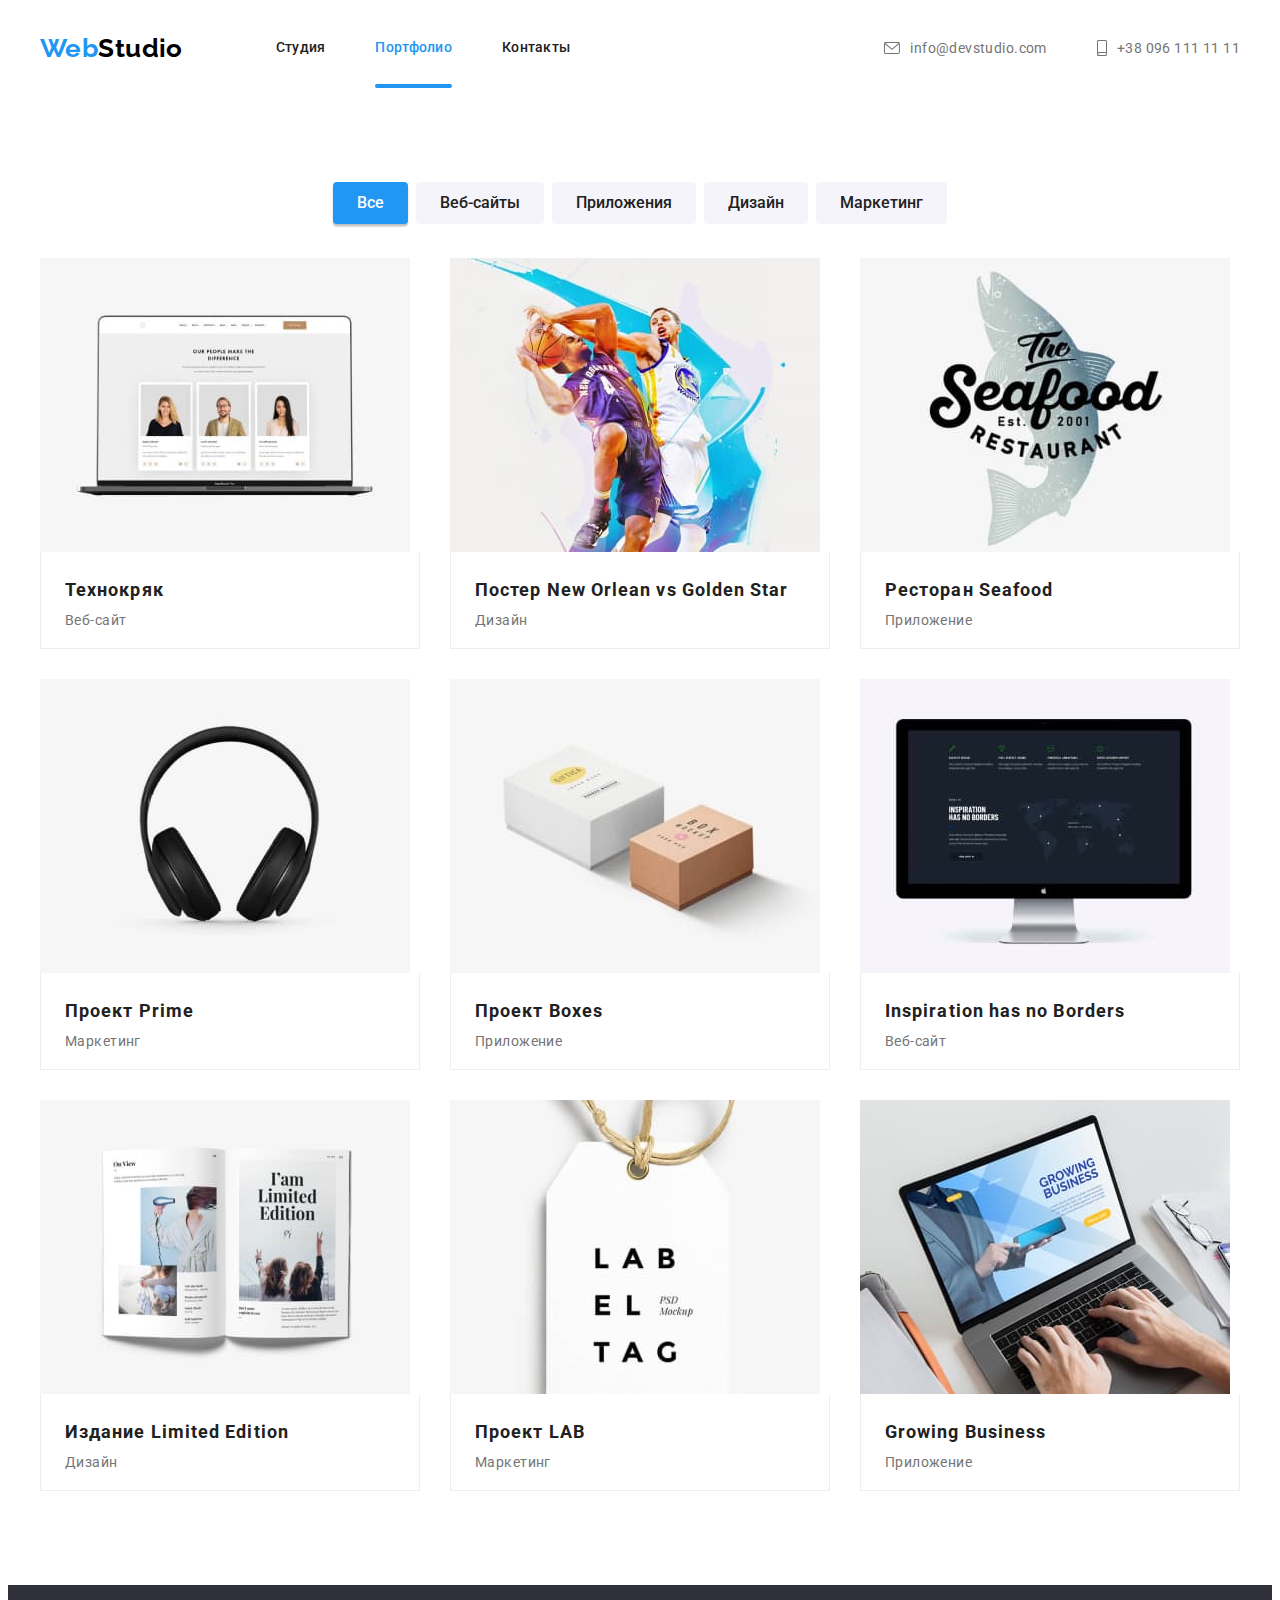
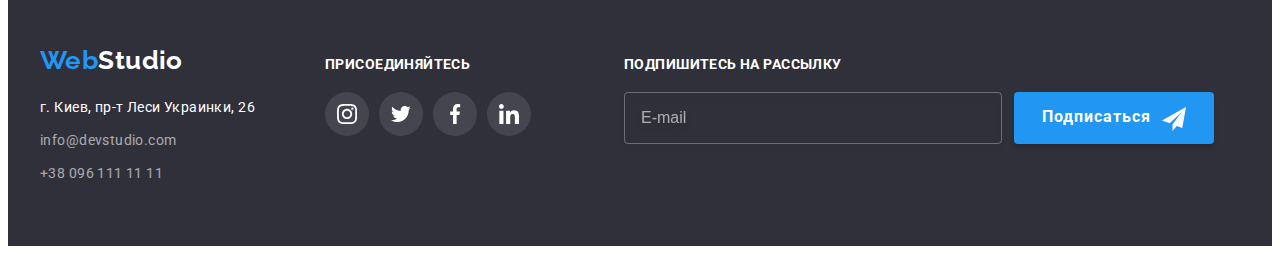
==== portfolio.html @ 2927a2b5 "copy 7" ====
<!DOCTYPE html>
<html lang="ru">
<head>
    <meta charset="UTF-8">
    <meta http-equiv="X-UA-Compatible" content="IE=edge">
    <meta name="viewport" content="width=device-width, initial-scale=1.0">
    <!-- <link rel="preconnect" href="https://fonts.googleapis.com">
    <link rel="preconnect" href="https://fonts.gstatic.com" crossorigin>
    <link href="https://fonts.googleapis.com/css2?family=Montserrat:wght@400;700&family=Raleway:wght@700&family=Roboto:wght@400;500;700;900&display=swap" rel="stylesheet"> -->
    <link rel="stylesheet" href="https://cdnjs.cloudflare.com/ajax/libs/modern-normalize/1.1.0/modern-normalize.min.css" integrity="sha512-wpPYUAdjBVSE4KJnH1VR1HeZfpl1ub8YT/NKx4PuQ5NmX2tKuGu6U/JRp5y+Y8XG2tV+wKQpNHVUX03MfMFn9Q==" crossorigin="anonymous" referrerpolicy="no-referrer" />
    <!-- <link rel="stylesheet" href="./css/styles.css"> -->
    <link rel="stylesheet" href="./css/main.min.css">
    <title>Portfolio</title>
</head>
<body>
    <header class="header">
        <div class="container header-container">
                <a href="" class="logo header-logo">Web<span class="header-logo-part">Studio</span></a>
            <nav class="header-navigation">
                <ul class="header-list list">
                    <li class="header-item"><a href="./index.html" class="header-link link">Студия</a></li>
                    <li class="header-item"><a href="./portfolio.html" class="header-link current link header-link-now">Портфолио</a></li>
                    <li class="header-item"><a href="" class="header-link link">Контакты</a></li>
                </ul>
            </nav>
            <div class="header-connect">
                <ul class="header-list list">
                    <li class="header-item"><a href="mailto:info@devstudio.com" class="header-link-cont link">
                        <svg class="heder-icon-mail" width="16" height="12" >
                            <use href="./images/symbol-defs.svg#icon-mail"></use>
                        </svg>info@devstudio.com</a></li>
                    <li class="header-item"><a href="tel:+380961111111" class="header-link-cont link">
                        <svg class="heder-icon-tel" width="10" height="16" >
                            <use href="./images/symbol-defs.svg#icon-tel"></use>
                        </svg>+38 096 111 11 11</a>
                    </li>
                </ul>
            </div>
        </div>
    </header> 
    <main>
        <section class="portfolio">
            <div class="container">
                <h1 class="visually-hidden">Портфолио</h1>
                    <ul class="filter-list list">
                        <li class="filter-item"> 
                            <button type="button" class="filter-btn current">Все</button>
                        </li> 
                        <li class="filter-item">
                            <button type="button" class="filter-btn">Веб-сайты</button>
                        </li> 
                        <li class="filter-item">
                         <button type="button" class="filter-btn">Приложения</button>
                        </li> 
                        <li class="filter-item">
                            <button type="button" class="filter-btn">Дизайн</button>
                        </li> 
                        <li class="filter-item">
                            <button type="button" class="filter-btn">Маркетинг</button>
                        </li> 
                    </ul>

                    <ul class="projects-list list">
                        <li class="projects-item"> 
                            <a href="" class="projects-link link">
                            <div class="projects-wrap">
                                <img src="./images/portfolio_img1.jpg" alt="веб-сайт технокряк" width="370" class="project-img">
                                <p class="overlay-text">Ресурс предлагает комплексные предложения с разным уровнем функционала и сервисов. Все это позволит посетителю получить исчерпывающие сведения о компании или частном лице.</p>
                            </div>  
                            <div class="project-container">
                            <h3 class="project-name">Технокряк</h3>
                            <p class="project-type">Веб-сайт</p>
                            </div>
                            </a>
                        </li>
                        <li class="projects-item">
                            <a href="" class="projects-link link">
                            <div class="projects-wrap">
                                <img src="./images/portfolio_img2.jpg" alt="дизайн постера" width="370" class="project-img">
                                <p class="overlay-text">Ресурс предлагает комплексные предложения с разным уровнем функционала и сервисов. Все это позволит посетителю получить исчерпывающие сведения о компании или частном лице.</p>
                            </div>
                            <div class="project-container">
                            <h3 class="project-name">Постер <span lang="en">New Orlean vs Golden Star</span></h3>
                            <p class="project-type">Дизайн</p>
                            </div>
                            </a>
                        </li>
                        <li class="projects-item">
                            <a href="" class="projects-link link">
                            <div class="projects-wrap">
                                <img src="./images/portfolio_img3.jpg" alt="приложение для ресторана" width="370" class="project-img">
                                <p class="overlay-text">Ресурс предлагает комплексные предложения с разным уровнем функционала и сервисов. Все это позволит посетителю получить исчерпывающие сведения о компании или частном лице.</p>
                            </div>
                            <div class="project-container">
                            <h3 class="project-name">Ресторан <span lang="en">Seafood</span> </h3>
                            <p class="project-type">Приложение</p>
                            </div>
                            </a>
                        </li>
                        <li class="projects-item">
                            <a href="" class="projects-link link">
                            <div class="projects-wrap">
                                <img src="./images/portfolio_img4.jpg" alt="маркетинг проекта прайм" width="370" class="project-img">
                                <p class="overlay-text">Ресурс предлагает комплексные предложения с разным уровнем функционала и сервисов. Все это позволит посетителю получить исчерпывающие сведения о компании или частном лице.</p>
                            </div>
                            <div class="project-container">
                            <h3 class="project-name">Проект <span lang="en">Prime</span></h3>
                            <p class="project-type">Маркетинг</p>
                            </div>
                            </a>
                        </li>
                        <li class="projects-item">
                            <a href="" class="projects-link link">
                            <div class="projects-wrap">
                                <img src="./images/portfolio_img5.jpg" alt="приложение для проекта" width="370" class="project-img">
                                <p class="overlay-text">Ресурс предлагает комплексные предложения с разным уровнем функционала и сервисов. Все это позволит посетителю получить исчерпывающие сведения о компании или частном лице.</p>
                            </div>
                            <div class="project-container">
                            <h3 class="project-name">Проект <span lang="en">Boxes</span></h3>
                            <p class="project-type">Приложение</p>
                            </div>
                            </a>
                        </li>
                        <li class="projects-item">
                            <a href="" class="projects-link link">
                            <div class="projects-wrap">
                                <img src="./images/portfolio_img6.jpg" alt="веб-сайт компании" width="370" class="project-img">
                                <p class="overlay-text">Ресурс предлагает комплексные предложения с разным уровнем функционала и сервисов. Все это позволит посетителю получить исчерпывающие сведения о компании или частном лице.</p>
                            </div>
                            <div class="project-container">
                            <h3 lang="en" class="project-name">Inspiration has no Borders</h3>
                            <p class="project-type">Веб-сайт</p>
                            </div>
                            </a>
                        </li>
                        <li class="projects-item">
                            <a href="" class="projects-link link">
                            <div class="projects-wrap">
                                <img src="./images/portfolio_img7.jpg" alt="дизайн журнала" width="370" class="project-img">
                                <p class="overlay-text">Ресурс предлагает комплексные предложения с разным уровнем функционала и сервисов. Все это позволит посетителю получить исчерпывающие сведения о компании или частном лице.</p>
                            </div>
                            <div class="project-container">
                            <h3 class="project-name">Издание <span lang="en">Limited Edition</span></h3>
                            <p class="project-type">Дизайн</p>
                            </div>
                            </a>
                        </li>
                        <li class="projects-item">
                            <a href="" class="projects-link link">
                            <div class="projects-wrap">
                                <img src="./images/portfolio_img8.jpg" alt="маркетинг проекта" width="370" class="project-img">
                                <p class="overlay-text">Ресурс предлагает комплексные предложения с разным уровнем функционала и сервисов. Все это позволит посетителю получить исчерпывающие сведения о компании или частном лице.</p>
                            </div>
                            <div class="project-container">
                            <h3 class="project-name">Проект <span lang="en">LAB</span></h3>
                            <p class="project-type">Маркетинг</p>
                            </div>
                            </a>
                        </li>
                        <li class="projects-item">
                            <a href="" class="projects-link link">
                            <div class="projects-wrap">
                                <img src="./images/portfolio_img9.jpg" alt="приложение для бизнеса" width="370" class="project-img">
                                <p class="overlay-text">Ресурс предлагает комплексные предложения с разным уровнем функционала и сервисов. Все это позволит посетителю получить исчерпывающие сведения о компании или частном лице.</p>
                            </div>
                            <div class="project-container">
                            <h3 lang="en" class="project-name">Growing Business</h3>
                            <p class="project-type">Приложение</p>
                            </div>
                            </a>
                        </li>
                    </ul>
            </div> 
        </section>

    </main>
    <footer class="footer">
        <div class="container footer-container">
                <div class="footer-first">
                    <a href="" class="logo footer-logo">Web<span class="footer-logo-part">Studio</span></a>
                    <address class="footer-addr footer-link link">
                        <p class="footer-addres">г. Киев, пр-т Леси Украинки, 26</p>
                        <ul class="footer-list list">
                            <li class="footer-item">
                                <a href="mailto:info@devstudio.com" class="footer-link link-footer link footer-mail">info@devstudio.com</a>
                            </li>
                            <li class="footer-item">
                                <a href="tel:+380961111111" class="footer-link link-footer link">+38 096 111 11 11</a>
                            </li>
                        </ul>
                    </address>
                </div>
            <div class="connect">
                <h3 class="connect-title">присоединяйтесь</h3>
                    <ul class="connect-soc-list list">
                        <li class="connect-soc-item">
                            <a href="" class="connect-soc-link">
                                <svg class="connect-item-icon" width="20" height="20" >
                                    <use href="./images/symbol-defs.svg#icon-instagram"></use>
                                </svg>
                            </a>
                        </li>
                        <li class="connect-soc-item">
                            <a href="" class="connect-soc-link">
                                <svg class="connect-item-icon" width="20" height="20" >
                                    <use href="./images/symbol-defs.svg#icon-twitter"></use>
                                </svg>
                            </a>
                        </li>
                        <li class="connect-soc-item">
                            <a href="" class="connect-soc-link">
                                <svg class="connect-item-icon" width="20" height="20" >
                                    <use href="./images/symbol-defs.svg#icon-facebook"></use>
                                </svg>
                            </a>
                        </li>
                        <li class="connect-soc-item">
                            <a href="" class="connect-soc-link">
                                <svg class="connect-item-icon" width="20" height="20" >
                                    <use href="./images/symbol-defs.svg#icon-linkedin"></use>
                                </svg>
                            </a>
                        </li>
                    </ul>
            </div>
            <div>
                <p class="submit-title">Подпишитесь на рассылку</p>
                <form>
                    <div class="submit-fild">
                        <input class="submit-input" type="email" name="mail" id="mail" placeholder="E-mail">
                            <button type="submit" class="submit-btn button">Подписаться
                            <svg class="submit-icon-send" width="24" height="24" >
                                <use href="./images/symbol-defs.svg#icon-icon-send"></use>
                            </svg>
                            </button>
                    </div>
                </form>
            </div>
        </div>
    </footer>
</body>
</html>
---- css/styles.css ----
/* :root {
    --sercondary-text-color: #757575;
    --main-text-color: #212121;
    --accent-color: #2196F3;
    --primary-white-color: #FFFFFF;
    --duration-time: 250ms;
    --timing-function: cubic-bezier(0.4, 0, 0.2, 1);
} */

/* body {
    font-size: 14px;
    font-family: "Roboto", sans-serif;
    letter-spacing: 0.03em;
    color: var(--main-text-color);
    background-color: var(--primary-white-color);
} */

/* p, 
h1, 
h2,
h3, 
h4, 
h5, 
h6 {
    margin: 0;
}

ul, 
ol {
    margin: 0;
    padding: 0;
}

img {
     display: block;
     max-width: 100%;
     height: auto;
} */

/* .container {
    width: 1200px;
    padding-left: 15px;
    padding-right: 15px;
    margin: 0 auto;
} */

/* .visually-hidden {
	position: absolute;
	overflow: hidden;
	clip: rect(0 0 0 0);
	height: 1px;
	width: 1px;
	margin: -1px;
	padding: 0;
	border: 0;
} */

/* .logo{
    display: inline-block;
    font-family: "Raleway", sans-serif;
    text-decoration: none;
    color: var(--accent-color);
    font-weight: 700;
    font-size: 26px;
    line-height: 1.19;
} */

/* .list {
    list-style: none;
    padding: 0;
    margin: 0;
}

.link {
    display: block;
    text-decoration: none;
} */

/* .title {
    font-size: 36px;
    line-height: 1.16;
    text-align: center;
 } */

 /* .img {
     display: block;
     max-width: 100%;
     height: auto;
 } */
 

/* ------------------------------------HEADER--------------------------------- */

/* .header {
    border-bottom: 1px;
    border-bottom-color: #ECECEC;
}

.header-logo{
    margin-right: 93px;
}

.header .container{
    display: flex;
    align-items: center;
}

.header-connect{
    margin-left: auto;
}

.header-logo-part{
    color: #000000;
}

.header-list{
    display: flex;
    align-items: center;
}

.header-item:not(:last-child) {
    position: relative;
    margin-right: 50px;
}

.header-link {
    
    padding-top: 32px;
    padding-bottom: 32px;
    font-weight: 500;
    line-height: 1.14;
    letter-spacing: 0.02em;
    color: inherit;
}

.header-link-cont{
    padding-top: 32px;
    padding-bottom: 32px;
    color: var(--sercondary-text-color);
    display: flex;
    align-items: center;
}

.header-link, 
.header-link-cont, 
.header-link, 
.header-link-cont,  
.logo, 
.link-footer, 
.link-footer {
    transition-property: color ;
    transition-duration: var(--duration-time);
    transition-timing-function: var(--timing-function);
}

.header-link:hover, 
.header-link-cont:hover, 
.header-link:focus, 
.header-link-cont:focus, 
.current, 
.logo:focus, 
.link-footer:focus, 
.link-footer:hover {
    color: var(--accent-color);
}

.heder-icon-tel,
.heder-icon-mail {
    fill: currentColor;
    margin-right: 10px;
}

.header-link-now::after {
    content: "";
    position: absolute;
    left: 0;
    bottom: 0;
    display: block;
    width: 100%;
    height: 4px;
    border-radius: 2px;
    background-color: var(--accent-color) ;
} */
    

/* ------------------------------------HERO------------------------- */

/* .hero {
    padding-top: 200px;
    padding-bottom: 200px;

    text-align: center;
    background-color: #2F303A;
}

.hero__tittle { 
    margin-top: 0;
    margin-left: auto;
    margin-right: auto;
    margin-bottom: 30px; 
    max-width: 696px;
    text-align: center;

    font-weight: 900;
    font-size: 44px;
    line-height: 1.36;
    letter-spacing: 0.06em;
    text-transform: uppercase;
    color: var(--primary-white-color);  
}

.button {
    font-weight: 700;
    font-size: 16px;
    line-height: 1.87;
    display: flex;
    letter-spacing: 0.06em;
    color: var(--primary-white-color);
    font-family: inherit;
    background-color: var(--accent-color);
    cursor: pointer;
}

.hero__btn{
    display: inline-block;
    min-width: 200px;
    padding-top: 10px;
    padding-bottom: 10px;
    border-radius: 4px;
    border: none;
    box-shadow: 0px 4px 4px rgba(0, 0, 0, 0.15);
}

.modal-close-btn{
    display: flex;
    align-items: center;
    justify-content: center;
}

.overlay{
    min-width: 1600px;
    height: 600px;
    margin-left: auto;
    margin-right: auto;
    background-image:linear-gradient(
        rgba(47, 48, 58, 0.4),
        rgba(47, 48, 58, 0.4)
    ), url(../images/hero_img.jpg);
    background-repeat: no-repeat;
    background-position: center;
    background-size: cover;

} */
/* --------------------------------------ADVANTAGE-------------------------- */

/* .advantage {
    padding-top: 94px;
    padding-bottom: 94px;
}

.preference-list {
    display: flex;
}

.preference-list__item {
    width: 270px;
}

.preference-list__item::before {
    
    display: block;
    content: "" ;
    height: 120px;
    background-repeat: no-repeat;
    background-position: center;
    background-color: #F5F4FA;
    border-radius: 4px;
    margin-bottom: 30px;
}

.icon-antena::before {
    background-image: url("../images/antenna\ 1.svg");
}

.icon-clock::before {
    background-image: url('../images/clock\ 1.svg');
}

.icon-diagram::before {
    background-image: url('../images/diagram\ 1.svg');
}

.icon-astronaut::before {
    background-image: url('../images/astronaut\ 1.svg');
}
.preference-list__item:not(:last-child) {
    margin-right: 30px;
}

.preference-list__heading {
    margin-bottom: 10px;

    font-size: 14px;
    line-height: 1.14;
    text-transform: uppercase;
    color: var(--main-text-color);
}

.preference-list__desc {
    line-height: 1.71;
    color: var(--sercondary-text-color);
} */

/* --------------------------------------ABOUT------------------------ */

/* .about{
    padding-top: 0;
    padding-bottom: 94px;
}

.about__title{
    margin-bottom: 50px;
}

.about__list{
    display: flex;
    align-items: center;
}

.about__item:not(:last-child) {
    margin-right: 30px;
}

.about__wrap {
    position: relative;
}


.about__descr {
    position: absolute;

    display: block;

    bottom: 0;
    border: 1px solid rgba(0, 0, 0, 1);
    width: 100%;
    
   color: rgba(255, 255, 255, 1);
   background-color: rgba(47, 48, 58, 0.8);
    
    padding: 27px 81px;
    font-size: 14px;
    line-height: 1.14;
    
    text-transform: uppercase;
    text-align: center;
} */

/* -------------------------------------TEAM------------------------------ */
/* .team {
    padding-top: 94px;
    padding-bottom: 94px;
    background-color: #F5F4FA;
}

.team-title{
    margin-bottom: 50px;
}

.team-list{
    display: flex;
    align-items: center;
}

.team-item:not(:last-child) {
    margin-right: 30px;
}
.team-item {
    box-shadow: 0px 1px 3px rgba(0, 0, 0, 0.12), 0px 1px 1px rgba(0, 0, 0, 0.14), 0px 2px 1px rgba(0, 0, 0, 0.2);
}

.team-image {
    margin-bottom: 30px;
}

.team-container{
    padding: 0px 32px 30px 32px;
    box-shadow: 0px 1px 3px rgba(0, 0, 0, 0.12), 0px 1px 1px rgba(0, 0, 0, 0.14), 0px 2px 1px rgba(0, 0, 0, 0.2);
    border-radius: 0px 0px 4px 4px;
}

.team-member {
    margin-bottom: 10px;
    font-weight: 500;
    font-size: 16px;
    line-height: 1.19;
    text-align: center;
}

.team-profession {
    font-size: 16px;
    line-height: 1.19;
    text-align: center;
    color: var(--sercondary-text-color);
    margin-bottom: 16px;
}

.team-soc-list {
    display: flex;
    justify-content: center; 
}

.team-soc-item +.team-soc-item{
    margin-left: 10px;
}

.team-soc-link {
    width: 44px;
    height: 44px;
    display: flex;
    justify-content: center;
    align-items: center;

    transition-property: background-color, border-radius;
    transition-duration: var(--duration-time);
    transition-timing-function: var(--timing-function);
}

.team-item-icon {
    fill: rgba(175, 177, 184, 1);

    transition-property: fill;
    transition-duration: var(--duration-time);
    transition-timing-function: var(--timing-function);
}

.team-soc-link:hover,
.team-soc-link:focus {
    background-color: var(--accent-color);
    border-radius: 50%;
}


.team-soc-link:hover .team-item-icon,
.team-soc-link:focus .team-item-icon {
    fill: var(--primary-white-color);
} */

/* --------------------------------------CLIENT---------------------------- */

/* .client {
    padding-top: 94px;
    padding-bottom: 94px;
}

.client-title{
    margin-bottom: 50px;
}

.client-list {
    display: flex;
    justify-content: center;
}

.client-item:not(:last-child) {
    margin-right: 30px;
}

.client-link {
    width: 170px;
    height: 92px;
    display: flex;
    justify-content: center;
    align-items: center;
    border: 1px solid rgba(175, 177, 184, 1);

    transition-property: border;
    transition-duration: var(--duration-time);
    transition-timing-function: var(--timing-function);
}

.client-item-icon {
    fill: rgba(175, 177, 184, 1);

    transition-property: fill;
    transition-duration: var(--duration-time);
    transition-timing-function: var(--timing-function);
}

.client-link:hover,
.client-link:focus {
    border: 1px solid var(--accent-color);
}


.client-link:hover .client-item-icon,
.client-link:focus .client-item-icon {
    fill: var(--accent-color);
} */

/* --------------------------------------FOOTER----------------------------- */
/* .footer {
    padding-top: 60px;
    padding-bottom: 60px;
    background-color: #2F303A;
     
}

.footer-conainetr {
    display: flex;
    align-items: baseline;
}

.footer-first {
    margin-right: 70px;
}

.footer-logo{
    margin-bottom: 20px;
}

.footer-logo-part{
    display: inline-block;
    color: var(--primary-white-color);
}

.footer-link{
    font-weight: 400;
    line-height: 1.71;
}

.footer-addres {
    margin-bottom: 9px;
}

.footer-addr {
    font-style: normal;
    color: var(--primary-white-color);
}

.footer-item:not(:last-child) {
    margin-bottom: 9px;
}

.link-footer {
    color: rgba(255, 255, 255, 0.6);
} */

/* ---------------------------------FOOTER CONNECT-------------------------- */
/* .connect{
    margin-right: 93px;
}

.connect-title {
    font-size: 14px;
    color: var(--primary-white-color);
    text-transform: uppercase;
    margin-bottom: 20px;
}

.connect-soc-list {
    display: flex;
}

.connect-soc-link {
    width: 44px;
    height: 44px;
    display: flex;
    justify-content: center;
    align-items: center;
    background-color: rgba(255, 255, 255, 0.1);
    border-radius: 50%;

    transition-property: background-color, border-radius ;
    transition-duration: var(--duration-time);
    transition-timing-function: var(--timing-function);
}

.connect-item-icon {
    fill: var(--primary-white-color);

    transition-property: fill;
    transition-duration: var(--duration-time);
    transition-timing-function: var(--timing-function);
}

.connect-soc-item +.connect-soc-item {
    margin-left: 10px;
}

.connect-soc-link:hover,
.connect-soc-link:focus {
    background-color: var(--accent-color);
    border-radius: 50%;
}


.connect-soc-link:hover .connect-item-icon,
.connect-soc-link:focus .connect-item-icon {
    fill: var(--primary-white-color);
} */

/* ----------------footer-submit-------------------------- */

/* .submit-title{
    font-weight: 700;
    text-transform: uppercase;
    color: var(--primary-white-color);
    margin-bottom: 20px;
}

.submit-fild{
    display: flex;
}

.submit-input{
    width: 358px;
    border: 1px solid rgba(255, 255, 255, 0.3);
    filter: drop-shadow(0px 4px 4px rgba(0, 0, 0, 0.15));
    border-radius: 4px;
    background-color: inherit;
    font-size: 16px;
    line-height: 1.25;
    padding-top: 15px;
    padding-bottom: 15px;
    padding-left: 16px;
    margin-right: 12px;
    color: var(--primary-white-color);
}

.submit-input::placeholder{
    color: rgba(255, 255, 255, 0.6);
}

.submit-btn{
    position: relative;
    
    
    min-width: 200px;
    padding: 10px 28px;
    border-radius: 4px;
    border: none;
    box-shadow: 0px 4px 4px rgba(0, 0, 0, 0.15);
    
}

.submit-icon-send{
    position: absolute;
    
    
    right: 28px;
    
    bottom: 13px;
    
    fill: var(--primary-white-color);
} */


/* -----------------------------------FILTER PORTFOLIO-------------------- */
/* .portfolio{
    padding-top: 94px;
    padding-bottom: 94px;
}
.filter-list {
    display: flex;
    margin-bottom: 34px;
    justify-content: center;
}

.filter-item:not(:last-child){
    margin-right: 8px;
    
}

.filter-btn {
    padding: 6px 22px;
    border-radius: 4px;
    border-color: transparent;
    font-weight: 500;
    font-size: 16px;
    line-height: 1.62;
    text-align: center;
    background: #F5F4FA;
    color: var(--main-text-color);
    font-family: inherit;
    cursor: pointer;

    transition-property: color, background-color, box-shadow ;
    transition-duration: var(--duration-time);
    transition-timing-function: var(--timing-function);
}

.filter-btn.current {
    color: var(--primary-white-color);
    background-color: var(--accent-color);
    box-shadow: 0px 3px 1px rgba(0, 0, 0, 0.1), 0px 1px 2px rgba(0, 0, 0, 0.08), 0px 2px 2px rgba(0, 0, 0, 0.12);
}

.filter-btn:hover,
.filter-btn:focus {
    color: var(--primary-white-color);
    background-color: var(--accent-color);
    box-shadow: 0px 4px 4px rgba(0, 0, 0, 0.25), 0px 3px 1px rgba(0, 0, 0, 0.1), 0px 1px 2px rgba(0, 0, 0, 0.08), 0px 2px 2px rgba(0, 0, 0, 0.12);
} */


/* -----------------------------------PROJECTS PORTFOLIO------------------ */
/* .projects-list {
    display: flex;
    flex-wrap: wrap;
    margin-left: -30px;
    margin-bottom: -30px;
}

.projects-item {
    width: calc((100% - 90px) / 3);
    margin-left: 30px;
    margin-bottom: 30px;
    
    transition-property: box-shadow;
    transition-duration: var(--duration-time);
    transition-timing-function: var(--timing-function);
}

.projects-item:hover,
.projects-item:focus {
    box-shadow: 0px 1px 1px rgba(0, 0, 0, 0.12), 0px 4px 4px rgba(0, 0, 0, 0.06), 1px 4px 6px rgba(0, 0, 0, 0.16);
}

.projects-item:hover .overlay-text {
    transform: translateY(0%);

}

.projects-wrap{
    position: relative;
    overflow: hidden;
}

.overlay-text{
    position: absolute;
    top: 0;
    color: rgba(255, 255, 255, 1);
    background-color: rgba(33, 150, 243, 0.9);
    font-size: 18px;
    line-height: 1.55;
    padding: 63px 24px;
    transform: translateY(101%);
    transition-property: transform;
    transition-duration: var(--duration-time);
    transition-timing-function: var(--timing-function);
    overflow: auto;

}

.project-container{
    padding: 20px 24px;
    border: 1px solid #EEEEEE;
    border-top: none;
}

.project-name {
    margin-bottom: 4px;
    font-size: 18px;
    line-height: 2;
    letter-spacing: 0.06em;
    color: var(--main-text-color);
}

.project-type {
    color: var(--sercondary-text-color);
} */
/* --------------------------------MODAL---------------------------- */

/* .backdrop {
    position: fixed;
    top: 0;
    width: 100%;
    height: 100%;
    background-color: rgba(0, 0, 0, 0.2);
    transition: opacity 300ms, visibility 300ms;
}

.backdrop.is-hidden .modal {
    transform: scale(0.5);
}

.modal{
    position: absolute;
    padding: 40px;
    width: 528px;
    min-height: 581px;
    background-color: rgba(255, 255, 255, 1);
    border-radius: 4px;
    top: 50%;
    left: 50%;
    transform: translate(-50%, -50%) scale(1);
}

.modal-close-btn{
    position: absolute;
    top: 8px;
    right: 8px;
    width: 30px;
    height: 30px;
    border-radius: 50%;
    border: 1px solid rgba(0, 0, 0, 0.1);
    background-color: var(--primary-white-color);
    transition-property: fill var(--duration-time);
    transition-timing-function: var(--timing-function);
}

.modal-close-btn:hover,
.modal-close-btn:focus {
    fill: var(--accent-color);
}

.is-hidden{
    opacity: 0;
    pointer-events: none;
    visibility: hidden;
}

.modal-title{
    font-weight: 700;
    font-size: 20px;
    line-height: 1.15;
    text-align: center;
    margin-bottom: 12px;
}

.modal-field{
    margin-bottom: 30px;
}

.modal-label{
    font-weight: 400;
    font-size: 12px;
    line-height: 1.16;
    letter-spacing: 0.01em;
    color: var(--sercondary-text-color);
    display: block;
    margin-bottom: 4px;
}

.modal-input{
    width: 100%;
    height: 40px;
    padding: 0;
    padding-left: 42px;
    border: 1px solid rgba(33, 33, 33, 0.2);
    border-radius: 4px;
    
    outline: none;
    transition-property: border-color var(--duration-time);
    transition-timing-function: var(--timing-function);
}

.modal-input:focus,
.modal-comment:focus {
    border-color: var(--accent-color);
    cursor: pointer;
}

.modal-input:focus + .input-icon {
    fill: var(--accent-color);
}
.modal-input-wrap {
    position: relative;
}

.input-icon{
    position: absolute;
    left: 12px;
    top: 50%;
    transform: translateY(-50%);
    transition-property: fill var(--duration-time);
    transition-timing-function: var(--timing-function);
}

.modal-comment{
    width: 100%;
    height: 120px;
    padding: 12px 16px;
    border: 1px solid rgba(33, 33, 33, 0.2);
    border-radius: 4px;
    resize: none;
    outline: none;
}

.modal-comment::placeholder {
    color: rgba(117, 117, 117, 0.5);
}

.sent-btn{
    display: block;
    margin-right: auto;
    margin-left: auto;
}

.sent-btn:hover,
.sent-btn:focus {
    background-color: rgba(24, 140, 232, 1);
}

.check-text{
    color: var(--sercondary-text-color);
    line-height: 1.7;
    display: flex;
    align-items: center;
    justify-content: center;
    margin-bottom: 30px;
}

.check-text span{
    width: 16px;
    height: 15px;
    border: 2px solid #212121;
    border-radius: 3px;
    margin-right: 7px;
    display: flex;
    align-items: center;
    justify-content: center;

    transition-property: border-color;
    transition-duration: var(--duration-time);
    transition-timing-function: var(--timing-function);
}

.check-icon{
    fill: transparent;
}

.input-check:checked + .check-text span{
    background-color: var(--accent-color);
    border: none;
}

.input-check:focus + .check-text span{
    border-color: var(--accent-color);
}

.input-check:checked + .check-text .check-icon{
    fill: var(--primary-white-color);
}
.check-conditions{
    text-decoration: none;
    text-decoration-line: underline;
    color: var(--accent-color);

} */
---- css/main.min.css ----
@import"https://fonts.googleapis.com/css2?family=Raleway:wght@700&family=Roboto:wght@400;500;700;900&display=swap";:root{--sercondary-text-color: #757575;--main-text-color: #212121;--accent-color: #2196F3;--primary-white-color: #FFFFFF;--duration-time: 250ms;--timing-function: cubic-bezier(0.4, 0, 0.2, 1)}.visually-hidden{position:absolute;overflow:hidden;clip:rect(0 0 0 0);height:1px;width:1px;margin:-1px;padding:0;border:0}.team-list,.about-list,.header-list,.header .container,.check-text span,.check-text,.modal-close-btn{display:-webkit-box;display:-ms-flexbox;display:flex;-webkit-box-align:center;-ms-flex-align:center;align-items:center}p,h1,h2,h3,h4,h5,h6{margin:0}ul,ol{margin:0;padding:0}img{display:block;max-width:100%;height:auto}body{font-size:14px;font-family:"Roboto",sans-serif;letter-spacing:.03em;color:var(--main-text-color);background-color:var(--primary-white-color)}.list{list-style:none;padding:0;margin:0}.link{display:block;text-decoration:none}.img{display:block;max-width:100%;height:auto}.container{width:1200px;padding-left:15px;padding-right:15px;margin:0 auto}.section-title{font-size:36px;line-height:1.16;text-align:center}.logo{display:inline-block;font-family:"Raleway",sans-serif;text-decoration:none;color:var(--accent-color);font-weight:700;font-size:26px;line-height:1.19}.button{font-weight:700;font-size:16px;line-height:1.87;display:-webkit-box;display:-ms-flexbox;display:flex;letter-spacing:.06em;color:var(--primary-white-color);font-family:inherit;background-color:var(--accent-color);cursor:pointer}.backdrop{position:fixed;top:0;width:100%;height:100%;background-color:rgba(0,0,0,.2);-webkit-transition:opacity 300ms,visibility 300ms;transition:opacity 300ms,visibility 300ms}.modal{position:absolute;padding:40px;width:528px;min-height:581px;background-color:#fff;border-radius:4px;top:50%;left:50%;-webkit-transform:translate(-50%, -50%) scale(1);transform:translate(-50%, -50%) scale(1)}.backdrop.is-hidden .modal{-webkit-transform:scale(0.5);transform:scale(0.5)}.modal-close-btn{-webkit-box-pack:center;-ms-flex-pack:center;justify-content:center;position:absolute;top:8px;right:8px;width:30px;height:30px;border-radius:50%;border:1px solid rgba(0,0,0,.1);background-color:var(--primary-white-color);-webkit-transition-property:fill var(--duration-time);transition-property:fill var(--duration-time);-webkit-transition-timing-function:var(--timing-function);transition-timing-function:var(--timing-function)}.modal-close-btn:hover,.modal-close-btn:focus{fill:var(--accent-color)}.is-hidden{opacity:0;pointer-events:none;visibility:hidden}.modal-title{font-weight:700;font-size:20px;line-height:1.15;text-align:center;margin-bottom:12px}.modal-field{margin-bottom:30px}.modal-label{font-weight:400;font-size:12px;line-height:1.16;letter-spacing:.01em;color:var(--sercondary-text-color);display:block;margin-bottom:4px}.modal-input{width:100%;height:40px;padding:0;padding-left:42px;border:1px solid rgba(33,33,33,.2);border-radius:4px;outline:none;-webkit-transition-property:border-color var(--duration-time);transition-property:border-color var(--duration-time);-webkit-transition-timing-function:var(--timing-function);transition-timing-function:var(--timing-function)}.modal-input:focus{border-color:var(--accent-color);cursor:pointer}.modal-input-wrap{position:relative}.input-icon{position:absolute;left:12px;top:50%;-webkit-transform:translateY(-50%);transform:translateY(-50%);-webkit-transition-property:fill var(--duration-time);transition-property:fill var(--duration-time);-webkit-transition-timing-function:var(--timing-function);transition-timing-function:var(--timing-function)}.modal-input:focus+.input-icon{fill:var(--accent-color)}.modal-comment{width:100%;height:120px;padding:12px 16px;border:1px solid rgba(33,33,33,.2);border-radius:4px;resize:none;outline:none}.modal-comment::-webkit-input-placeholder{color:rgba(117,117,117,.5)}.modal-comment::-moz-placeholder{color:rgba(117,117,117,.5)}.modal-comment:-ms-input-placeholder{color:rgba(117,117,117,.5)}.modal-comment::-ms-input-placeholder{color:rgba(117,117,117,.5)}.modal-comment::placeholder{color:rgba(117,117,117,.5)}.modal-comment:focus{border-color:var(--accent-color);cursor:pointer}.sent-btn{display:block;margin-right:auto;margin-left:auto;min-width:200px;padding-top:10px;padding-bottom:10px;border-radius:4px;border:none;-webkit-box-shadow:0px 4px 4px rgba(0,0,0,.15);box-shadow:0px 4px 4px rgba(0,0,0,.15)}.sent-btn:hover,.sent-btn:focus{background-color:#188ce8}.check-text{color:var(--sercondary-text-color);line-height:1.7;-webkit-box-pack:center;-ms-flex-pack:center;justify-content:center;margin-bottom:30px}.check-text span{width:16px;height:15px;border:2px solid #212121;border-radius:3px;margin-right:7px;-webkit-box-pack:center;-ms-flex-pack:center;justify-content:center;-webkit-transition-property:border-color;transition-property:border-color;-webkit-transition-duration:var(--duration-time);transition-duration:var(--duration-time);-webkit-transition-timing-function:var(--timing-function);transition-timing-function:var(--timing-function)}.input-check:checked+.check-text span{background-color:var(--accent-color);border:none}.input-check:focus+.check-text span{border-color:var(--accent-color)}.check-icon{fill:rgba(0,0,0,0)}.input-check:checked+.check-text .check-icon{fill:var(--primary-white-color)}.check-conditions{text-decoration:none;-webkit-text-decoration-line:underline;text-decoration-line:underline;color:var(--accent-color)}.header{border-bottom:1px;border-bottom-color:#ececec}.header-logo{margin-right:93px}.header-connect{margin-left:auto}.header-logo-part{color:#000}.header-item:not(:last-child){position:relative;margin-right:50px}.header-link{padding-top:32px;padding-bottom:32px;font-weight:500;line-height:1.14;letter-spacing:.02em;color:inherit}.header-link-cont{padding-top:32px;padding-bottom:32px;color:var(--sercondary-text-color);display:-webkit-box;display:-ms-flexbox;display:flex;-webkit-box-align:center;-ms-flex-align:center;align-items:center}.header-link,.header-link-cont,.header-link,.header-link-cont,.logo,.link-footer,.link-footer{-webkit-transition-property:color;transition-property:color;-webkit-transition-duration:var(--duration-time);transition-duration:var(--duration-time);-webkit-transition-timing-function:var(--timing-function);transition-timing-function:var(--timing-function)}.header-link:hover,.header-link-cont:hover,.header-link:focus,.header-link-cont:focus,.current,.logo:focus,.link-footer:focus,.link-footer:hover{color:var(--accent-color)}.heder-icon-tel,.heder-icon-mail{fill:currentColor;margin-right:10px}.header-link-now::after{content:"";position:absolute;left:0;bottom:0;display:block;width:100%;height:4px;border-radius:2px;background-color:var(--accent-color)}.hero{padding-top:200px;padding-bottom:200px;text-align:center;background-color:#2f303a}.hero-tittle{margin-top:0;margin-left:auto;margin-right:auto;margin-bottom:30px;max-width:696px;text-align:center;font-weight:900;font-size:44px;line-height:1.36;letter-spacing:.06em;text-transform:uppercase;color:var(--primary-white-color)}.hero-btn{display:inline-block;min-width:200px;padding-top:10px;padding-bottom:10px;border-radius:4px;border:none;-webkit-box-shadow:0px 4px 4px rgba(0,0,0,.15);box-shadow:0px 4px 4px rgba(0,0,0,.15)}.overlay{min-width:1600px;height:600px;margin-left:auto;margin-right:auto;background-image:-webkit-gradient(linear, left top, left bottom, from(rgba(47, 48, 58, 0.4)), to(rgba(47, 48, 58, 0.4))),url(../images/hero_img.jpg);background-image:linear-gradient(rgba(47, 48, 58, 0.4), rgba(47, 48, 58, 0.4)),url(../images/hero_img.jpg);background-repeat:no-repeat;background-position:center;background-size:cover}.advantage{padding-top:94px;padding-bottom:94px}.preference-list{display:-webkit-box;display:-ms-flexbox;display:flex}.preference-item{width:270px}.preference-item::before{content:"";display:block;height:120px;background-repeat:no-repeat;background-position:center;background-color:#f5f4fa;border-radius:4px;margin-bottom:30px}.preference-item:not(:last-child){margin-right:30px}.icon-antena::before{background-image:url("../images/antenna 1.svg")}.icon-clock::before{background-image:url("../images/clock 1.svg")}.icon-diagram::before{background-image:url("../images/diagram 1.svg")}.icon-astronaut::before{background-image:url("../images/astronaut 1.svg")}.preference-heading{margin-bottom:10px;font-size:14px;line-height:1.14;text-transform:uppercase;color:var(--main-text-color)}.preference-desc{line-height:1.71;color:var(--sercondary-text-color)}.about{padding-top:0;padding-bottom:94px}.about-title{margin-bottom:50px}.about-item:not(:last-child):not(:last-child){margin-right:30px}.about-wrap{position:relative}.about-descr{position:absolute;display:block;bottom:0;border:1px solid #000;width:100%;color:#fff;background-color:rgba(47,48,58,.8);padding:27px 81px;font-size:14px;line-height:1.14;text-transform:uppercase;text-align:center}.team{padding-top:94px;padding-bottom:94px;background-color:#f5f4fa}.team-title{margin-bottom:50px}.team-item{-webkit-box-shadow:0px 1px 3px rgba(0,0,0,.12),0px 1px 1px rgba(0,0,0,.14),0px 2px 1px rgba(0,0,0,.2);box-shadow:0px 1px 3px rgba(0,0,0,.12),0px 1px 1px rgba(0,0,0,.14),0px 2px 1px rgba(0,0,0,.2)}.team-item:not(:last-child){margin-right:30px}.team-image{margin-bottom:30px}.team-container{padding:0px 32px 30px 32px;-webkit-box-shadow:0px 1px 3px rgba(0,0,0,.12),0px 1px 1px rgba(0,0,0,.14),0px 2px 1px rgba(0,0,0,.2);box-shadow:0px 1px 3px rgba(0,0,0,.12),0px 1px 1px rgba(0,0,0,.14),0px 2px 1px rgba(0,0,0,.2);border-radius:0px 0px 4px 4px}.team-member{margin-bottom:10px;font-weight:500;font-size:16px;line-height:1.19;text-align:center}.team-profession{font-size:16px;line-height:1.19;text-align:center;color:var(--sercondary-text-color);margin-bottom:16px}.team-soc-list{display:-webkit-box;display:-ms-flexbox;display:flex;-webkit-box-pack:center;-ms-flex-pack:center;justify-content:center}.team-soc-item+.team-soc-item{margin-left:10px}.team-soc-link{width:44px;height:44px;display:-webkit-box;display:-ms-flexbox;display:flex;-webkit-box-pack:center;-ms-flex-pack:center;justify-content:center;-webkit-box-align:center;-ms-flex-align:center;align-items:center;-webkit-transition-property:background-color,border-radius;transition-property:background-color,border-radius;-webkit-transition-duration:var(--duration-time);transition-duration:var(--duration-time);-webkit-transition-timing-function:var(--timing-function);transition-timing-function:var(--timing-function)}.team-soc-link:hover,.team-soc-link:focus{background-color:var(--accent-color);border-radius:50%}.team-item-icon{fill:#afb1b8;-webkit-transition-property:fill;transition-property:fill;-webkit-transition-duration:var(--duration-time);transition-duration:var(--duration-time);-webkit-transition-timing-function:var(--timing-function);transition-timing-function:var(--timing-function)}.team-soc-link:hover .team-item-icon,.team-soc-link:focus .team-item-icon{fill:var(--primary-white-color)}.client{padding-top:94px;padding-bottom:94px}.client-title{margin-bottom:50px}.client-list{display:-webkit-box;display:-ms-flexbox;display:flex;-webkit-box-pack:center;-ms-flex-pack:center;justify-content:center}.client-item:not(:last-child){margin-right:30px}.client-link{width:170px;height:92px;display:-webkit-box;display:-ms-flexbox;display:flex;-webkit-box-pack:center;-ms-flex-pack:center;justify-content:center;-webkit-box-align:center;-ms-flex-align:center;align-items:center;border:1px solid #afb1b8;-webkit-transition-property:border;transition-property:border;-webkit-transition-duration:var(--duration-time);transition-duration:var(--duration-time);-webkit-transition-timing-function:var(--timing-function);transition-timing-function:var(--timing-function)}.client-link:hover,.client-link:focus{border:1px solid var(--accent-color)}.client-item-icon{fill:#afb1b8;-webkit-transition-property:fill;transition-property:fill;-webkit-transition-duration:var(--duration-time);transition-duration:var(--duration-time);-webkit-transition-timing-function:var(--timing-function);transition-timing-function:var(--timing-function)}.client-link:hover .client-item-icon,.client-link:focus .client-item-icon{fill:var(--accent-color)}.footer{padding-top:60px;padding-bottom:60px;background-color:#2f303a}.footer-container{display:-webkit-box;display:-ms-flexbox;display:flex;-webkit-box-align:baseline;-ms-flex-align:baseline;align-items:baseline}.footer-first{margin-right:70px}.footer-logo{margin-bottom:20px}.footer-logo-part{display:inline-block;color:var(--primary-white-color)}.footer-link{font-weight:400;line-height:1.71}.footer-addres{margin-bottom:9px}.footer-addr{font-style:normal;color:var(--primary-white-color)}.footer-item:not(:last-child){margin-bottom:9px}.link-footer{color:rgba(255,255,255,.6)}.connect{margin-right:93px}.connect-title{font-size:14px;color:var(--primary-white-color);text-transform:uppercase;margin-bottom:20px}.connect-soc-list{display:-webkit-box;display:-ms-flexbox;display:flex}.connect-soc-link{width:44px;height:44px;display:-webkit-box;display:-ms-flexbox;display:flex;-webkit-box-pack:center;-ms-flex-pack:center;justify-content:center;-webkit-box-align:center;-ms-flex-align:center;align-items:center;background-color:rgba(255,255,255,.1);border-radius:50%;-webkit-transition-property:background-color,border-radius;transition-property:background-color,border-radius;-webkit-transition-duration:var(--duration-time);transition-duration:var(--duration-time);-webkit-transition-timing-function:var(--timing-function);transition-timing-function:var(--timing-function)}.connect-soc-link:hover,.connect-soc-link:focus{background-color:var(--accent-color);border-radius:50%}.connect-item-icon{fill:var(--primary-white-color);-webkit-transition-property:fill;transition-property:fill;-webkit-transition-duration:var(--duration-time);transition-duration:var(--duration-time);-webkit-transition-timing-function:var(--timing-function);transition-timing-function:var(--timing-function)}.connect-soc-link:hover .connect-item-icon,.connect-soc-link:focus .connect-item-icon{fill:var(--primary-white-color)}.connect-soc-item+.connect-soc-item{margin-left:10px}.submit-title{font-weight:700;text-transform:uppercase;color:var(--primary-white-color);margin-bottom:20px}.submit-fild{display:-webkit-box;display:-ms-flexbox;display:flex}.submit-input{width:358px;border:1px solid rgba(255,255,255,.3);-webkit-filter:drop-shadow(0px 4px 4px rgba(0, 0, 0, 0.15));filter:drop-shadow(0px 4px 4px rgba(0, 0, 0, 0.15));border-radius:4px;background-color:inherit;font-size:16px;line-height:1.25;padding-top:15px;padding-bottom:15px;padding-left:16px;margin-right:12px;color:var(--primary-white-color)}.submit-input::-webkit-input-placeholder{color:rgba(255,255,255,.6)}.submit-input::-moz-placeholder{color:rgba(255,255,255,.6)}.submit-input:-ms-input-placeholder{color:rgba(255,255,255,.6)}.submit-input::-ms-input-placeholder{color:rgba(255,255,255,.6)}.submit-input::placeholder{color:rgba(255,255,255,.6)}.submit-btn{position:relative;min-width:200px;padding:10px 28px;border-radius:4px;border:none;-webkit-box-shadow:0px 4px 4px rgba(0,0,0,.15);box-shadow:0px 4px 4px rgba(0,0,0,.15)}.submit-icon-send{position:absolute;right:28px;bottom:13px;fill:var(--primary-white-color)}.portfolio{padding-top:94px;padding-bottom:94px}.filter-list{display:-webkit-box;display:-ms-flexbox;display:flex;margin-bottom:34px;-webkit-box-pack:center;-ms-flex-pack:center;justify-content:center}.filter-item:not(:last-child){margin-right:8px}.filter-btn{padding:6px 22px;border-radius:4px;border-color:rgba(0,0,0,0);font-weight:500;font-size:16px;line-height:1.62;text-align:center;background:#f5f4fa;color:var(--main-text-color);font-family:inherit;cursor:pointer;-webkit-transition-property:color,background-color,-webkit-box-shadow;transition-property:color,background-color,-webkit-box-shadow;transition-property:color,background-color,box-shadow;transition-property:color,background-color,box-shadow,-webkit-box-shadow;-webkit-transition-duration:var(--duration-time);transition-duration:var(--duration-time);-webkit-transition-timing-function:var(--timing-function);transition-timing-function:var(--timing-function)}.filter-btn:hover,.filter-btn:focus{color:var(--primary-white-color);background-color:var(--accent-color);-webkit-box-shadow:0px 4px 4px rgba(0,0,0,.25),0px 3px 1px rgba(0,0,0,.1),0px 1px 2px rgba(0,0,0,.08),0px 2px 2px rgba(0,0,0,.12);box-shadow:0px 4px 4px rgba(0,0,0,.25),0px 3px 1px rgba(0,0,0,.1),0px 1px 2px rgba(0,0,0,.08),0px 2px 2px rgba(0,0,0,.12)}.filter-btn.current{color:var(--primary-white-color);background-color:var(--accent-color);-webkit-box-shadow:0px 3px 1px rgba(0,0,0,.1),0px 1px 2px rgba(0,0,0,.08),0px 2px 2px rgba(0,0,0,.12);box-shadow:0px 3px 1px rgba(0,0,0,.1),0px 1px 2px rgba(0,0,0,.08),0px 2px 2px rgba(0,0,0,.12)}.projects-list{display:-webkit-box;display:-ms-flexbox;display:flex;-ms-flex-wrap:wrap;flex-wrap:wrap;margin-left:-30px;margin-bottom:-30px}.projects-item{width:calc((100% - 90px)/3);margin-left:30px;margin-bottom:30px;-webkit-transition-property:-webkit-box-shadow;transition-property:-webkit-box-shadow;transition-property:box-shadow;transition-property:box-shadow, -webkit-box-shadow;-webkit-transition-duration:var(--duration-time);transition-duration:var(--duration-time);-webkit-transition-timing-function:var(--timing-function);transition-timing-function:var(--timing-function)}.projects-item:hover,.projects-item:focus{-webkit-box-shadow:0px 1px 1px rgba(0,0,0,.12),0px 4px 4px rgba(0,0,0,.06),1px 4px 6px rgba(0,0,0,.16);box-shadow:0px 1px 1px rgba(0,0,0,.12),0px 4px 4px rgba(0,0,0,.06),1px 4px 6px rgba(0,0,0,.16)}.projects-wrap{position:relative;overflow:hidden}.overlay-text{position:absolute;top:0;color:#fff;background-color:rgba(33,150,243,.9);font-size:18px;line-height:1.55;padding:63px 24px;-webkit-transform:translateY(101%);transform:translateY(101%);-webkit-transition-property:-webkit-transform;transition-property:-webkit-transform;transition-property:transform;transition-property:transform, -webkit-transform;-webkit-transition-duration:var(--duration-time);transition-duration:var(--duration-time);-webkit-transition-timing-function:var(--timing-function);transition-timing-function:var(--timing-function);overflow:auto}.projects-item:hover .overlay-text{-webkit-transform:translateY(0%);transform:translateY(0%)}.project-container{padding:20px 24px;border:1px solid #eee;border-top:none}.project-name{margin-bottom:4px;font-size:18px;line-height:2;letter-spacing:.06em;color:var(--main-text-color)}.project-type{color:var(--sercondary-text-color)}/*# sourceMappingURL=main.min.css.map */
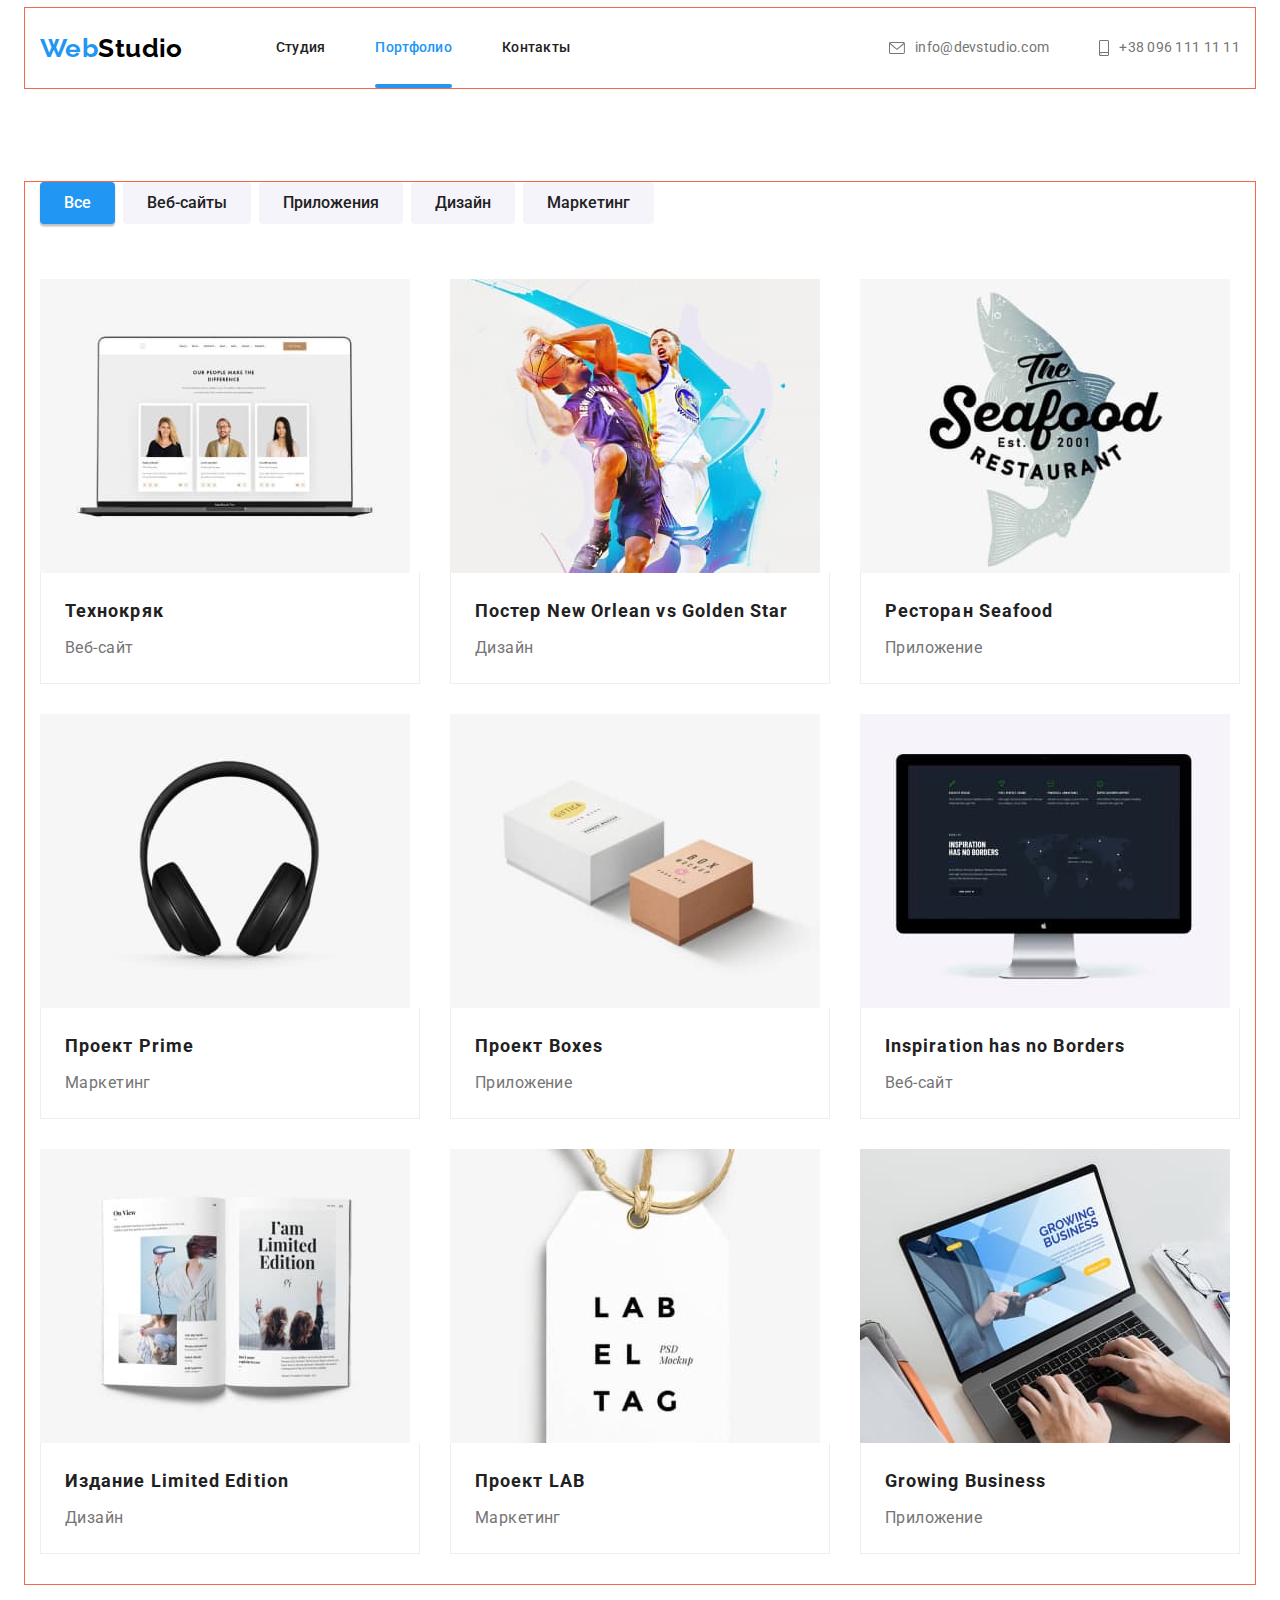
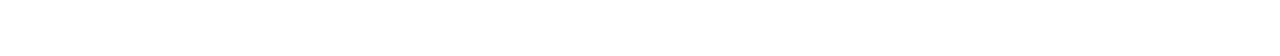
==== commit 5c47a8b8: "heder, portfolio" ====
--- a/portfolio.html
+++ b/portfolio.html
@@ -24,12 +24,12 @@
                 </ul>
             </nav>
             <div class="header-connect">
-                <ul class="header-list list">
-                    <li class="header-item"><a href="mailto:info@devstudio.com" class="header-link-cont link">
+                <ul class="header-list header-list-connect list">
+                    <li class="header-item-connect"><a href="mailto:info@devstudio.com" class="header-link-cont link">
                         <svg class="heder-icon-mail" width="16" height="12" >
                             <use href="./images/symbol-defs.svg#icon-mail"></use>
                         </svg>info@devstudio.com</a></li>
-                    <li class="header-item"><a href="tel:+380961111111" class="header-link-cont link">
+                    <li class="header-item-connect"><a href="tel:+380961111111" class="header-link-cont link">
                         <svg class="heder-icon-tel" width="10" height="16" >
                             <use href="./images/symbol-defs.svg#icon-tel"></use>
                         </svg>+38 096 111 11 11</a>
@@ -174,7 +174,7 @@
         </section>
 
     </main>
-    <footer class="footer">
+    <!-- <footer class="footer">
         <div class="container footer-container">
                 <div class="footer-first">
                     <a href="" class="logo footer-logo">Web<span class="footer-logo-part">Studio</span></a>
@@ -237,6 +237,6 @@
                 </form>
             </div>
         </div>
-    </footer>
+    </footer> -->
 </body>
 </html>--- a/css/main.min.css
+++ b/css/main.min.css
@@ -1 +1 @@
-@import"https://fonts.googleapis.com/css2?family=Raleway:wght@700&family=Roboto:wght@400;500;700;900&display=swap";:root{--sercondary-text-color: #757575;--main-text-color: #212121;--accent-color: #2196F3;--primary-white-color: #FFFFFF;--duration-time: 250ms;--timing-function: cubic-bezier(0.4, 0, 0.2, 1)}.visually-hidden{position:absolute;overflow:hidden;clip:rect(0 0 0 0);height:1px;width:1px;margin:-1px;padding:0;border:0}.team-list,.about-list,.header-list,.header .container,.check-text span,.check-text,.modal-close-btn{display:-webkit-box;display:-ms-flexbox;display:flex;-webkit-box-align:center;-ms-flex-align:center;align-items:center}p,h1,h2,h3,h4,h5,h6{margin:0}ul,ol{margin:0;padding:0}img{display:block;max-width:100%;height:auto}body{font-size:14px;font-family:"Roboto",sans-serif;letter-spacing:.03em;color:var(--main-text-color);background-color:var(--primary-white-color)}.list{list-style:none;padding:0;margin:0}.link{display:block;text-decoration:none}.img{display:block;max-width:100%;height:auto}.container{width:1200px;padding-left:15px;padding-right:15px;margin:0 auto}.section-title{font-size:36px;line-height:1.16;text-align:center}.logo{display:inline-block;font-family:"Raleway",sans-serif;text-decoration:none;color:var(--accent-color);font-weight:700;font-size:26px;line-height:1.19}.button{font-weight:700;font-size:16px;line-height:1.87;display:-webkit-box;display:-ms-flexbox;display:flex;letter-spacing:.06em;color:var(--primary-white-color);font-family:inherit;background-color:var(--accent-color);cursor:pointer}.backdrop{position:fixed;top:0;width:100%;height:100%;background-color:rgba(0,0,0,.2);-webkit-transition:opacity 300ms,visibility 300ms;transition:opacity 300ms,visibility 300ms}.modal{position:absolute;padding:40px;width:528px;min-height:581px;background-color:#fff;border-radius:4px;top:50%;left:50%;-webkit-transform:translate(-50%, -50%) scale(1);transform:translate(-50%, -50%) scale(1)}.backdrop.is-hidden .modal{-webkit-transform:scale(0.5);transform:scale(0.5)}.modal-close-btn{-webkit-box-pack:center;-ms-flex-pack:center;justify-content:center;position:absolute;top:8px;right:8px;width:30px;height:30px;border-radius:50%;border:1px solid rgba(0,0,0,.1);background-color:var(--primary-white-color);-webkit-transition-property:fill var(--duration-time);transition-property:fill var(--duration-time);-webkit-transition-timing-function:var(--timing-function);transition-timing-function:var(--timing-function)}.modal-close-btn:hover,.modal-close-btn:focus{fill:var(--accent-color)}.is-hidden{opacity:0;pointer-events:none;visibility:hidden}.modal-title{font-weight:700;font-size:20px;line-height:1.15;text-align:center;margin-bottom:12px}.modal-field{margin-bottom:30px}.modal-label{font-weight:400;font-size:12px;line-height:1.16;letter-spacing:.01em;color:var(--sercondary-text-color);display:block;margin-bottom:4px}.modal-input{width:100%;height:40px;padding:0;padding-left:42px;border:1px solid rgba(33,33,33,.2);border-radius:4px;outline:none;-webkit-transition-property:border-color var(--duration-time);transition-property:border-color var(--duration-time);-webkit-transition-timing-function:var(--timing-function);transition-timing-function:var(--timing-function)}.modal-input:focus{border-color:var(--accent-color);cursor:pointer}.modal-input-wrap{position:relative}.input-icon{position:absolute;left:12px;top:50%;-webkit-transform:translateY(-50%);transform:translateY(-50%);-webkit-transition-property:fill var(--duration-time);transition-property:fill var(--duration-time);-webkit-transition-timing-function:var(--timing-function);transition-timing-function:var(--timing-function)}.modal-input:focus+.input-icon{fill:var(--accent-color)}.modal-comment{width:100%;height:120px;padding:12px 16px;border:1px solid rgba(33,33,33,.2);border-radius:4px;resize:none;outline:none}.modal-comment::-webkit-input-placeholder{color:rgba(117,117,117,.5)}.modal-comment::-moz-placeholder{color:rgba(117,117,117,.5)}.modal-comment:-ms-input-placeholder{color:rgba(117,117,117,.5)}.modal-comment::-ms-input-placeholder{color:rgba(117,117,117,.5)}.modal-comment::placeholder{color:rgba(117,117,117,.5)}.modal-comment:focus{border-color:var(--accent-color);cursor:pointer}.sent-btn{display:block;margin-right:auto;margin-left:auto;min-width:200px;padding-top:10px;padding-bottom:10px;border-radius:4px;border:none;-webkit-box-shadow:0px 4px 4px rgba(0,0,0,.15);box-shadow:0px 4px 4px rgba(0,0,0,.15)}.sent-btn:hover,.sent-btn:focus{background-color:#188ce8}.check-text{color:var(--sercondary-text-color);line-height:1.7;-webkit-box-pack:center;-ms-flex-pack:center;justify-content:center;margin-bottom:30px}.check-text span{width:16px;height:15px;border:2px solid #212121;border-radius:3px;margin-right:7px;-webkit-box-pack:center;-ms-flex-pack:center;justify-content:center;-webkit-transition-property:border-color;transition-property:border-color;-webkit-transition-duration:var(--duration-time);transition-duration:var(--duration-time);-webkit-transition-timing-function:var(--timing-function);transition-timing-function:var(--timing-function)}.input-check:checked+.check-text span{background-color:var(--accent-color);border:none}.input-check:focus+.check-text span{border-color:var(--accent-color)}.check-icon{fill:rgba(0,0,0,0)}.input-check:checked+.check-text .check-icon{fill:var(--primary-white-color)}.check-conditions{text-decoration:none;-webkit-text-decoration-line:underline;text-decoration-line:underline;color:var(--accent-color)}.header{border-bottom:1px;border-bottom-color:#ececec}.header-logo{margin-right:93px}.header-connect{margin-left:auto}.header-logo-part{color:#000}.header-item:not(:last-child){position:relative;margin-right:50px}.header-link{padding-top:32px;padding-bottom:32px;font-weight:500;line-height:1.14;letter-spacing:.02em;color:inherit}.header-link-cont{padding-top:32px;padding-bottom:32px;color:var(--sercondary-text-color);display:-webkit-box;display:-ms-flexbox;display:flex;-webkit-box-align:center;-ms-flex-align:center;align-items:center}.header-link,.header-link-cont,.header-link,.header-link-cont,.logo,.link-footer,.link-footer{-webkit-transition-property:color;transition-property:color;-webkit-transition-duration:var(--duration-time);transition-duration:var(--duration-time);-webkit-transition-timing-function:var(--timing-function);transition-timing-function:var(--timing-function)}.header-link:hover,.header-link-cont:hover,.header-link:focus,.header-link-cont:focus,.current,.logo:focus,.link-footer:focus,.link-footer:hover{color:var(--accent-color)}.heder-icon-tel,.heder-icon-mail{fill:currentColor;margin-right:10px}.header-link-now::after{content:"";position:absolute;left:0;bottom:0;display:block;width:100%;height:4px;border-radius:2px;background-color:var(--accent-color)}.hero{padding-top:200px;padding-bottom:200px;text-align:center;background-color:#2f303a}.hero-tittle{margin-top:0;margin-left:auto;margin-right:auto;margin-bottom:30px;max-width:696px;text-align:center;font-weight:900;font-size:44px;line-height:1.36;letter-spacing:.06em;text-transform:uppercase;color:var(--primary-white-color)}.hero-btn{display:inline-block;min-width:200px;padding-top:10px;padding-bottom:10px;border-radius:4px;border:none;-webkit-box-shadow:0px 4px 4px rgba(0,0,0,.15);box-shadow:0px 4px 4px rgba(0,0,0,.15)}.overlay{min-width:1600px;height:600px;margin-left:auto;margin-right:auto;background-image:-webkit-gradient(linear, left top, left bottom, from(rgba(47, 48, 58, 0.4)), to(rgba(47, 48, 58, 0.4))),url(../images/hero_img.jpg);background-image:linear-gradient(rgba(47, 48, 58, 0.4), rgba(47, 48, 58, 0.4)),url(../images/hero_img.jpg);background-repeat:no-repeat;background-position:center;background-size:cover}.advantage{padding-top:94px;padding-bottom:94px}.preference-list{display:-webkit-box;display:-ms-flexbox;display:flex}.preference-item{width:270px}.preference-item::before{content:"";display:block;height:120px;background-repeat:no-repeat;background-position:center;background-color:#f5f4fa;border-radius:4px;margin-bottom:30px}.preference-item:not(:last-child){margin-right:30px}.icon-antena::before{background-image:url("../images/antenna 1.svg")}.icon-clock::before{background-image:url("../images/clock 1.svg")}.icon-diagram::before{background-image:url("../images/diagram 1.svg")}.icon-astronaut::before{background-image:url("../images/astronaut 1.svg")}.preference-heading{margin-bottom:10px;font-size:14px;line-height:1.14;text-transform:uppercase;color:var(--main-text-color)}.preference-desc{line-height:1.71;color:var(--sercondary-text-color)}.about{padding-top:0;padding-bottom:94px}.about-title{margin-bottom:50px}.about-item:not(:last-child):not(:last-child){margin-right:30px}.about-wrap{position:relative}.about-descr{position:absolute;display:block;bottom:0;border:1px solid #000;width:100%;color:#fff;background-color:rgba(47,48,58,.8);padding:27px 81px;font-size:14px;line-height:1.14;text-transform:uppercase;text-align:center}.team{padding-top:94px;padding-bottom:94px;background-color:#f5f4fa}.team-title{margin-bottom:50px}.team-item{-webkit-box-shadow:0px 1px 3px rgba(0,0,0,.12),0px 1px 1px rgba(0,0,0,.14),0px 2px 1px rgba(0,0,0,.2);box-shadow:0px 1px 3px rgba(0,0,0,.12),0px 1px 1px rgba(0,0,0,.14),0px 2px 1px rgba(0,0,0,.2)}.team-item:not(:last-child){margin-right:30px}.team-image{margin-bottom:30px}.team-container{padding:0px 32px 30px 32px;-webkit-box-shadow:0px 1px 3px rgba(0,0,0,.12),0px 1px 1px rgba(0,0,0,.14),0px 2px 1px rgba(0,0,0,.2);box-shadow:0px 1px 3px rgba(0,0,0,.12),0px 1px 1px rgba(0,0,0,.14),0px 2px 1px rgba(0,0,0,.2);border-radius:0px 0px 4px 4px}.team-member{margin-bottom:10px;font-weight:500;font-size:16px;line-height:1.19;text-align:center}.team-profession{font-size:16px;line-height:1.19;text-align:center;color:var(--sercondary-text-color);margin-bottom:16px}.team-soc-list{display:-webkit-box;display:-ms-flexbox;display:flex;-webkit-box-pack:center;-ms-flex-pack:center;justify-content:center}.team-soc-item+.team-soc-item{margin-left:10px}.team-soc-link{width:44px;height:44px;display:-webkit-box;display:-ms-flexbox;display:flex;-webkit-box-pack:center;-ms-flex-pack:center;justify-content:center;-webkit-box-align:center;-ms-flex-align:center;align-items:center;-webkit-transition-property:background-color,border-radius;transition-property:background-color,border-radius;-webkit-transition-duration:var(--duration-time);transition-duration:var(--duration-time);-webkit-transition-timing-function:var(--timing-function);transition-timing-function:var(--timing-function)}.team-soc-link:hover,.team-soc-link:focus{background-color:var(--accent-color);border-radius:50%}.team-item-icon{fill:#afb1b8;-webkit-transition-property:fill;transition-property:fill;-webkit-transition-duration:var(--duration-time);transition-duration:var(--duration-time);-webkit-transition-timing-function:var(--timing-function);transition-timing-function:var(--timing-function)}.team-soc-link:hover .team-item-icon,.team-soc-link:focus .team-item-icon{fill:var(--primary-white-color)}.client{padding-top:94px;padding-bottom:94px}.client-title{margin-bottom:50px}.client-list{display:-webkit-box;display:-ms-flexbox;display:flex;-webkit-box-pack:center;-ms-flex-pack:center;justify-content:center}.client-item:not(:last-child){margin-right:30px}.client-link{width:170px;height:92px;display:-webkit-box;display:-ms-flexbox;display:flex;-webkit-box-pack:center;-ms-flex-pack:center;justify-content:center;-webkit-box-align:center;-ms-flex-align:center;align-items:center;border:1px solid #afb1b8;-webkit-transition-property:border;transition-property:border;-webkit-transition-duration:var(--duration-time);transition-duration:var(--duration-time);-webkit-transition-timing-function:var(--timing-function);transition-timing-function:var(--timing-function)}.client-link:hover,.client-link:focus{border:1px solid var(--accent-color)}.client-item-icon{fill:#afb1b8;-webkit-transition-property:fill;transition-property:fill;-webkit-transition-duration:var(--duration-time);transition-duration:var(--duration-time);-webkit-transition-timing-function:var(--timing-function);transition-timing-function:var(--timing-function)}.client-link:hover .client-item-icon,.client-link:focus .client-item-icon{fill:var(--accent-color)}.footer{padding-top:60px;padding-bottom:60px;background-color:#2f303a}.footer-container{display:-webkit-box;display:-ms-flexbox;display:flex;-webkit-box-align:baseline;-ms-flex-align:baseline;align-items:baseline}.footer-first{margin-right:70px}.footer-logo{margin-bottom:20px}.footer-logo-part{display:inline-block;color:var(--primary-white-color)}.footer-link{font-weight:400;line-height:1.71}.footer-addres{margin-bottom:9px}.footer-addr{font-style:normal;color:var(--primary-white-color)}.footer-item:not(:last-child){margin-bottom:9px}.link-footer{color:rgba(255,255,255,.6)}.connect{margin-right:93px}.connect-title{font-size:14px;color:var(--primary-white-color);text-transform:uppercase;margin-bottom:20px}.connect-soc-list{display:-webkit-box;display:-ms-flexbox;display:flex}.connect-soc-link{width:44px;height:44px;display:-webkit-box;display:-ms-flexbox;display:flex;-webkit-box-pack:center;-ms-flex-pack:center;justify-content:center;-webkit-box-align:center;-ms-flex-align:center;align-items:center;background-color:rgba(255,255,255,.1);border-radius:50%;-webkit-transition-property:background-color,border-radius;transition-property:background-color,border-radius;-webkit-transition-duration:var(--duration-time);transition-duration:var(--duration-time);-webkit-transition-timing-function:var(--timing-function);transition-timing-function:var(--timing-function)}.connect-soc-link:hover,.connect-soc-link:focus{background-color:var(--accent-color);border-radius:50%}.connect-item-icon{fill:var(--primary-white-color);-webkit-transition-property:fill;transition-property:fill;-webkit-transition-duration:var(--duration-time);transition-duration:var(--duration-time);-webkit-transition-timing-function:var(--timing-function);transition-timing-function:var(--timing-function)}.connect-soc-link:hover .connect-item-icon,.connect-soc-link:focus .connect-item-icon{fill:var(--primary-white-color)}.connect-soc-item+.connect-soc-item{margin-left:10px}.submit-title{font-weight:700;text-transform:uppercase;color:var(--primary-white-color);margin-bottom:20px}.submit-fild{display:-webkit-box;display:-ms-flexbox;display:flex}.submit-input{width:358px;border:1px solid rgba(255,255,255,.3);-webkit-filter:drop-shadow(0px 4px 4px rgba(0, 0, 0, 0.15));filter:drop-shadow(0px 4px 4px rgba(0, 0, 0, 0.15));border-radius:4px;background-color:inherit;font-size:16px;line-height:1.25;padding-top:15px;padding-bottom:15px;padding-left:16px;margin-right:12px;color:var(--primary-white-color)}.submit-input::-webkit-input-placeholder{color:rgba(255,255,255,.6)}.submit-input::-moz-placeholder{color:rgba(255,255,255,.6)}.submit-input:-ms-input-placeholder{color:rgba(255,255,255,.6)}.submit-input::-ms-input-placeholder{color:rgba(255,255,255,.6)}.submit-input::placeholder{color:rgba(255,255,255,.6)}.submit-btn{position:relative;min-width:200px;padding:10px 28px;border-radius:4px;border:none;-webkit-box-shadow:0px 4px 4px rgba(0,0,0,.15);box-shadow:0px 4px 4px rgba(0,0,0,.15)}.submit-icon-send{position:absolute;right:28px;bottom:13px;fill:var(--primary-white-color)}.portfolio{padding-top:94px;padding-bottom:94px}.filter-list{display:-webkit-box;display:-ms-flexbox;display:flex;margin-bottom:34px;-webkit-box-pack:center;-ms-flex-pack:center;justify-content:center}.filter-item:not(:last-child){margin-right:8px}.filter-btn{padding:6px 22px;border-radius:4px;border-color:rgba(0,0,0,0);font-weight:500;font-size:16px;line-height:1.62;text-align:center;background:#f5f4fa;color:var(--main-text-color);font-family:inherit;cursor:pointer;-webkit-transition-property:color,background-color,-webkit-box-shadow;transition-property:color,background-color,-webkit-box-shadow;transition-property:color,background-color,box-shadow;transition-property:color,background-color,box-shadow,-webkit-box-shadow;-webkit-transition-duration:var(--duration-time);transition-duration:var(--duration-time);-webkit-transition-timing-function:var(--timing-function);transition-timing-function:var(--timing-function)}.filter-btn:hover,.filter-btn:focus{color:var(--primary-white-color);background-color:var(--accent-color);-webkit-box-shadow:0px 4px 4px rgba(0,0,0,.25),0px 3px 1px rgba(0,0,0,.1),0px 1px 2px rgba(0,0,0,.08),0px 2px 2px rgba(0,0,0,.12);box-shadow:0px 4px 4px rgba(0,0,0,.25),0px 3px 1px rgba(0,0,0,.1),0px 1px 2px rgba(0,0,0,.08),0px 2px 2px rgba(0,0,0,.12)}.filter-btn.current{color:var(--primary-white-color);background-color:var(--accent-color);-webkit-box-shadow:0px 3px 1px rgba(0,0,0,.1),0px 1px 2px rgba(0,0,0,.08),0px 2px 2px rgba(0,0,0,.12);box-shadow:0px 3px 1px rgba(0,0,0,.1),0px 1px 2px rgba(0,0,0,.08),0px 2px 2px rgba(0,0,0,.12)}.projects-list{display:-webkit-box;display:-ms-flexbox;display:flex;-ms-flex-wrap:wrap;flex-wrap:wrap;margin-left:-30px;margin-bottom:-30px}.projects-item{width:calc((100% - 90px)/3);margin-left:30px;margin-bottom:30px;-webkit-transition-property:-webkit-box-shadow;transition-property:-webkit-box-shadow;transition-property:box-shadow;transition-property:box-shadow, -webkit-box-shadow;-webkit-transition-duration:var(--duration-time);transition-duration:var(--duration-time);-webkit-transition-timing-function:var(--timing-function);transition-timing-function:var(--timing-function)}.projects-item:hover,.projects-item:focus{-webkit-box-shadow:0px 1px 1px rgba(0,0,0,.12),0px 4px 4px rgba(0,0,0,.06),1px 4px 6px rgba(0,0,0,.16);box-shadow:0px 1px 1px rgba(0,0,0,.12),0px 4px 4px rgba(0,0,0,.06),1px 4px 6px rgba(0,0,0,.16)}.projects-wrap{position:relative;overflow:hidden}.overlay-text{position:absolute;top:0;color:#fff;background-color:rgba(33,150,243,.9);font-size:18px;line-height:1.55;padding:63px 24px;-webkit-transform:translateY(101%);transform:translateY(101%);-webkit-transition-property:-webkit-transform;transition-property:-webkit-transform;transition-property:transform;transition-property:transform, -webkit-transform;-webkit-transition-duration:var(--duration-time);transition-duration:var(--duration-time);-webkit-transition-timing-function:var(--timing-function);transition-timing-function:var(--timing-function);overflow:auto}.projects-item:hover .overlay-text{-webkit-transform:translateY(0%);transform:translateY(0%)}.project-container{padding:20px 24px;border:1px solid #eee;border-top:none}.project-name{margin-bottom:4px;font-size:18px;line-height:2;letter-spacing:.06em;color:var(--main-text-color)}.project-type{color:var(--sercondary-text-color)}/*# sourceMappingURL=main.min.css.map */+@import"https://fonts.googleapis.com/css2?family=Raleway:wght@700&family=Roboto:wght@400;500;700;900&display=swap";:root{--sercondary-text-color: #757575;--main-text-color: #212121;--accent-color: #2196F3;--primary-white-color: #FFFFFF;--duration-time: 250ms;--timing-function: cubic-bezier(0.4, 0, 0.2, 1)}.visually-hidden{position:absolute;overflow:hidden;clip:rect(0 0 0 0);height:1px;width:1px;margin:-1px;padding:0;border:0}.about-list,.header-list,.header .container,.check-text span,.check-text,.modal-close-btn{display:-webkit-box;display:-ms-flexbox;display:flex;-webkit-box-align:center;-ms-flex-align:center;align-items:center}p,h1,h2,h3,h4,h5,h6{margin:0}ul,ol{margin:0;padding:0}img{display:block;max-width:100%;height:auto}body{font-size:14px;font-family:"Roboto",sans-serif;letter-spacing:.03em;color:var(--main-text-color);background-color:var(--primary-white-color)}.list{list-style:none;padding:0;margin:0}.link{display:block;text-decoration:none}.img{display:block;max-width:100%;height:auto}.container{width:100%;padding-left:15px;padding-right:15px;margin:0 auto;outline:1px solid tomato}@media screen and (min-width: 480px){.container{max-width:480px}}@media screen and (min-width: 768px){.container{max-width:768px}}@media screen and (min-width: 1200px){.container{max-width:1200px}}.section-title{font-size:28px;line-height:1.18;text-align:center}@media screen and (min-width: 1200px){.section-title{font-size:36px;line-height:1.16}}.logo{display:inline-block;font-family:"Raleway",sans-serif;text-decoration:none;color:var(--accent-color);font-weight:700;font-size:24px;line-height:1.17}@media screen and (min-width: 1200px){.logo{font-size:26px;line-height:1.19}}.button{font-weight:700;font-size:16px;line-height:1.87;display:-webkit-box;display:-ms-flexbox;display:flex;letter-spacing:.06em;color:var(--primary-white-color);font-family:inherit;background-color:var(--accent-color);cursor:pointer}.backdrop{position:fixed;top:0;width:100%;height:100%;background-color:rgba(0,0,0,.2);-webkit-transition:opacity 300ms,visibility 300ms;transition:opacity 300ms,visibility 300ms}.modal{position:absolute;padding:40px;width:528px;min-height:581px;background-color:#fff;border-radius:4px;top:50%;left:50%;-webkit-transform:translate(-50%, -50%) scale(1);transform:translate(-50%, -50%) scale(1)}.backdrop.is-hidden .modal{-webkit-transform:scale(0.5);transform:scale(0.5)}.modal-close-btn{-webkit-box-pack:center;-ms-flex-pack:center;justify-content:center;position:absolute;top:8px;right:8px;width:30px;height:30px;border-radius:50%;border:1px solid rgba(0,0,0,.1);background-color:var(--primary-white-color);-webkit-transition-property:fill var(--duration-time);transition-property:fill var(--duration-time);-webkit-transition-timing-function:var(--timing-function);transition-timing-function:var(--timing-function)}.modal-close-btn:hover,.modal-close-btn:focus{fill:var(--accent-color)}.is-hidden{opacity:0;pointer-events:none;visibility:hidden}.modal-title{font-weight:700;font-size:20px;line-height:1.15;text-align:center;margin-bottom:12px}.modal-field{margin-bottom:30px}.modal-label{font-weight:400;font-size:12px;line-height:1.16;letter-spacing:.01em;color:var(--sercondary-text-color);display:block;margin-bottom:4px}.modal-input{width:100%;height:40px;padding:0;padding-left:42px;border:1px solid rgba(33,33,33,.2);border-radius:4px;outline:none;-webkit-transition-property:border-color var(--duration-time);transition-property:border-color var(--duration-time);-webkit-transition-timing-function:var(--timing-function);transition-timing-function:var(--timing-function)}.modal-input:focus{border-color:var(--accent-color);cursor:pointer}.modal-input-wrap{position:relative}.input-icon{position:absolute;left:12px;top:50%;-webkit-transform:translateY(-50%);transform:translateY(-50%);-webkit-transition-property:fill var(--duration-time);transition-property:fill var(--duration-time);-webkit-transition-timing-function:var(--timing-function);transition-timing-function:var(--timing-function)}.modal-input:focus+.input-icon{fill:var(--accent-color)}.modal-comment{width:100%;height:120px;padding:12px 16px;border:1px solid rgba(33,33,33,.2);border-radius:4px;resize:none;outline:none}.modal-comment::-webkit-input-placeholder{color:rgba(117,117,117,.5)}.modal-comment::-moz-placeholder{color:rgba(117,117,117,.5)}.modal-comment:-ms-input-placeholder{color:rgba(117,117,117,.5)}.modal-comment::-ms-input-placeholder{color:rgba(117,117,117,.5)}.modal-comment::placeholder{color:rgba(117,117,117,.5)}.modal-comment:focus{border-color:var(--accent-color);cursor:pointer}.sent-btn{display:block;margin-right:auto;margin-left:auto;min-width:200px;padding-top:10px;padding-bottom:10px;border-radius:4px;border:none;-webkit-box-shadow:0px 4px 4px rgba(0,0,0,.15);box-shadow:0px 4px 4px rgba(0,0,0,.15)}.sent-btn:hover,.sent-btn:focus{background-color:#188ce8}.check-text{color:var(--sercondary-text-color);line-height:1.7;-webkit-box-pack:center;-ms-flex-pack:center;justify-content:center;margin-bottom:30px}.check-text span{width:16px;height:15px;border:2px solid #212121;border-radius:3px;margin-right:7px;-webkit-box-pack:center;-ms-flex-pack:center;justify-content:center;-webkit-transition-property:border-color;transition-property:border-color;-webkit-transition-duration:var(--duration-time);transition-duration:var(--duration-time);-webkit-transition-timing-function:var(--timing-function);transition-timing-function:var(--timing-function)}.input-check:checked+.check-text span{background-color:var(--accent-color);border:none}.input-check:focus+.check-text span{border-color:var(--accent-color)}.check-icon{fill:rgba(0,0,0,0)}.input-check:checked+.check-text .check-icon{fill:var(--primary-white-color)}.check-conditions{text-decoration:none;-webkit-text-decoration-line:underline;text-decoration-line:underline;color:var(--accent-color)}.header{border-bottom:1px;border-bottom-color:#ececec;padding-top:16px;padding-bottom:16px}@media screen and (min-width: 768px){.header{padding-top:0;padding-bottom:0}}@media screen and (min-width: 768px){.header-logo{margin-right:88px}}@media screen and (min-width: 1200px){.header-logo{margin-right:93px}}.header-logo-part{color:#000}@media screen and (max-width: 767px){.header-navigation{display:none}}.header-item:not(:last-child){position:relative;margin-right:50px}.header-link{padding-top:32px;padding-bottom:32px;font-weight:500;line-height:1.14;letter-spacing:.02em;color:inherit}.header-connect{margin-left:auto}@media screen and (max-width: 767px){.header-connect{display:none}}.header-list-connect{display:block}@media screen and (min-width: 1200px){.header-list-connect{display:-webkit-box;display:-ms-flexbox;display:flex}}@media screen and (min-width: 768px){.header-item-connect:not(:last-child){margin-bottom:10px}}@media screen and (min-width: 1200px){.header-item-connect:not(:last-child){margin-right:50px;margin-bottom:0}}@media screen and (min-width: 768px){.header-link-cont{font-size:12px;line-height:1.17;letter-spacing:.02em;color:var(--sercondary-text-color)}}@media screen and (min-width: 1200px){.header-link-cont{padding-top:32px;padding-bottom:32px;font-size:14px;line-height:1.14;display:-webkit-box;display:-ms-flexbox;display:flex;-webkit-box-align:center;-ms-flex-align:center;align-items:center;-webkit-box-pack:center;-ms-flex-pack:center;justify-content:center}}.header-link,.header-link-cont,.header-link,.header-link-cont,.logo,.link-footer,.link-footer{-webkit-transition-property:color;transition-property:color;-webkit-transition-duration:var(--duration-time);transition-duration:var(--duration-time);-webkit-transition-timing-function:var(--timing-function);transition-timing-function:var(--timing-function)}.header-link:hover,.header-link-cont:hover,.header-link:focus,.header-link-cont:focus,.current,.logo:focus,.link-footer:focus,.link-footer:hover{color:var(--accent-color)}.heder-icon-tel,.heder-icon-mail{fill:currentColor;margin-right:10px}.header-link-now::after{content:"";position:absolute;left:0;bottom:0;display:block;width:100%;height:4px;border-radius:2px;background-color:var(--accent-color)}.hero{width:100%;padding-top:118px;padding-bottom:118px;text-align:center;background-color:#2f303a}@media screen and (min-width: 480px){.hero{max-width:480px}}@media screen and (min-width: 768px){.hero{max-width:768px}}@media screen and (min-width: 1200px){.hero{max-width:1200px;padding-top:200px;padding-bottom:200px}}.hero-tittle{margin-top:0;margin-left:auto;margin-right:auto;margin-bottom:30px;text-align:center;font-weight:900;max-width:360px;font-size:26px;line-height:1.62;letter-spacing:.06em;text-transform:uppercase;color:var(--primary-white-color)}@media screen and (min-width: 1200px){.hero-tittle{font-size:44px;line-height:1.36;max-width:696px}}.hero-btn{display:inline-block;min-width:200px;padding-top:10px;padding-bottom:10px;border-radius:4px;border:none;-webkit-box-shadow:0px 4px 4px rgba(0,0,0,.15);box-shadow:0px 4px 4px rgba(0,0,0,.15)}.overlay{height:400px;margin-left:auto;margin-right:auto;background-image:-webkit-gradient(linear, left top, left bottom, from(rgba(47, 48, 58, 0.4)), to(rgba(47, 48, 58, 0.4))),url(../images/hero_img.jpg);background-image:linear-gradient(rgba(47, 48, 58, 0.4), rgba(47, 48, 58, 0.4)),url(../images/hero_img.jpg);background-repeat:no-repeat;background-position:center;background-size:cover}@media screen and (min-width: 1200px){.overlay{max-width:1600px;height:600px}}.advantage{padding-top:60px;padding-bottom:60px}@media screen and (min-width: 1200px){.advantage{padding-top:94px;padding-bottom:94px}}.preference-list{margin-bottom:-30px}@media screen and (min-width: 768px){.preference-list{display:-webkit-box;display:-ms-flexbox;display:flex;-ms-flex-wrap:wrap;flex-wrap:wrap;margin-left:-30px}}@media screen and (min-width: 1200px){.preference-list{margin-bottom:0}}.preference-item{margin-bottom:30px}.preference-item::before{content:"";display:block;height:120px;background-repeat:no-repeat;background-position:center;background-color:#f5f4fa;border-radius:4px;margin-bottom:30px}@media screen and (min-width: 768px){.preference-item{width:calc(50% - 30px);margin-left:30px}}@media screen and (min-width: 1200px){.preference-item{width:calc(25% - 30px);margin-bottom:0}}.icon-antena::before{background-image:url("../images/antenna 1.svg")}.icon-clock::before{background-image:url("../images/clock 1.svg")}.icon-diagram::before{background-image:url("../images/diagram 1.svg")}.icon-astronaut::before{background-image:url("../images/astronaut 1.svg")}.preference-heading{margin-bottom:10px;font-size:14px;line-height:1.14;text-align:center;text-transform:uppercase;color:var(--main-text-color)}@media screen and (min-width: 768px){.preference-heading{text-align:left}}.preference-desc{line-height:1.71;color:var(--sercondary-text-color)}.about{padding-top:0;padding-bottom:94px}@media screen and (max-width: 1200px){.about{display:none}}.about-title{margin-bottom:50px}.about-item:not(:last-child):not(:last-child){margin-right:30px}.about-wrap{position:relative}.about-descr{position:absolute;display:block;bottom:0;border:1px solid #000;width:100%;color:#fff;background-color:rgba(47,48,58,.8);padding:27px 81px;font-size:14px;line-height:1.14;text-transform:uppercase;text-align:center}.team{padding-top:60px;padding-bottom:60px;background-color:#f5f4fa}@media screen and (min-width: 1200px){.team{padding-top:94px;padding-bottom:94px}}.team-title{margin-bottom:30px}@media screen and (min-width: 1200px){.team-title{margin-bottom:50px}}.team-list{margin-bottom:-30px}@media screen and (min-width: 768px){.team-list{display:-webkit-box;display:-ms-flexbox;display:flex;-ms-flex-wrap:wrap;flex-wrap:wrap;margin-left:-30px}}@media screen and (min-width: 1200px){.team-list{margin-left:0;margin-bottom:0}}.team-item{-webkit-box-shadow:0px 1px 3px rgba(0,0,0,.12),0px 1px 1px rgba(0,0,0,.14),0px 2px 1px rgba(0,0,0,.2);box-shadow:0px 1px 3px rgba(0,0,0,.12),0px 1px 1px rgba(0,0,0,.14),0px 2px 1px rgba(0,0,0,.2);margin-bottom:30px}@media screen and (min-width: 768px){.team-item{width:calc(50% - 30px);margin-left:30px}}@media screen and (min-width: 1200px){.team-item{width:calc(25% - 30px);margin-bottom:0;margin-left:0}.team-item:not(:last-child){margin-right:30px}}.team-image{margin-bottom:30px}.team-container{padding:0px 122px 24px 122px;-webkit-box-shadow:0px 1px 3px rgba(0,0,0,.12),0px 1px 1px rgba(0,0,0,.14),0px 2px 1px rgba(0,0,0,.2);box-shadow:0px 1px 3px rgba(0,0,0,.12),0px 1px 1px rgba(0,0,0,.14),0px 2px 1px rgba(0,0,0,.2);border-radius:0px 0px 4px 4px}@media screen and (min-width: 768px){.team-container{padding:0px 74px 24px 74px}}@media screen and (min-width: 1200px){.team-container{padding:0px 32px 30px 32px}}.team-member{margin-bottom:10px;font-weight:500;font-size:16px;line-height:1.19;text-align:center}.team-profession{font-size:16px;line-height:1.19;text-align:center;color:var(--sercondary-text-color);margin-bottom:16px}.team-soc-list{display:-webkit-box;display:-ms-flexbox;display:flex;-webkit-box-pack:center;-ms-flex-pack:center;justify-content:center}.team-soc-item+.team-soc-item{margin-left:10px}.team-soc-link{width:44px;height:44px;display:-webkit-box;display:-ms-flexbox;display:flex;-webkit-box-pack:center;-ms-flex-pack:center;justify-content:center;-webkit-box-align:center;-ms-flex-align:center;align-items:center;-webkit-transition-property:background-color,border-radius;transition-property:background-color,border-radius;-webkit-transition-duration:var(--duration-time);transition-duration:var(--duration-time);-webkit-transition-timing-function:var(--timing-function);transition-timing-function:var(--timing-function)}.team-soc-link:hover,.team-soc-link:focus{background-color:var(--accent-color);border-radius:50%}.team-item-icon{fill:#afb1b8;-webkit-transition-property:fill;transition-property:fill;-webkit-transition-duration:var(--duration-time);transition-duration:var(--duration-time);-webkit-transition-timing-function:var(--timing-function);transition-timing-function:var(--timing-function)}.team-soc-link:hover .team-item-icon,.team-soc-link:focus .team-item-icon{fill:var(--primary-white-color)}.client{padding-top:60px;padding-bottom:60px}@media screen and (min-width: 1200px){.client{padding-top:94px;padding-bottom:94px}}.client-title{margin-bottom:30px}@media screen and (min-width: 1200px){.client-title{margin-bottom:50px}}.client-list{display:-webkit-box;display:-ms-flexbox;display:flex;-ms-flex-wrap:wrap;flex-wrap:wrap;-webkit-box-pack:center;-ms-flex-pack:center;justify-content:center;margin-left:-30px;margin-bottom:-30px}@media screen and (min-width: 1200px){.client-list{margin-bottom:0}}.client-item{width:calc(50% - 30px);margin-left:30px;margin-bottom:30px}@media screen and (min-width: 768px){.client-item{width:calc(33.3333333333% - 30px)}}@media screen and (min-width: 1200px){.client-item{width:calc(16.6666666667% - 30px);margin-bottom:0}}.client-link{height:92px;display:-webkit-box;display:-ms-flexbox;display:flex;-webkit-box-pack:center;-ms-flex-pack:center;justify-content:center;-webkit-box-align:center;-ms-flex-align:center;align-items:center;border:1px solid #afb1b8;-webkit-transition-property:border;transition-property:border;-webkit-transition-duration:var(--duration-time);transition-duration:var(--duration-time);-webkit-transition-timing-function:var(--timing-function);transition-timing-function:var(--timing-function)}.client-link:hover,.client-link:focus{border:1px solid var(--accent-color)}.client-item-icon{fill:#afb1b8;-webkit-transition-property:fill;transition-property:fill;-webkit-transition-duration:var(--duration-time);transition-duration:var(--duration-time);-webkit-transition-timing-function:var(--timing-function);transition-timing-function:var(--timing-function)}.client-link:hover .client-item-icon,.client-link:focus .client-item-icon{fill:var(--accent-color)}.footer{padding-top:60px;padding-bottom:60px;background-color:#2f303a}.footer-container{display:-webkit-box;display:-ms-flexbox;display:flex;-webkit-box-align:baseline;-ms-flex-align:baseline;align-items:baseline}.footer-first{margin-right:70px}.footer-logo{margin-bottom:20px}.footer-logo-part{display:inline-block;color:var(--primary-white-color)}.footer-link{font-weight:400;line-height:1.71}.footer-addres{margin-bottom:9px}.footer-addr{font-style:normal;color:var(--primary-white-color)}.footer-item:not(:last-child){margin-bottom:9px}.link-footer{color:rgba(255,255,255,.6)}.connect{margin-right:93px}.connect-title{font-size:14px;color:var(--primary-white-color);text-transform:uppercase;margin-bottom:20px}.connect-soc-list{display:-webkit-box;display:-ms-flexbox;display:flex}.connect-soc-link{width:44px;height:44px;display:-webkit-box;display:-ms-flexbox;display:flex;-webkit-box-pack:center;-ms-flex-pack:center;justify-content:center;-webkit-box-align:center;-ms-flex-align:center;align-items:center;background-color:rgba(255,255,255,.1);border-radius:50%;-webkit-transition-property:background-color,border-radius;transition-property:background-color,border-radius;-webkit-transition-duration:var(--duration-time);transition-duration:var(--duration-time);-webkit-transition-timing-function:var(--timing-function);transition-timing-function:var(--timing-function)}.connect-soc-link:hover,.connect-soc-link:focus{background-color:var(--accent-color);border-radius:50%}.connect-item-icon{fill:var(--primary-white-color);-webkit-transition-property:fill;transition-property:fill;-webkit-transition-duration:var(--duration-time);transition-duration:var(--duration-time);-webkit-transition-timing-function:var(--timing-function);transition-timing-function:var(--timing-function)}.connect-soc-link:hover .connect-item-icon,.connect-soc-link:focus .connect-item-icon{fill:var(--primary-white-color)}.connect-soc-item+.connect-soc-item{margin-left:10px}.submit-title{font-weight:700;text-transform:uppercase;color:var(--primary-white-color);margin-bottom:20px}.submit-fild{display:-webkit-box;display:-ms-flexbox;display:flex}.submit-input{width:358px;border:1px solid rgba(255,255,255,.3);-webkit-filter:drop-shadow(0px 4px 4px rgba(0, 0, 0, 0.15));filter:drop-shadow(0px 4px 4px rgba(0, 0, 0, 0.15));border-radius:4px;background-color:inherit;font-size:16px;line-height:1.25;padding-top:15px;padding-bottom:15px;padding-left:16px;margin-right:12px;color:var(--primary-white-color)}.submit-input::-webkit-input-placeholder{color:rgba(255,255,255,.6)}.submit-input::-moz-placeholder{color:rgba(255,255,255,.6)}.submit-input:-ms-input-placeholder{color:rgba(255,255,255,.6)}.submit-input::-ms-input-placeholder{color:rgba(255,255,255,.6)}.submit-input::placeholder{color:rgba(255,255,255,.6)}.submit-btn{position:relative;min-width:200px;padding:10px 28px;border-radius:4px;border:none;-webkit-box-shadow:0px 4px 4px rgba(0,0,0,.15);box-shadow:0px 4px 4px rgba(0,0,0,.15)}.submit-icon-send{position:absolute;right:28px;bottom:13px;fill:var(--primary-white-color)}.portfolio{padding-top:60px;padding-bottom:60px}@media screen and (min-width: 1200px){.portfolio{padding-top:94px;padding-bottom:94px}}.filter-list{display:-webkit-box;display:-ms-flexbox;display:flex;-ms-flex-wrap:wrap;flex-wrap:wrap;margin-bottom:40px;-webkit-box-pack:start;-ms-flex-pack:start;justify-content:flex-start}.filter-item{margin-right:8px;margin-bottom:15px}.filter-btn{padding:6px 22px;border-radius:4px;border-color:rgba(0,0,0,0);font-weight:500;font-size:16px;line-height:1.62;text-align:center;background:#f5f4fa;color:var(--main-text-color);font-family:inherit;cursor:pointer;-webkit-transition-property:color,background-color,-webkit-box-shadow;transition-property:color,background-color,-webkit-box-shadow;transition-property:color,background-color,box-shadow;transition-property:color,background-color,box-shadow,-webkit-box-shadow;-webkit-transition-duration:var(--duration-time);transition-duration:var(--duration-time);-webkit-transition-timing-function:var(--timing-function);transition-timing-function:var(--timing-function)}.filter-btn:hover,.filter-btn:focus{color:var(--primary-white-color);background-color:var(--accent-color);-webkit-box-shadow:0px 4px 4px rgba(0,0,0,.25),0px 3px 1px rgba(0,0,0,.1),0px 1px 2px rgba(0,0,0,.08),0px 2px 2px rgba(0,0,0,.12);box-shadow:0px 4px 4px rgba(0,0,0,.25),0px 3px 1px rgba(0,0,0,.1),0px 1px 2px rgba(0,0,0,.08),0px 2px 2px rgba(0,0,0,.12)}.filter-btn.current{color:var(--primary-white-color);background-color:var(--accent-color);-webkit-box-shadow:0px 3px 1px rgba(0,0,0,.1),0px 1px 2px rgba(0,0,0,.08),0px 2px 2px rgba(0,0,0,.12);box-shadow:0px 3px 1px rgba(0,0,0,.1),0px 1px 2px rgba(0,0,0,.08),0px 2px 2px rgba(0,0,0,.12)}.projects-list{margin-bottom:-30px}@media screen and (min-width: 768px){.projects-list{display:-webkit-box;display:-ms-flexbox;display:flex;-ms-flex-wrap:wrap;flex-wrap:wrap;margin-left:-30px}}.projects-item{margin-bottom:30px;-webkit-transition-property:-webkit-box-shadow;transition-property:-webkit-box-shadow;transition-property:box-shadow;transition-property:box-shadow, -webkit-box-shadow;-webkit-transition-duration:var(--duration-time);transition-duration:var(--duration-time);-webkit-transition-timing-function:var(--timing-function);transition-timing-function:var(--timing-function)}@media screen and (min-width: 768px){.projects-item{width:calc(50% - 30px);margin-left:30px}}@media screen and (min-width: 1200px){.projects-item{width:calc(33.3333333333% - 30px)}}.projects-item:hover,.projects-item:focus{-webkit-box-shadow:0px 1px 1px rgba(0,0,0,.12),0px 4px 4px rgba(0,0,0,.06),1px 4px 6px rgba(0,0,0,.16);box-shadow:0px 1px 1px rgba(0,0,0,.12),0px 4px 4px rgba(0,0,0,.06),1px 4px 6px rgba(0,0,0,.16)}.projects-link{display:-webkit-box;display:-ms-flexbox;display:flex;-webkit-box-orient:vertical;-webkit-box-direction:normal;-ms-flex-direction:column;flex-direction:column;height:100%}.projects-wrap{position:relative;overflow:hidden}.overlay-text{position:absolute;top:0;color:#fff;background-color:rgba(33,150,243,.9);font-size:18px;line-height:1.55;padding:63px 24px;-webkit-transform:translateY(111%);transform:translateY(111%);-webkit-transition-property:-webkit-transform;transition-property:-webkit-transform;transition-property:transform;transition-property:transform, -webkit-transform;-webkit-transition-duration:var(--duration-time);transition-duration:var(--duration-time);-webkit-transition-timing-function:var(--timing-function);transition-timing-function:var(--timing-function);overflow:auto}@media screen and (min-width: 768px){.overlay-text{-webkit-transform:translateY(101%);transform:translateY(101%)}}.projects-item:hover .overlay-text{-webkit-transform:translateY(0%);transform:translateY(0%)}.project-container{-webkit-box-flex:1;-ms-flex-positive:1;flex-grow:1;padding:20px 24px;border:1px solid #eee;border-top:none}.project-name{margin-bottom:4px;font-size:18px;line-height:2;letter-spacing:.06em;color:var(--main-text-color)}.project-type{color:var(--sercondary-text-color);font-size:16px;line-height:1.88}/*# sourceMappingURL=main.min.css.map */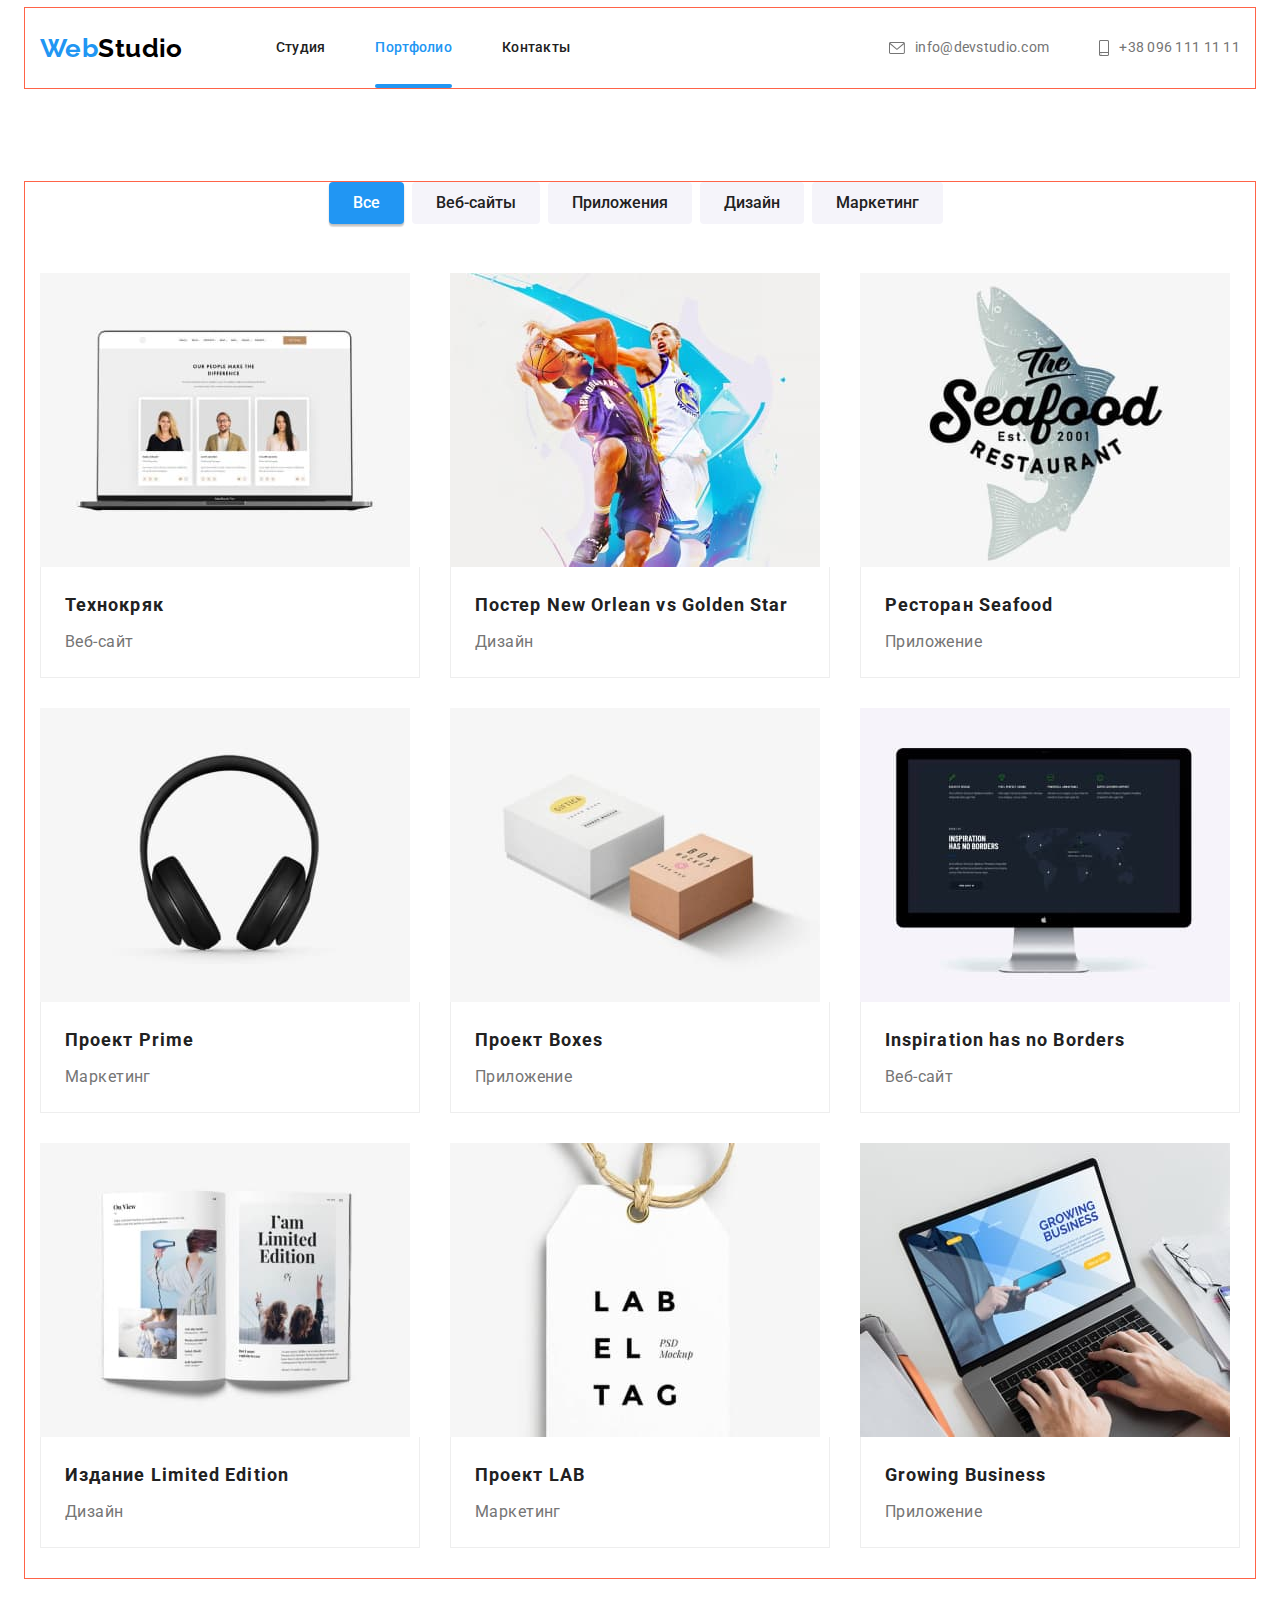
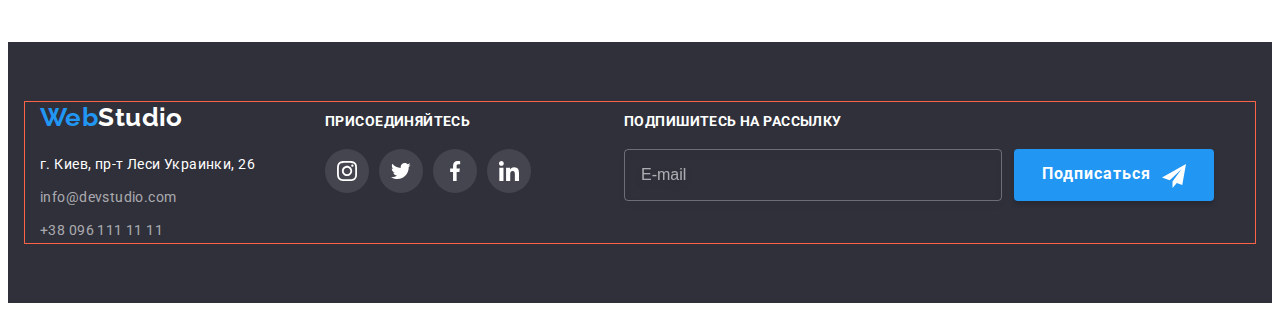
==== commit ba13a8d0: "footer finish" ====
--- a/portfolio.html
+++ b/portfolio.html
@@ -174,10 +174,11 @@
         </section>
 
     </main>
-    <!-- <footer class="footer">
+    <footer class="footer">
         <div class="container footer-container">
                 <div class="footer-first">
                     <a href="" class="logo footer-logo">Web<span class="footer-logo-part">Studio</span></a>
+                    <div class="footer-addr-wrap">
                     <address class="footer-addr footer-link link">
                         <p class="footer-addres">г. Киев, пр-т Леси Украинки, 26</p>
                         <ul class="footer-list list">
@@ -189,6 +190,7 @@
                             </li>
                         </ul>
                     </address>
+                    </div>
                 </div>
             <div class="connect">
                 <h3 class="connect-title">присоединяйтесь</h3>
@@ -223,11 +225,11 @@
                         </li>
                     </ul>
             </div>
-            <div>
+            <div class="submit-wrap">
                 <p class="submit-title">Подпишитесь на рассылку</p>
                 <form>
                     <div class="submit-fild">
-                        <input class="submit-input" type="email" name="mail" id="mail" placeholder="E-mail">
+                        <input class="submit-input" type="email" name="mail" id="mail" placeholder="E-mail" required>
                             <button type="submit" class="submit-btn button">Подписаться
                             <svg class="submit-icon-send" width="24" height="24" >
                                 <use href="./images/symbol-defs.svg#icon-icon-send"></use>
@@ -237,6 +239,6 @@
                 </form>
             </div>
         </div>
-    </footer> -->
+    </footer>
 </body>
 </html>--- a/css/main.min.css
+++ b/css/main.min.css
@@ -1 +1 @@
-@import"https://fonts.googleapis.com/css2?family=Raleway:wght@700&family=Roboto:wght@400;500;700;900&display=swap";:root{--sercondary-text-color: #757575;--main-text-color: #212121;--accent-color: #2196F3;--primary-white-color: #FFFFFF;--duration-time: 250ms;--timing-function: cubic-bezier(0.4, 0, 0.2, 1)}.visually-hidden{position:absolute;overflow:hidden;clip:rect(0 0 0 0);height:1px;width:1px;margin:-1px;padding:0;border:0}.about-list,.header-list,.header .container,.check-text span,.check-text,.modal-close-btn{display:-webkit-box;display:-ms-flexbox;display:flex;-webkit-box-align:center;-ms-flex-align:center;align-items:center}p,h1,h2,h3,h4,h5,h6{margin:0}ul,ol{margin:0;padding:0}img{display:block;max-width:100%;height:auto}body{font-size:14px;font-family:"Roboto",sans-serif;letter-spacing:.03em;color:var(--main-text-color);background-color:var(--primary-white-color)}.list{list-style:none;padding:0;margin:0}.link{display:block;text-decoration:none}.img{display:block;max-width:100%;height:auto}.container{width:100%;padding-left:15px;padding-right:15px;margin:0 auto;outline:1px solid tomato}@media screen and (min-width: 480px){.container{max-width:480px}}@media screen and (min-width: 768px){.container{max-width:768px}}@media screen and (min-width: 1200px){.container{max-width:1200px}}.section-title{font-size:28px;line-height:1.18;text-align:center}@media screen and (min-width: 1200px){.section-title{font-size:36px;line-height:1.16}}.logo{display:inline-block;font-family:"Raleway",sans-serif;text-decoration:none;color:var(--accent-color);font-weight:700;font-size:24px;line-height:1.17}@media screen and (min-width: 1200px){.logo{font-size:26px;line-height:1.19}}.button{font-weight:700;font-size:16px;line-height:1.87;display:-webkit-box;display:-ms-flexbox;display:flex;letter-spacing:.06em;color:var(--primary-white-color);font-family:inherit;background-color:var(--accent-color);cursor:pointer}.backdrop{position:fixed;top:0;width:100%;height:100%;background-color:rgba(0,0,0,.2);-webkit-transition:opacity 300ms,visibility 300ms;transition:opacity 300ms,visibility 300ms}.modal{position:absolute;padding:40px;width:528px;min-height:581px;background-color:#fff;border-radius:4px;top:50%;left:50%;-webkit-transform:translate(-50%, -50%) scale(1);transform:translate(-50%, -50%) scale(1)}.backdrop.is-hidden .modal{-webkit-transform:scale(0.5);transform:scale(0.5)}.modal-close-btn{-webkit-box-pack:center;-ms-flex-pack:center;justify-content:center;position:absolute;top:8px;right:8px;width:30px;height:30px;border-radius:50%;border:1px solid rgba(0,0,0,.1);background-color:var(--primary-white-color);-webkit-transition-property:fill var(--duration-time);transition-property:fill var(--duration-time);-webkit-transition-timing-function:var(--timing-function);transition-timing-function:var(--timing-function)}.modal-close-btn:hover,.modal-close-btn:focus{fill:var(--accent-color)}.is-hidden{opacity:0;pointer-events:none;visibility:hidden}.modal-title{font-weight:700;font-size:20px;line-height:1.15;text-align:center;margin-bottom:12px}.modal-field{margin-bottom:30px}.modal-label{font-weight:400;font-size:12px;line-height:1.16;letter-spacing:.01em;color:var(--sercondary-text-color);display:block;margin-bottom:4px}.modal-input{width:100%;height:40px;padding:0;padding-left:42px;border:1px solid rgba(33,33,33,.2);border-radius:4px;outline:none;-webkit-transition-property:border-color var(--duration-time);transition-property:border-color var(--duration-time);-webkit-transition-timing-function:var(--timing-function);transition-timing-function:var(--timing-function)}.modal-input:focus{border-color:var(--accent-color);cursor:pointer}.modal-input-wrap{position:relative}.input-icon{position:absolute;left:12px;top:50%;-webkit-transform:translateY(-50%);transform:translateY(-50%);-webkit-transition-property:fill var(--duration-time);transition-property:fill var(--duration-time);-webkit-transition-timing-function:var(--timing-function);transition-timing-function:var(--timing-function)}.modal-input:focus+.input-icon{fill:var(--accent-color)}.modal-comment{width:100%;height:120px;padding:12px 16px;border:1px solid rgba(33,33,33,.2);border-radius:4px;resize:none;outline:none}.modal-comment::-webkit-input-placeholder{color:rgba(117,117,117,.5)}.modal-comment::-moz-placeholder{color:rgba(117,117,117,.5)}.modal-comment:-ms-input-placeholder{color:rgba(117,117,117,.5)}.modal-comment::-ms-input-placeholder{color:rgba(117,117,117,.5)}.modal-comment::placeholder{color:rgba(117,117,117,.5)}.modal-comment:focus{border-color:var(--accent-color);cursor:pointer}.sent-btn{display:block;margin-right:auto;margin-left:auto;min-width:200px;padding-top:10px;padding-bottom:10px;border-radius:4px;border:none;-webkit-box-shadow:0px 4px 4px rgba(0,0,0,.15);box-shadow:0px 4px 4px rgba(0,0,0,.15)}.sent-btn:hover,.sent-btn:focus{background-color:#188ce8}.check-text{color:var(--sercondary-text-color);line-height:1.7;-webkit-box-pack:center;-ms-flex-pack:center;justify-content:center;margin-bottom:30px}.check-text span{width:16px;height:15px;border:2px solid #212121;border-radius:3px;margin-right:7px;-webkit-box-pack:center;-ms-flex-pack:center;justify-content:center;-webkit-transition-property:border-color;transition-property:border-color;-webkit-transition-duration:var(--duration-time);transition-duration:var(--duration-time);-webkit-transition-timing-function:var(--timing-function);transition-timing-function:var(--timing-function)}.input-check:checked+.check-text span{background-color:var(--accent-color);border:none}.input-check:focus+.check-text span{border-color:var(--accent-color)}.check-icon{fill:rgba(0,0,0,0)}.input-check:checked+.check-text .check-icon{fill:var(--primary-white-color)}.check-conditions{text-decoration:none;-webkit-text-decoration-line:underline;text-decoration-line:underline;color:var(--accent-color)}.header{border-bottom:1px;border-bottom-color:#ececec;padding-top:16px;padding-bottom:16px}@media screen and (min-width: 768px){.header{padding-top:0;padding-bottom:0}}@media screen and (min-width: 768px){.header-logo{margin-right:88px}}@media screen and (min-width: 1200px){.header-logo{margin-right:93px}}.header-logo-part{color:#000}@media screen and (max-width: 767px){.header-navigation{display:none}}.header-item:not(:last-child){position:relative;margin-right:50px}.header-link{padding-top:32px;padding-bottom:32px;font-weight:500;line-height:1.14;letter-spacing:.02em;color:inherit}.header-connect{margin-left:auto}@media screen and (max-width: 767px){.header-connect{display:none}}.header-list-connect{display:block}@media screen and (min-width: 1200px){.header-list-connect{display:-webkit-box;display:-ms-flexbox;display:flex}}@media screen and (min-width: 768px){.header-item-connect:not(:last-child){margin-bottom:10px}}@media screen and (min-width: 1200px){.header-item-connect:not(:last-child){margin-right:50px;margin-bottom:0}}@media screen and (min-width: 768px){.header-link-cont{font-size:12px;line-height:1.17;letter-spacing:.02em;color:var(--sercondary-text-color)}}@media screen and (min-width: 1200px){.header-link-cont{padding-top:32px;padding-bottom:32px;font-size:14px;line-height:1.14;display:-webkit-box;display:-ms-flexbox;display:flex;-webkit-box-align:center;-ms-flex-align:center;align-items:center;-webkit-box-pack:center;-ms-flex-pack:center;justify-content:center}}.header-link,.header-link-cont,.header-link,.header-link-cont,.logo,.link-footer,.link-footer{-webkit-transition-property:color;transition-property:color;-webkit-transition-duration:var(--duration-time);transition-duration:var(--duration-time);-webkit-transition-timing-function:var(--timing-function);transition-timing-function:var(--timing-function)}.header-link:hover,.header-link-cont:hover,.header-link:focus,.header-link-cont:focus,.current,.logo:focus,.link-footer:focus,.link-footer:hover{color:var(--accent-color)}.heder-icon-tel,.heder-icon-mail{fill:currentColor;margin-right:10px}.header-link-now::after{content:"";position:absolute;left:0;bottom:0;display:block;width:100%;height:4px;border-radius:2px;background-color:var(--accent-color)}.hero{width:100%;padding-top:118px;padding-bottom:118px;text-align:center;background-color:#2f303a}@media screen and (min-width: 480px){.hero{max-width:480px}}@media screen and (min-width: 768px){.hero{max-width:768px}}@media screen and (min-width: 1200px){.hero{max-width:1200px;padding-top:200px;padding-bottom:200px}}.hero-tittle{margin-top:0;margin-left:auto;margin-right:auto;margin-bottom:30px;text-align:center;font-weight:900;max-width:360px;font-size:26px;line-height:1.62;letter-spacing:.06em;text-transform:uppercase;color:var(--primary-white-color)}@media screen and (min-width: 1200px){.hero-tittle{font-size:44px;line-height:1.36;max-width:696px}}.hero-btn{display:inline-block;min-width:200px;padding-top:10px;padding-bottom:10px;border-radius:4px;border:none;-webkit-box-shadow:0px 4px 4px rgba(0,0,0,.15);box-shadow:0px 4px 4px rgba(0,0,0,.15)}.overlay{height:400px;margin-left:auto;margin-right:auto;background-image:-webkit-gradient(linear, left top, left bottom, from(rgba(47, 48, 58, 0.4)), to(rgba(47, 48, 58, 0.4))),url(../images/hero_img.jpg);background-image:linear-gradient(rgba(47, 48, 58, 0.4), rgba(47, 48, 58, 0.4)),url(../images/hero_img.jpg);background-repeat:no-repeat;background-position:center;background-size:cover}@media screen and (min-width: 1200px){.overlay{max-width:1600px;height:600px}}.advantage{padding-top:60px;padding-bottom:60px}@media screen and (min-width: 1200px){.advantage{padding-top:94px;padding-bottom:94px}}.preference-list{margin-bottom:-30px}@media screen and (min-width: 768px){.preference-list{display:-webkit-box;display:-ms-flexbox;display:flex;-ms-flex-wrap:wrap;flex-wrap:wrap;margin-left:-30px}}@media screen and (min-width: 1200px){.preference-list{margin-bottom:0}}.preference-item{margin-bottom:30px}.preference-item::before{content:"";display:block;height:120px;background-repeat:no-repeat;background-position:center;background-color:#f5f4fa;border-radius:4px;margin-bottom:30px}@media screen and (min-width: 768px){.preference-item{width:calc(50% - 30px);margin-left:30px}}@media screen and (min-width: 1200px){.preference-item{width:calc(25% - 30px);margin-bottom:0}}.icon-antena::before{background-image:url("../images/antenna 1.svg")}.icon-clock::before{background-image:url("../images/clock 1.svg")}.icon-diagram::before{background-image:url("../images/diagram 1.svg")}.icon-astronaut::before{background-image:url("../images/astronaut 1.svg")}.preference-heading{margin-bottom:10px;font-size:14px;line-height:1.14;text-align:center;text-transform:uppercase;color:var(--main-text-color)}@media screen and (min-width: 768px){.preference-heading{text-align:left}}.preference-desc{line-height:1.71;color:var(--sercondary-text-color)}.about{padding-top:0;padding-bottom:94px}@media screen and (max-width: 1200px){.about{display:none}}.about-title{margin-bottom:50px}.about-item:not(:last-child):not(:last-child){margin-right:30px}.about-wrap{position:relative}.about-descr{position:absolute;display:block;bottom:0;border:1px solid #000;width:100%;color:#fff;background-color:rgba(47,48,58,.8);padding:27px 81px;font-size:14px;line-height:1.14;text-transform:uppercase;text-align:center}.team{padding-top:60px;padding-bottom:60px;background-color:#f5f4fa}@media screen and (min-width: 1200px){.team{padding-top:94px;padding-bottom:94px}}.team-title{margin-bottom:30px}@media screen and (min-width: 1200px){.team-title{margin-bottom:50px}}.team-list{margin-bottom:-30px}@media screen and (min-width: 768px){.team-list{display:-webkit-box;display:-ms-flexbox;display:flex;-ms-flex-wrap:wrap;flex-wrap:wrap;margin-left:-30px}}@media screen and (min-width: 1200px){.team-list{margin-left:0;margin-bottom:0}}.team-item{-webkit-box-shadow:0px 1px 3px rgba(0,0,0,.12),0px 1px 1px rgba(0,0,0,.14),0px 2px 1px rgba(0,0,0,.2);box-shadow:0px 1px 3px rgba(0,0,0,.12),0px 1px 1px rgba(0,0,0,.14),0px 2px 1px rgba(0,0,0,.2);margin-bottom:30px}@media screen and (min-width: 768px){.team-item{width:calc(50% - 30px);margin-left:30px}}@media screen and (min-width: 1200px){.team-item{width:calc(25% - 30px);margin-bottom:0;margin-left:0}.team-item:not(:last-child){margin-right:30px}}.team-image{margin-bottom:30px}.team-container{padding:0px 122px 24px 122px;-webkit-box-shadow:0px 1px 3px rgba(0,0,0,.12),0px 1px 1px rgba(0,0,0,.14),0px 2px 1px rgba(0,0,0,.2);box-shadow:0px 1px 3px rgba(0,0,0,.12),0px 1px 1px rgba(0,0,0,.14),0px 2px 1px rgba(0,0,0,.2);border-radius:0px 0px 4px 4px}@media screen and (min-width: 768px){.team-container{padding:0px 74px 24px 74px}}@media screen and (min-width: 1200px){.team-container{padding:0px 32px 30px 32px}}.team-member{margin-bottom:10px;font-weight:500;font-size:16px;line-height:1.19;text-align:center}.team-profession{font-size:16px;line-height:1.19;text-align:center;color:var(--sercondary-text-color);margin-bottom:16px}.team-soc-list{display:-webkit-box;display:-ms-flexbox;display:flex;-webkit-box-pack:center;-ms-flex-pack:center;justify-content:center}.team-soc-item+.team-soc-item{margin-left:10px}.team-soc-link{width:44px;height:44px;display:-webkit-box;display:-ms-flexbox;display:flex;-webkit-box-pack:center;-ms-flex-pack:center;justify-content:center;-webkit-box-align:center;-ms-flex-align:center;align-items:center;-webkit-transition-property:background-color,border-radius;transition-property:background-color,border-radius;-webkit-transition-duration:var(--duration-time);transition-duration:var(--duration-time);-webkit-transition-timing-function:var(--timing-function);transition-timing-function:var(--timing-function)}.team-soc-link:hover,.team-soc-link:focus{background-color:var(--accent-color);border-radius:50%}.team-item-icon{fill:#afb1b8;-webkit-transition-property:fill;transition-property:fill;-webkit-transition-duration:var(--duration-time);transition-duration:var(--duration-time);-webkit-transition-timing-function:var(--timing-function);transition-timing-function:var(--timing-function)}.team-soc-link:hover .team-item-icon,.team-soc-link:focus .team-item-icon{fill:var(--primary-white-color)}.client{padding-top:60px;padding-bottom:60px}@media screen and (min-width: 1200px){.client{padding-top:94px;padding-bottom:94px}}.client-title{margin-bottom:30px}@media screen and (min-width: 1200px){.client-title{margin-bottom:50px}}.client-list{display:-webkit-box;display:-ms-flexbox;display:flex;-ms-flex-wrap:wrap;flex-wrap:wrap;-webkit-box-pack:center;-ms-flex-pack:center;justify-content:center;margin-left:-30px;margin-bottom:-30px}@media screen and (min-width: 1200px){.client-list{margin-bottom:0}}.client-item{width:calc(50% - 30px);margin-left:30px;margin-bottom:30px}@media screen and (min-width: 768px){.client-item{width:calc(33.3333333333% - 30px)}}@media screen and (min-width: 1200px){.client-item{width:calc(16.6666666667% - 30px);margin-bottom:0}}.client-link{height:92px;display:-webkit-box;display:-ms-flexbox;display:flex;-webkit-box-pack:center;-ms-flex-pack:center;justify-content:center;-webkit-box-align:center;-ms-flex-align:center;align-items:center;border:1px solid #afb1b8;-webkit-transition-property:border;transition-property:border;-webkit-transition-duration:var(--duration-time);transition-duration:var(--duration-time);-webkit-transition-timing-function:var(--timing-function);transition-timing-function:var(--timing-function)}.client-link:hover,.client-link:focus{border:1px solid var(--accent-color)}.client-item-icon{fill:#afb1b8;-webkit-transition-property:fill;transition-property:fill;-webkit-transition-duration:var(--duration-time);transition-duration:var(--duration-time);-webkit-transition-timing-function:var(--timing-function);transition-timing-function:var(--timing-function)}.client-link:hover .client-item-icon,.client-link:focus .client-item-icon{fill:var(--accent-color)}.footer{padding-top:60px;padding-bottom:60px;background-color:#2f303a}.footer-container{display:-webkit-box;display:-ms-flexbox;display:flex;-webkit-box-align:baseline;-ms-flex-align:baseline;align-items:baseline}.footer-first{margin-right:70px}.footer-logo{margin-bottom:20px}.footer-logo-part{display:inline-block;color:var(--primary-white-color)}.footer-link{font-weight:400;line-height:1.71}.footer-addres{margin-bottom:9px}.footer-addr{font-style:normal;color:var(--primary-white-color)}.footer-item:not(:last-child){margin-bottom:9px}.link-footer{color:rgba(255,255,255,.6)}.connect{margin-right:93px}.connect-title{font-size:14px;color:var(--primary-white-color);text-transform:uppercase;margin-bottom:20px}.connect-soc-list{display:-webkit-box;display:-ms-flexbox;display:flex}.connect-soc-link{width:44px;height:44px;display:-webkit-box;display:-ms-flexbox;display:flex;-webkit-box-pack:center;-ms-flex-pack:center;justify-content:center;-webkit-box-align:center;-ms-flex-align:center;align-items:center;background-color:rgba(255,255,255,.1);border-radius:50%;-webkit-transition-property:background-color,border-radius;transition-property:background-color,border-radius;-webkit-transition-duration:var(--duration-time);transition-duration:var(--duration-time);-webkit-transition-timing-function:var(--timing-function);transition-timing-function:var(--timing-function)}.connect-soc-link:hover,.connect-soc-link:focus{background-color:var(--accent-color);border-radius:50%}.connect-item-icon{fill:var(--primary-white-color);-webkit-transition-property:fill;transition-property:fill;-webkit-transition-duration:var(--duration-time);transition-duration:var(--duration-time);-webkit-transition-timing-function:var(--timing-function);transition-timing-function:var(--timing-function)}.connect-soc-link:hover .connect-item-icon,.connect-soc-link:focus .connect-item-icon{fill:var(--primary-white-color)}.connect-soc-item+.connect-soc-item{margin-left:10px}.submit-title{font-weight:700;text-transform:uppercase;color:var(--primary-white-color);margin-bottom:20px}.submit-fild{display:-webkit-box;display:-ms-flexbox;display:flex}.submit-input{width:358px;border:1px solid rgba(255,255,255,.3);-webkit-filter:drop-shadow(0px 4px 4px rgba(0, 0, 0, 0.15));filter:drop-shadow(0px 4px 4px rgba(0, 0, 0, 0.15));border-radius:4px;background-color:inherit;font-size:16px;line-height:1.25;padding-top:15px;padding-bottom:15px;padding-left:16px;margin-right:12px;color:var(--primary-white-color)}.submit-input::-webkit-input-placeholder{color:rgba(255,255,255,.6)}.submit-input::-moz-placeholder{color:rgba(255,255,255,.6)}.submit-input:-ms-input-placeholder{color:rgba(255,255,255,.6)}.submit-input::-ms-input-placeholder{color:rgba(255,255,255,.6)}.submit-input::placeholder{color:rgba(255,255,255,.6)}.submit-btn{position:relative;min-width:200px;padding:10px 28px;border-radius:4px;border:none;-webkit-box-shadow:0px 4px 4px rgba(0,0,0,.15);box-shadow:0px 4px 4px rgba(0,0,0,.15)}.submit-icon-send{position:absolute;right:28px;bottom:13px;fill:var(--primary-white-color)}.portfolio{padding-top:60px;padding-bottom:60px}@media screen and (min-width: 1200px){.portfolio{padding-top:94px;padding-bottom:94px}}.filter-list{display:-webkit-box;display:-ms-flexbox;display:flex;-ms-flex-wrap:wrap;flex-wrap:wrap;margin-bottom:40px;-webkit-box-pack:start;-ms-flex-pack:start;justify-content:flex-start}.filter-item{margin-right:8px;margin-bottom:15px}.filter-btn{padding:6px 22px;border-radius:4px;border-color:rgba(0,0,0,0);font-weight:500;font-size:16px;line-height:1.62;text-align:center;background:#f5f4fa;color:var(--main-text-color);font-family:inherit;cursor:pointer;-webkit-transition-property:color,background-color,-webkit-box-shadow;transition-property:color,background-color,-webkit-box-shadow;transition-property:color,background-color,box-shadow;transition-property:color,background-color,box-shadow,-webkit-box-shadow;-webkit-transition-duration:var(--duration-time);transition-duration:var(--duration-time);-webkit-transition-timing-function:var(--timing-function);transition-timing-function:var(--timing-function)}.filter-btn:hover,.filter-btn:focus{color:var(--primary-white-color);background-color:var(--accent-color);-webkit-box-shadow:0px 4px 4px rgba(0,0,0,.25),0px 3px 1px rgba(0,0,0,.1),0px 1px 2px rgba(0,0,0,.08),0px 2px 2px rgba(0,0,0,.12);box-shadow:0px 4px 4px rgba(0,0,0,.25),0px 3px 1px rgba(0,0,0,.1),0px 1px 2px rgba(0,0,0,.08),0px 2px 2px rgba(0,0,0,.12)}.filter-btn.current{color:var(--primary-white-color);background-color:var(--accent-color);-webkit-box-shadow:0px 3px 1px rgba(0,0,0,.1),0px 1px 2px rgba(0,0,0,.08),0px 2px 2px rgba(0,0,0,.12);box-shadow:0px 3px 1px rgba(0,0,0,.1),0px 1px 2px rgba(0,0,0,.08),0px 2px 2px rgba(0,0,0,.12)}.projects-list{margin-bottom:-30px}@media screen and (min-width: 768px){.projects-list{display:-webkit-box;display:-ms-flexbox;display:flex;-ms-flex-wrap:wrap;flex-wrap:wrap;margin-left:-30px}}.projects-item{margin-bottom:30px;-webkit-transition-property:-webkit-box-shadow;transition-property:-webkit-box-shadow;transition-property:box-shadow;transition-property:box-shadow, -webkit-box-shadow;-webkit-transition-duration:var(--duration-time);transition-duration:var(--duration-time);-webkit-transition-timing-function:var(--timing-function);transition-timing-function:var(--timing-function)}@media screen and (min-width: 768px){.projects-item{width:calc(50% - 30px);margin-left:30px}}@media screen and (min-width: 1200px){.projects-item{width:calc(33.3333333333% - 30px)}}.projects-item:hover,.projects-item:focus{-webkit-box-shadow:0px 1px 1px rgba(0,0,0,.12),0px 4px 4px rgba(0,0,0,.06),1px 4px 6px rgba(0,0,0,.16);box-shadow:0px 1px 1px rgba(0,0,0,.12),0px 4px 4px rgba(0,0,0,.06),1px 4px 6px rgba(0,0,0,.16)}.projects-link{display:-webkit-box;display:-ms-flexbox;display:flex;-webkit-box-orient:vertical;-webkit-box-direction:normal;-ms-flex-direction:column;flex-direction:column;height:100%}.projects-wrap{position:relative;overflow:hidden}.overlay-text{position:absolute;top:0;color:#fff;background-color:rgba(33,150,243,.9);font-size:18px;line-height:1.55;padding:63px 24px;-webkit-transform:translateY(111%);transform:translateY(111%);-webkit-transition-property:-webkit-transform;transition-property:-webkit-transform;transition-property:transform;transition-property:transform, -webkit-transform;-webkit-transition-duration:var(--duration-time);transition-duration:var(--duration-time);-webkit-transition-timing-function:var(--timing-function);transition-timing-function:var(--timing-function);overflow:auto}@media screen and (min-width: 768px){.overlay-text{-webkit-transform:translateY(101%);transform:translateY(101%)}}.projects-item:hover .overlay-text{-webkit-transform:translateY(0%);transform:translateY(0%)}.project-container{-webkit-box-flex:1;-ms-flex-positive:1;flex-grow:1;padding:20px 24px;border:1px solid #eee;border-top:none}.project-name{margin-bottom:4px;font-size:18px;line-height:2;letter-spacing:.06em;color:var(--main-text-color)}.project-type{color:var(--sercondary-text-color);font-size:16px;line-height:1.88}/*# sourceMappingURL=main.min.css.map */+@import"https://fonts.googleapis.com/css2?family=Raleway:wght@700&family=Roboto:wght@400;500;700;900&display=swap";:root{--sercondary-text-color: #757575;--main-text-color: #212121;--accent-color: #2196F3;--primary-white-color: #FFFFFF;--duration-time: 250ms;--timing-function: cubic-bezier(0.4, 0, 0.2, 1)}.visually-hidden{position:absolute;overflow:hidden;clip:rect(0 0 0 0);height:1px;width:1px;margin:-1px;padding:0;border:0}.about-list,.header-list,.header .container,.check-text span,.check-text,.modal-close-btn{display:-webkit-box;display:-ms-flexbox;display:flex;-webkit-box-align:center;-ms-flex-align:center;align-items:center}p,h1,h2,h3,h4,h5,h6{margin:0}ul,ol{margin:0;padding:0}img{display:block;max-width:100%;height:auto}body{font-size:14px;font-family:"Roboto",sans-serif;letter-spacing:.03em;color:var(--main-text-color);background-color:var(--primary-white-color)}.list{list-style:none;padding:0;margin:0}.link{display:block;text-decoration:none}.img{display:block;max-width:100%;height:auto}.container{width:100%;padding-left:15px;padding-right:15px;margin:0 auto;outline:1px solid tomato}@media screen and (min-width: 480px){.container{max-width:480px}}@media screen and (min-width: 768px){.container{max-width:768px}}@media screen and (min-width: 1200px){.container{max-width:1200px}}.section-title{font-size:28px;line-height:1.18;text-align:center}@media screen and (min-width: 1200px){.section-title{font-size:36px;line-height:1.16}}.logo{display:inline-block;font-family:"Raleway",sans-serif;text-decoration:none;color:var(--accent-color);font-weight:700;font-size:24px;line-height:1.17}@media screen and (min-width: 1200px){.logo{font-size:26px;line-height:1.19}}.button{font-weight:700;font-size:16px;line-height:1.87;display:-webkit-box;display:-ms-flexbox;display:flex;letter-spacing:.06em;color:var(--primary-white-color);font-family:inherit;background-color:var(--accent-color);cursor:pointer}.backdrop{position:fixed;top:0;width:100%;height:100%;background-color:rgba(0,0,0,.2);-webkit-transition:opacity 300ms,visibility 300ms;transition:opacity 300ms,visibility 300ms}.modal{position:absolute;padding:40px;width:528px;min-height:581px;background-color:#fff;border-radius:4px;top:50%;left:50%;-webkit-transform:translate(-50%, -50%) scale(1);transform:translate(-50%, -50%) scale(1)}.backdrop.is-hidden .modal{-webkit-transform:scale(0.5);transform:scale(0.5)}.modal-close-btn{-webkit-box-pack:center;-ms-flex-pack:center;justify-content:center;position:absolute;top:8px;right:8px;width:30px;height:30px;border-radius:50%;border:1px solid rgba(0,0,0,.1);background-color:var(--primary-white-color);-webkit-transition-property:fill var(--duration-time);transition-property:fill var(--duration-time);-webkit-transition-timing-function:var(--timing-function);transition-timing-function:var(--timing-function)}.modal-close-btn:hover,.modal-close-btn:focus{fill:var(--accent-color)}.is-hidden{opacity:0;pointer-events:none;visibility:hidden}.modal-title{font-weight:700;font-size:20px;line-height:1.15;text-align:center;margin-bottom:12px}.modal-field{margin-bottom:30px}.modal-label{font-weight:400;font-size:12px;line-height:1.16;letter-spacing:.01em;color:var(--sercondary-text-color);display:block;margin-bottom:4px}.modal-input{width:100%;height:40px;padding:0;padding-left:42px;border:1px solid rgba(33,33,33,.2);border-radius:4px;outline:none;-webkit-transition-property:border-color var(--duration-time);transition-property:border-color var(--duration-time);-webkit-transition-timing-function:var(--timing-function);transition-timing-function:var(--timing-function)}.modal-input:focus{border-color:var(--accent-color);cursor:pointer}.modal-input-wrap{position:relative}.input-icon{position:absolute;left:12px;top:50%;-webkit-transform:translateY(-50%);transform:translateY(-50%);-webkit-transition-property:fill var(--duration-time);transition-property:fill var(--duration-time);-webkit-transition-timing-function:var(--timing-function);transition-timing-function:var(--timing-function)}.modal-input:focus+.input-icon{fill:var(--accent-color)}.modal-comment{width:100%;height:120px;padding:12px 16px;border:1px solid rgba(33,33,33,.2);border-radius:4px;resize:none;outline:none}.modal-comment::-webkit-input-placeholder{color:rgba(117,117,117,.5)}.modal-comment::-moz-placeholder{color:rgba(117,117,117,.5)}.modal-comment:-ms-input-placeholder{color:rgba(117,117,117,.5)}.modal-comment::-ms-input-placeholder{color:rgba(117,117,117,.5)}.modal-comment::placeholder{color:rgba(117,117,117,.5)}.modal-comment:focus{border-color:var(--accent-color);cursor:pointer}.sent-btn{display:block;margin-right:auto;margin-left:auto;min-width:200px;padding-top:10px;padding-bottom:10px;border-radius:4px;border:none;-webkit-box-shadow:0px 4px 4px rgba(0,0,0,.15);box-shadow:0px 4px 4px rgba(0,0,0,.15)}.sent-btn:hover,.sent-btn:focus{background-color:#188ce8}.check-text{color:var(--sercondary-text-color);line-height:1.7;-webkit-box-pack:center;-ms-flex-pack:center;justify-content:center;margin-bottom:30px}.check-text span{width:16px;height:15px;border:2px solid #212121;border-radius:3px;margin-right:7px;-webkit-box-pack:center;-ms-flex-pack:center;justify-content:center;-webkit-transition-property:border-color;transition-property:border-color;-webkit-transition-duration:var(--duration-time);transition-duration:var(--duration-time);-webkit-transition-timing-function:var(--timing-function);transition-timing-function:var(--timing-function)}.input-check:checked+.check-text span{background-color:var(--accent-color);border:none}.input-check:focus+.check-text span{border-color:var(--accent-color)}.check-icon{fill:rgba(0,0,0,0)}.input-check:checked+.check-text .check-icon{fill:var(--primary-white-color)}.check-conditions{text-decoration:none;-webkit-text-decoration-line:underline;text-decoration-line:underline;color:var(--accent-color)}.header{border-bottom:1px;border-bottom-color:#ececec}.header-container{display:-webkit-box;display:-ms-flexbox;display:flex;-webkit-box-align:center;-ms-flex-align:center;align-items:center;-webkit-box-pack:justify;-ms-flex-pack:justify;justify-content:space-between;min-height:60px}.mobil-menu-btn{display:-webkit-inline-box;display:-ms-inline-flexbox;display:inline-flex;margin:0;padding:0;border:none;background-color:rgba(0,0,0,0)}.mobil-menu-btn .icon-close{display:none}.mobil-menu-btn.is-open .icon-close{display:block}.mobil-menu-btn.is-open .icon-mobmenu{display:none}@media screen and (min-width: 768px){.header-logo{margin-right:88px}}@media screen and (min-width: 1200px){.header-logo{margin-right:93px}}.header-logo-part{color:#000}@media screen and (max-width: 767px){.header-navigation{display:none}}.header-item:not(:last-child){position:relative;margin-right:50px}.header-link{padding-top:32px;padding-bottom:32px;font-weight:500;line-height:1.14;letter-spacing:.02em;color:inherit}.header-connect{margin-left:auto}@media screen and (max-width: 767px){.header-connect{display:none}}.header-list-connect{display:block}@media screen and (min-width: 1200px){.header-list-connect{display:-webkit-box;display:-ms-flexbox;display:flex}}@media screen and (min-width: 768px){.header-item-connect:not(:last-child){margin-bottom:10px}}@media screen and (min-width: 1200px){.header-item-connect:not(:last-child){margin-right:50px;margin-bottom:0}}@media screen and (min-width: 768px){.header-link-cont{font-size:12px;line-height:1.17;letter-spacing:.02em;color:var(--sercondary-text-color)}}@media screen and (min-width: 1200px){.header-link-cont{padding-top:32px;padding-bottom:32px;font-size:14px;line-height:1.14;display:-webkit-box;display:-ms-flexbox;display:flex;-webkit-box-align:center;-ms-flex-align:center;align-items:center;-webkit-box-pack:center;-ms-flex-pack:center;justify-content:center}}.header-link,.header-link-cont,.header-link,.header-link-cont,.logo,.link-footer,.link-footer{-webkit-transition-property:color;transition-property:color;-webkit-transition-duration:var(--duration-time);transition-duration:var(--duration-time);-webkit-transition-timing-function:var(--timing-function);transition-timing-function:var(--timing-function)}.header-link:hover,.header-link-cont:hover,.header-link:focus,.header-link-cont:focus,.current,.logo:focus,.link-footer:focus,.link-footer:hover{color:var(--accent-color)}.heder-icon-tel,.heder-icon-mail{fill:currentColor;margin-right:10px}.header-link-now::after{content:"";position:absolute;left:0;bottom:0;display:block;width:100%;height:4px;border-radius:2px;background-color:var(--accent-color)}.hero{width:100%;padding-top:118px;padding-bottom:118px;text-align:center;background-color:#2f303a}@media screen and (min-width: 480px){.hero{max-width:480px}}@media screen and (min-width: 768px){.hero{max-width:768px}}@media screen and (min-width: 1200px){.hero{max-width:1200px;padding-top:200px;padding-bottom:200px}}.hero-tittle{margin-top:0;margin-left:auto;margin-right:auto;margin-bottom:30px;text-align:center;font-weight:900;max-width:360px;font-size:26px;line-height:1.62;letter-spacing:.06em;text-transform:uppercase;color:var(--primary-white-color)}@media screen and (min-width: 1200px){.hero-tittle{font-size:44px;line-height:1.36;max-width:696px}}.hero-btn{display:inline-block;min-width:200px;padding-top:10px;padding-bottom:10px;border-radius:4px;border:none;-webkit-box-shadow:0px 4px 4px rgba(0,0,0,.15);box-shadow:0px 4px 4px rgba(0,0,0,.15)}.overlay{height:400px;margin-left:auto;margin-right:auto;background-image:-webkit-gradient(linear, left top, left bottom, from(rgba(47, 48, 58, 0.4)), to(rgba(47, 48, 58, 0.4))),url(../images/hero_img.jpg);background-image:linear-gradient(rgba(47, 48, 58, 0.4), rgba(47, 48, 58, 0.4)),url(../images/hero_img.jpg);background-repeat:no-repeat;background-position:center;background-size:cover}@media screen and (min-width: 1200px){.overlay{max-width:1600px;height:600px}}.advantage{padding-top:60px;padding-bottom:60px}@media screen and (min-width: 1200px){.advantage{padding-top:94px;padding-bottom:94px}}.preference-list{margin-bottom:-30px}@media screen and (min-width: 768px){.preference-list{display:-webkit-box;display:-ms-flexbox;display:flex;-ms-flex-wrap:wrap;flex-wrap:wrap;margin-left:-30px}}@media screen and (min-width: 1200px){.preference-list{margin-bottom:0}}.preference-item{margin-bottom:30px}.preference-item::before{content:"";display:block;height:120px;background-repeat:no-repeat;background-position:center;background-color:#f5f4fa;border-radius:4px;margin-bottom:30px}@media screen and (min-width: 768px){.preference-item{width:calc(50% - 30px);margin-left:30px}}@media screen and (min-width: 1200px){.preference-item{width:calc(25% - 30px);margin-bottom:0}}.icon-antena::before{background-image:url("../images/antenna 1.svg")}.icon-clock::before{background-image:url("../images/clock 1.svg")}.icon-diagram::before{background-image:url("../images/diagram 1.svg")}.icon-astronaut::before{background-image:url("../images/astronaut 1.svg")}.preference-heading{margin-bottom:10px;font-size:14px;line-height:1.14;text-align:center;text-transform:uppercase;color:var(--main-text-color)}@media screen and (min-width: 768px){.preference-heading{text-align:left}}.preference-desc{line-height:1.71;color:var(--sercondary-text-color)}.about{padding-top:0;padding-bottom:94px}@media screen and (max-width: 1199px){.about{display:none}}.about-title{margin-bottom:50px}.about-item:not(:last-child):not(:last-child){margin-right:30px}.about-wrap{position:relative}.about-descr{position:absolute;display:block;bottom:0;border:1px solid #000;width:100%;color:#fff;background-color:rgba(47,48,58,.8);padding:27px 81px;font-size:14px;line-height:1.14;text-transform:uppercase;text-align:center}.team{padding-top:60px;padding-bottom:60px;background-color:#f5f4fa}@media screen and (min-width: 1200px){.team{padding-top:94px;padding-bottom:94px}}.team-title{margin-bottom:30px}@media screen and (min-width: 1200px){.team-title{margin-bottom:50px}}.team-list{margin-bottom:-30px}@media screen and (min-width: 768px){.team-list{display:-webkit-box;display:-ms-flexbox;display:flex;-ms-flex-wrap:wrap;flex-wrap:wrap;margin-left:-30px}}@media screen and (min-width: 1200px){.team-list{margin-left:0;margin-bottom:0}}.team-item{-webkit-box-shadow:0px 1px 3px rgba(0,0,0,.12),0px 1px 1px rgba(0,0,0,.14),0px 2px 1px rgba(0,0,0,.2);box-shadow:0px 1px 3px rgba(0,0,0,.12),0px 1px 1px rgba(0,0,0,.14),0px 2px 1px rgba(0,0,0,.2);margin-bottom:30px}@media screen and (min-width: 768px){.team-item{width:calc(50% - 30px);margin-left:30px}}@media screen and (min-width: 1200px){.team-item{width:calc(25% - 30px);margin-bottom:0;margin-left:0}.team-item:not(:last-child){margin-right:30px}}.team-image{margin-bottom:30px}.team-container{padding:0px 122px 24px 122px;-webkit-box-shadow:0px 1px 3px rgba(0,0,0,.12),0px 1px 1px rgba(0,0,0,.14),0px 2px 1px rgba(0,0,0,.2);box-shadow:0px 1px 3px rgba(0,0,0,.12),0px 1px 1px rgba(0,0,0,.14),0px 2px 1px rgba(0,0,0,.2);border-radius:0px 0px 4px 4px}@media screen and (min-width: 768px){.team-container{padding:0px 74px 24px 74px}}@media screen and (min-width: 1200px){.team-container{padding:0px 32px 30px 32px}}.team-member{margin-bottom:10px;font-weight:500;font-size:16px;line-height:1.19;text-align:center}.team-profession{font-size:16px;line-height:1.19;text-align:center;color:var(--sercondary-text-color);margin-bottom:16px}.team-soc-list{display:-webkit-box;display:-ms-flexbox;display:flex;-webkit-box-pack:center;-ms-flex-pack:center;justify-content:center}.team-soc-item+.team-soc-item{margin-left:10px}.team-soc-link{width:44px;height:44px;display:-webkit-box;display:-ms-flexbox;display:flex;-webkit-box-pack:center;-ms-flex-pack:center;justify-content:center;-webkit-box-align:center;-ms-flex-align:center;align-items:center;-webkit-transition-property:background-color,border-radius;transition-property:background-color,border-radius;-webkit-transition-duration:var(--duration-time);transition-duration:var(--duration-time);-webkit-transition-timing-function:var(--timing-function);transition-timing-function:var(--timing-function)}.team-soc-link:hover,.team-soc-link:focus{background-color:var(--accent-color);border-radius:50%}.team-item-icon{fill:#afb1b8;-webkit-transition-property:fill;transition-property:fill;-webkit-transition-duration:var(--duration-time);transition-duration:var(--duration-time);-webkit-transition-timing-function:var(--timing-function);transition-timing-function:var(--timing-function)}.team-soc-link:hover .team-item-icon,.team-soc-link:focus .team-item-icon{fill:var(--primary-white-color)}.client{padding-top:60px;padding-bottom:60px}@media screen and (min-width: 1200px){.client{padding-top:94px;padding-bottom:94px}}.client-title{margin-bottom:30px}@media screen and (min-width: 1200px){.client-title{margin-bottom:50px}}.client-list{display:-webkit-box;display:-ms-flexbox;display:flex;-ms-flex-wrap:wrap;flex-wrap:wrap;-webkit-box-pack:center;-ms-flex-pack:center;justify-content:center;margin-left:-30px;margin-bottom:-30px}@media screen and (min-width: 1200px){.client-list{margin-bottom:0}}.client-item{width:calc(50% - 30px);margin-left:30px;margin-bottom:30px}@media screen and (min-width: 768px){.client-item{width:calc(33.3333333333% - 30px)}}@media screen and (min-width: 1200px){.client-item{width:calc(16.6666666667% - 30px);margin-bottom:0}}.client-link{height:92px;display:-webkit-box;display:-ms-flexbox;display:flex;-webkit-box-pack:center;-ms-flex-pack:center;justify-content:center;-webkit-box-align:center;-ms-flex-align:center;align-items:center;border:1px solid #afb1b8;-webkit-transition-property:border;transition-property:border;-webkit-transition-duration:var(--duration-time);transition-duration:var(--duration-time);-webkit-transition-timing-function:var(--timing-function);transition-timing-function:var(--timing-function)}.client-link:hover,.client-link:focus{border:1px solid var(--accent-color)}.client-item-icon{fill:#afb1b8;-webkit-transition-property:fill;transition-property:fill;-webkit-transition-duration:var(--duration-time);transition-duration:var(--duration-time);-webkit-transition-timing-function:var(--timing-function);transition-timing-function:var(--timing-function)}.client-link:hover .client-item-icon,.client-link:focus .client-item-icon{fill:var(--accent-color)}.footer{padding-top:60px;padding-bottom:60px;background-color:#2f303a}@media screen and (min-width: 768px){.footer-container{display:-webkit-box;display:-ms-flexbox;display:flex;-ms-flex-wrap:wrap;flex-wrap:wrap;-ms-flex-line-pack:justify;align-content:space-between}}@media screen and (min-width: 1200px){.footer-container{-ms-flex-wrap:nowrap;flex-wrap:nowrap;-webkit-box-align:baseline;-ms-flex-align:baseline;align-items:baseline}}@media screen and (min-width: 768px){.footer-first{margin-left:76px}}@media screen and (min-width: 1200px){.footer-first{margin-right:70px;margin-left:0}}.footer-logo{display:block;width:154px;text-align:center;margin-left:auto;margin-right:auto;margin-bottom:20px}@media screen and (min-width: 1200px){.footer-logo{display:inline-block;text-align:left}}.footer-logo-part{display:inline-block;color:var(--primary-white-color)}.footer-link{font-weight:400;line-height:1.71}.footer-addr-wrap{margin-right:auto;margin-left:auto;text-align:center;margin-bottom:60px}@media screen and (min-width: 1200px){.footer-addr-wrap{text-align:left;margin-bottom:0}}.footer-addres{margin-bottom:8px}@media screen and (min-width: 1200px){.footer-addres{margin-bottom:9px}}.footer-addr{font-style:normal;color:var(--primary-white-color)}.footer-item:not(:last-child){margin-bottom:8px}@media screen and (min-width: 1200px){.footer-item:not(:last-child){margin-bottom:9px}}.link-footer{color:rgba(255,255,255,.6)}.connect{width:206px;margin-left:auto;margin-right:auto;text-align:center;margin-bottom:60px}@media screen and (min-width: 768px){.connect{margin-right:89px}}@media screen and (min-width: 1200px){.connect{margin-right:93px;margin-left:0;margin-bottom:0;text-align:left}}.connect-title{font-size:14px;color:var(--primary-white-color);text-transform:uppercase;margin-bottom:20px}.connect-soc-list{display:-webkit-box;display:-ms-flexbox;display:flex}.connect-soc-link{width:44px;height:44px;display:-webkit-box;display:-ms-flexbox;display:flex;-webkit-box-pack:center;-ms-flex-pack:center;justify-content:center;-webkit-box-align:center;-ms-flex-align:center;align-items:center;background-color:rgba(255,255,255,.1);border-radius:50%;-webkit-transition-property:background-color,border-radius;transition-property:background-color,border-radius;-webkit-transition-duration:var(--duration-time);transition-duration:var(--duration-time);-webkit-transition-timing-function:var(--timing-function);transition-timing-function:var(--timing-function)}.connect-soc-link:hover,.connect-soc-link:focus{background-color:var(--accent-color);border-radius:50%}.connect-item-icon{fill:var(--primary-white-color);-webkit-transition-property:fill;transition-property:fill;-webkit-transition-duration:var(--duration-time);transition-duration:var(--duration-time);-webkit-transition-timing-function:var(--timing-function);transition-timing-function:var(--timing-function)}.connect-soc-link:hover .connect-item-icon,.connect-soc-link:focus .connect-item-icon{fill:var(--primary-white-color)}.connect-soc-item+.connect-soc-item{margin-left:10px}.submit-wrap{margin-left:auto;margin-right:auto;text-align:center}@media screen and (min-width: 1200px){.submit-wrap{margin-right:0;margin-left:0;text-align:left}}.submit-title{font-weight:700;text-transform:uppercase;color:var(--primary-white-color);margin-bottom:20px}@media screen and (min-width: 1200px){.submit-fild{display:-webkit-box;display:-ms-flexbox;display:flex}}.submit-input{width:100%;border:1px solid rgba(255,255,255,.3);-webkit-filter:drop-shadow(0px 4px 4px rgba(0, 0, 0, 0.15));filter:drop-shadow(0px 4px 4px rgba(0, 0, 0, 0.15));border-radius:4px;background-color:inherit;font-size:16px;line-height:1.25;padding-top:15px;padding-bottom:15px;padding-left:16px;margin-bottom:20px;color:var(--primary-white-color)}@media screen and (min-width: 768px){.submit-input{width:450px}}@media screen and (min-width: 1200px){.submit-input{width:358px;margin-right:12px;margin-bottom:0}}.submit-input::-webkit-input-placeholder{color:rgba(255,255,255,.6)}.submit-input::-moz-placeholder{color:rgba(255,255,255,.6)}.submit-input:-ms-input-placeholder{color:rgba(255,255,255,.6)}.submit-input::-ms-input-placeholder{color:rgba(255,255,255,.6)}.submit-input::placeholder{color:rgba(255,255,255,.6)}.submit-btn{position:relative;min-width:200px;padding:10px 28px;border-radius:4px;border:none;-webkit-box-shadow:0px 4px 4px rgba(0,0,0,.15);box-shadow:0px 4px 4px rgba(0,0,0,.15);margin-left:auto;margin-right:auto;text-align:center}.submit-icon-send{position:absolute;right:28px;bottom:13px;fill:var(--primary-white-color)}.portfolio{padding-top:60px;padding-bottom:60px}@media screen and (min-width: 1200px){.portfolio{padding-top:94px;padding-bottom:94px}}.filter-list{display:-webkit-box;display:-ms-flexbox;display:flex;-ms-flex-wrap:wrap;flex-wrap:wrap;margin-bottom:40px;-webkit-box-pack:start;-ms-flex-pack:start;justify-content:flex-start}@media screen and (min-width: 1200px){.filter-list{margin-bottom:34px;-webkit-box-pack:center;-ms-flex-pack:center;justify-content:center}}.filter-item{margin-right:8px;margin-bottom:15px}.filter-btn{padding:6px 22px;border-radius:4px;border-color:rgba(0,0,0,0);font-weight:500;font-size:16px;line-height:1.62;text-align:center;background:#f5f4fa;color:var(--main-text-color);font-family:inherit;cursor:pointer;-webkit-transition-property:color,background-color,-webkit-box-shadow;transition-property:color,background-color,-webkit-box-shadow;transition-property:color,background-color,box-shadow;transition-property:color,background-color,box-shadow,-webkit-box-shadow;-webkit-transition-duration:var(--duration-time);transition-duration:var(--duration-time);-webkit-transition-timing-function:var(--timing-function);transition-timing-function:var(--timing-function)}.filter-btn:hover,.filter-btn:focus{color:var(--primary-white-color);background-color:var(--accent-color);-webkit-box-shadow:0px 4px 4px rgba(0,0,0,.25),0px 3px 1px rgba(0,0,0,.1),0px 1px 2px rgba(0,0,0,.08),0px 2px 2px rgba(0,0,0,.12);box-shadow:0px 4px 4px rgba(0,0,0,.25),0px 3px 1px rgba(0,0,0,.1),0px 1px 2px rgba(0,0,0,.08),0px 2px 2px rgba(0,0,0,.12)}.filter-btn.current{color:var(--primary-white-color);background-color:var(--accent-color);-webkit-box-shadow:0px 3px 1px rgba(0,0,0,.1),0px 1px 2px rgba(0,0,0,.08),0px 2px 2px rgba(0,0,0,.12);box-shadow:0px 3px 1px rgba(0,0,0,.1),0px 1px 2px rgba(0,0,0,.08),0px 2px 2px rgba(0,0,0,.12)}.projects-list{margin-bottom:-30px}@media screen and (min-width: 768px){.projects-list{display:-webkit-box;display:-ms-flexbox;display:flex;-ms-flex-wrap:wrap;flex-wrap:wrap;margin-left:-30px}}.projects-item{margin-bottom:30px;-webkit-transition-property:-webkit-box-shadow;transition-property:-webkit-box-shadow;transition-property:box-shadow;transition-property:box-shadow, -webkit-box-shadow;-webkit-transition-duration:var(--duration-time);transition-duration:var(--duration-time);-webkit-transition-timing-function:var(--timing-function);transition-timing-function:var(--timing-function)}@media screen and (min-width: 768px){.projects-item{width:calc(50% - 30px);margin-left:30px}}@media screen and (min-width: 1200px){.projects-item{width:calc(33.3333333333% - 30px)}}.projects-item:hover,.projects-item:focus{-webkit-box-shadow:0px 1px 1px rgba(0,0,0,.12),0px 4px 4px rgba(0,0,0,.06),1px 4px 6px rgba(0,0,0,.16);box-shadow:0px 1px 1px rgba(0,0,0,.12),0px 4px 4px rgba(0,0,0,.06),1px 4px 6px rgba(0,0,0,.16)}.projects-link{display:-webkit-box;display:-ms-flexbox;display:flex;-webkit-box-orient:vertical;-webkit-box-direction:normal;-ms-flex-direction:column;flex-direction:column;height:100%}.projects-wrap{position:relative;overflow:hidden}.overlay-text{position:absolute;top:0;color:#fff;background-color:rgba(33,150,243,.9);font-size:18px;line-height:1.55;padding:63px 24px;-webkit-transform:translateY(111%);transform:translateY(111%);-webkit-transition-property:-webkit-transform;transition-property:-webkit-transform;transition-property:transform;transition-property:transform, -webkit-transform;-webkit-transition-duration:var(--duration-time);transition-duration:var(--duration-time);-webkit-transition-timing-function:var(--timing-function);transition-timing-function:var(--timing-function);overflow:auto}@media screen and (min-width: 768px){.overlay-text{-webkit-transform:translateY(101%);transform:translateY(101%)}}.projects-item:hover .overlay-text{-webkit-transform:translateY(0%);transform:translateY(0%)}.project-container{-webkit-box-flex:1;-ms-flex-positive:1;flex-grow:1;padding:20px 24px;border:1px solid #eee;border-top:none}.project-name{margin-bottom:4px;font-size:18px;line-height:2;letter-spacing:.06em;color:var(--main-text-color)}.project-type{color:var(--sercondary-text-color);font-size:16px;line-height:1.88}/*# sourceMappingURL=main.min.css.map */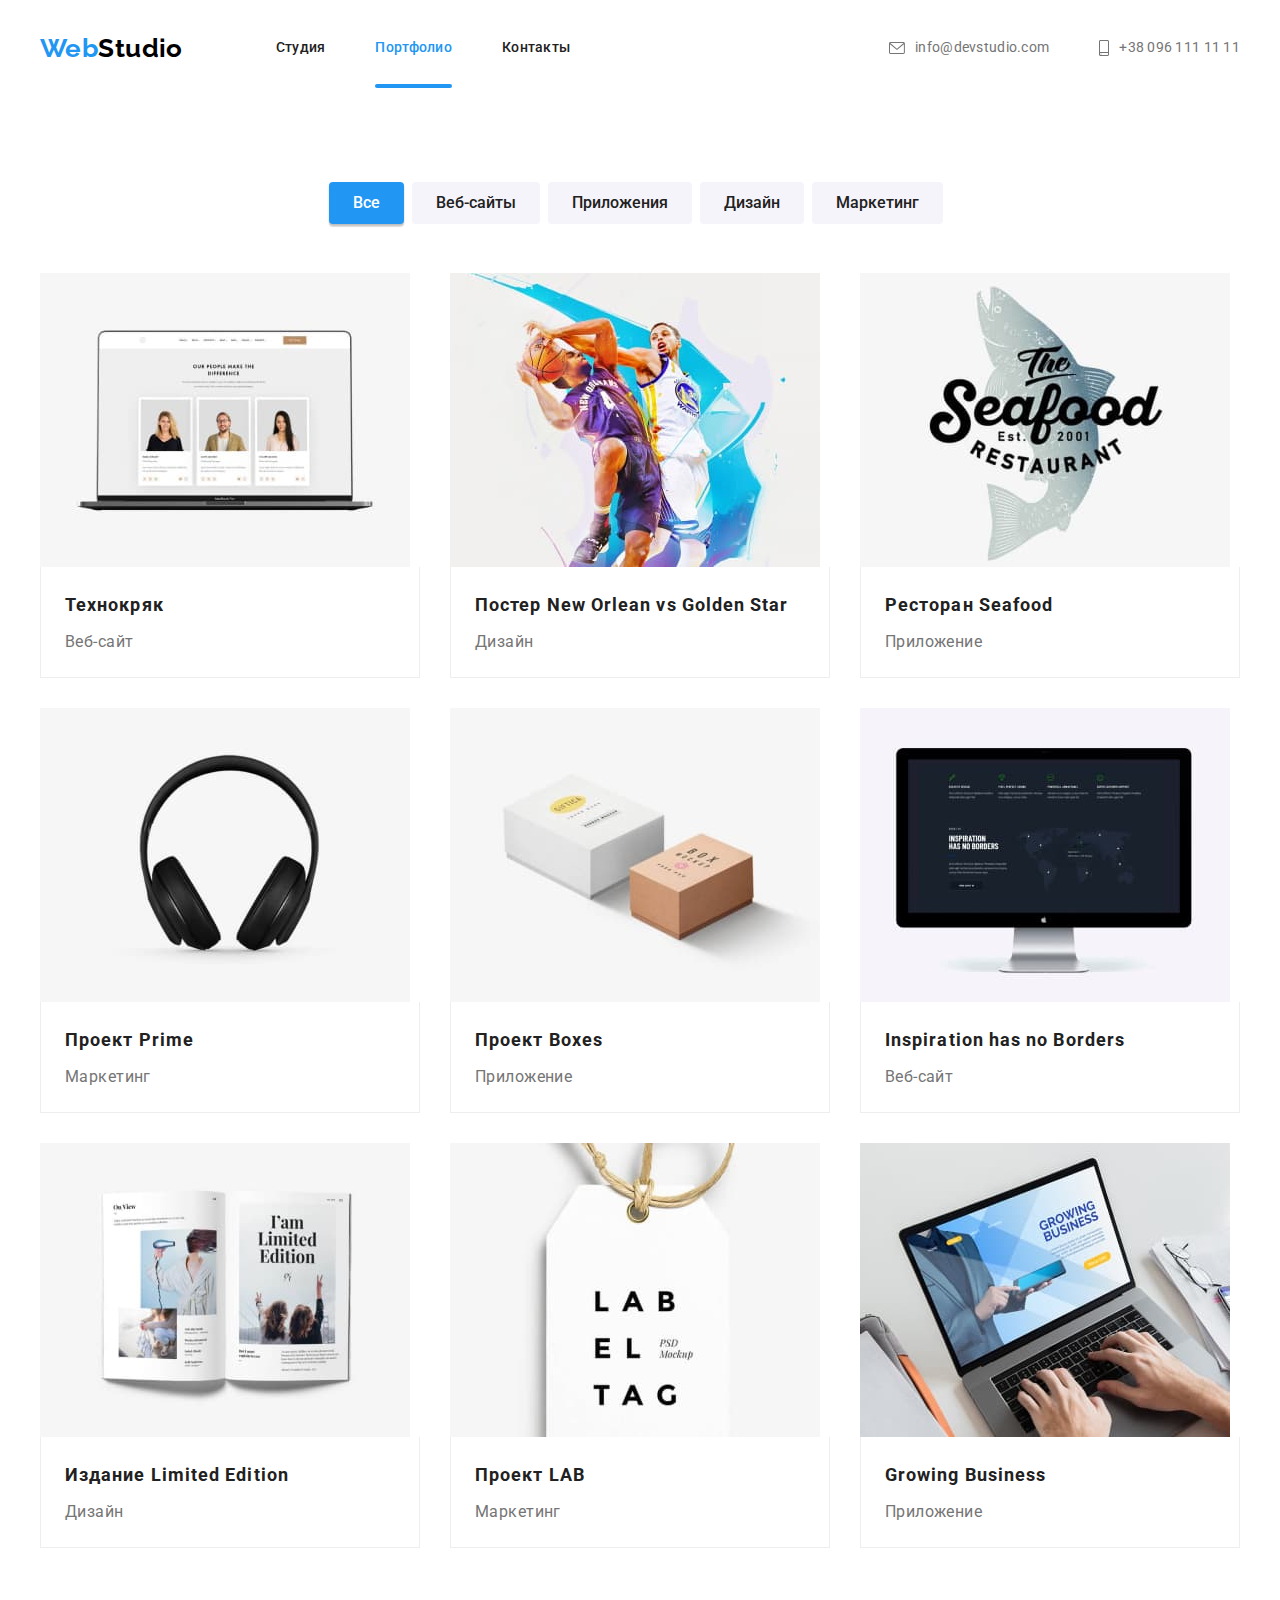
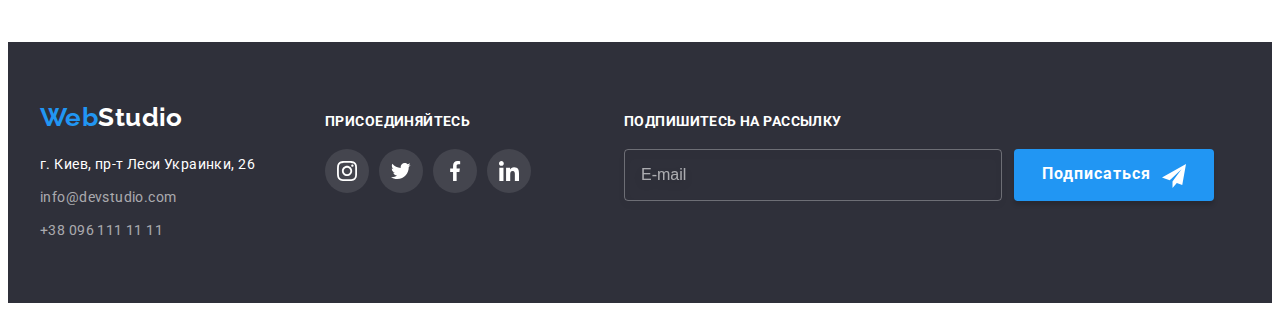
==== commit b5e79e7b: "mobil menu" ====
--- a/portfolio.html
+++ b/portfolio.html
@@ -16,9 +16,17 @@
     <header class="header">
         <div class="container header-container">
                 <a href="" class="logo header-logo">Web<span class="header-logo-part">Studio</span></a>
+                <button 
+                    type="button" 
+                    class="mobil-menu-btn menu-btn-open" 
+                    aria-expanded="false">
+                    <svg width="40" height="40" aria-label="Переключатель мобильного меню">
+                        <use class="icon-mobmenu" href="./images/symbol-defs.svg#icon-mobmenu_open"></use>
+                    </svg>
+                </button>
             <nav class="header-navigation">
                 <ul class="header-list list">
-                    <li class="header-item"><a href="./index.html" class="header-link link">Студия</a></li>
+                    <li class="header-item"><a href="./index.html" class="header-link  link ">Студия</a></li>
                     <li class="header-item"><a href="./portfolio.html" class="header-link current link header-link-now">Портфолио</a></li>
                     <li class="header-item"><a href="" class="header-link link">Контакты</a></li>
                 </ul>
@@ -35,6 +43,67 @@
                         </svg>+38 096 111 11 11</a>
                     </li>
                 </ul>
+            </div>
+        </div>
+        <div class="mobil-menu is-hidden">
+            <div class="container">
+                <div class="mob-menu-top">
+                    <button 
+                        type="button" 
+                        class="mobil-menu-btn menu-btn-close" 
+                        aria-expanded="false">
+                        <svg width="40" height="40" aria-label="Переключатель мобильного меню">
+                            <use class="icon-close" href="./images/symbol-defs.svg#icon-close_40px"></use>
+                        </svg>
+                    </button>
+                    <nav class="mobil-menu-navigation">
+                        <ul class="mobil-menu-list list">
+                            <li class="mobil-menu-item"><a href="./index.html" class="mobil-menu-link link">Студия</a></li>
+                            <li class="mobil-menu-item"><a href="./portfolio.html" class="mobil-menu-link link current">Портфолио</a></li>
+                            <li class="mobil-menu-item"><a href="" class="mobil-menu-link link">Контакты</a></li>
+                        </ul>
+                    </nav>
+                </div>
+                <div class="mob-menu-bottom">
+                <div class="mobil-menu-connect">
+                    <ul class="mobil-menu-list list">
+                        <li class="mobil-menu-item-connect">
+                            <a href="tel:+380961111111" class="mobil-menu-link-cont mobil-menu-tel link">+38 096 111 11 11</a>
+                        </li>
+                        <li class="mobil-menu-item-connect">
+                            <a href="mailto:info@devstudio.com" class="mobil-menu-link-cont mobil-menu-mail link">info@devstudio.com</a>
+                        </li>
+                    </ul>
+                </div>
+                <div class="mob-menu-soc">
+                    <ul class="mobil-menu-soc-list list">
+                        <li class="mob-soc-item"><a href="" 
+                            class="mob-soc-link link"
+                            target="_blank"
+                            rel="noopener noreferrer nofollow"
+                            >Instagram</a>
+                        </li>
+                        <li class="mob-soc-item"><a href="" 
+                            class="mob-soc-link link"
+                            target="_blank"
+                            rel="noopener noreferrer nofollow"
+                            >Twitter</a>
+                        </li>
+                        <li class="mob-soc-item"><a href="" 
+                            class="mob-soc-link link"
+                            target="_blank"
+                            rel="noopener noreferrer nofollow"
+                            >Facebook</a>
+                        </li>
+                        <li class="mob-soc-item"><a href="" 
+                            class="mob-soc-link link"
+                            target="_blank"
+                            rel="noopener noreferrer nofollow"
+                            >LinkedIn</a>
+                        </li>
+                    </ul>
+                </div>
+                </div>
             </div>
         </div>
     </header> 
@@ -240,5 +309,6 @@
             </div>
         </div>
     </footer>
+    <script src="./js/mobile-menu.js"></script>
 </body>
 </html>--- a/css/main.min.css
+++ b/css/main.min.css
@@ -1 +1 @@
-@import"https://fonts.googleapis.com/css2?family=Raleway:wght@700&family=Roboto:wght@400;500;700;900&display=swap";:root{--sercondary-text-color: #757575;--main-text-color: #212121;--accent-color: #2196F3;--primary-white-color: #FFFFFF;--duration-time: 250ms;--timing-function: cubic-bezier(0.4, 0, 0.2, 1)}.visually-hidden{position:absolute;overflow:hidden;clip:rect(0 0 0 0);height:1px;width:1px;margin:-1px;padding:0;border:0}.about-list,.header-list,.header .container,.check-text span,.check-text,.modal-close-btn{display:-webkit-box;display:-ms-flexbox;display:flex;-webkit-box-align:center;-ms-flex-align:center;align-items:center}p,h1,h2,h3,h4,h5,h6{margin:0}ul,ol{margin:0;padding:0}img{display:block;max-width:100%;height:auto}body{font-size:14px;font-family:"Roboto",sans-serif;letter-spacing:.03em;color:var(--main-text-color);background-color:var(--primary-white-color)}.list{list-style:none;padding:0;margin:0}.link{display:block;text-decoration:none}.img{display:block;max-width:100%;height:auto}.container{width:100%;padding-left:15px;padding-right:15px;margin:0 auto;outline:1px solid tomato}@media screen and (min-width: 480px){.container{max-width:480px}}@media screen and (min-width: 768px){.container{max-width:768px}}@media screen and (min-width: 1200px){.container{max-width:1200px}}.section-title{font-size:28px;line-height:1.18;text-align:center}@media screen and (min-width: 1200px){.section-title{font-size:36px;line-height:1.16}}.logo{display:inline-block;font-family:"Raleway",sans-serif;text-decoration:none;color:var(--accent-color);font-weight:700;font-size:24px;line-height:1.17}@media screen and (min-width: 1200px){.logo{font-size:26px;line-height:1.19}}.button{font-weight:700;font-size:16px;line-height:1.87;display:-webkit-box;display:-ms-flexbox;display:flex;letter-spacing:.06em;color:var(--primary-white-color);font-family:inherit;background-color:var(--accent-color);cursor:pointer}.backdrop{position:fixed;top:0;width:100%;height:100%;background-color:rgba(0,0,0,.2);-webkit-transition:opacity 300ms,visibility 300ms;transition:opacity 300ms,visibility 300ms}.modal{position:absolute;padding:40px;width:528px;min-height:581px;background-color:#fff;border-radius:4px;top:50%;left:50%;-webkit-transform:translate(-50%, -50%) scale(1);transform:translate(-50%, -50%) scale(1)}.backdrop.is-hidden .modal{-webkit-transform:scale(0.5);transform:scale(0.5)}.modal-close-btn{-webkit-box-pack:center;-ms-flex-pack:center;justify-content:center;position:absolute;top:8px;right:8px;width:30px;height:30px;border-radius:50%;border:1px solid rgba(0,0,0,.1);background-color:var(--primary-white-color);-webkit-transition-property:fill var(--duration-time);transition-property:fill var(--duration-time);-webkit-transition-timing-function:var(--timing-function);transition-timing-function:var(--timing-function)}.modal-close-btn:hover,.modal-close-btn:focus{fill:var(--accent-color)}.is-hidden{opacity:0;pointer-events:none;visibility:hidden}.modal-title{font-weight:700;font-size:20px;line-height:1.15;text-align:center;margin-bottom:12px}.modal-field{margin-bottom:30px}.modal-label{font-weight:400;font-size:12px;line-height:1.16;letter-spacing:.01em;color:var(--sercondary-text-color);display:block;margin-bottom:4px}.modal-input{width:100%;height:40px;padding:0;padding-left:42px;border:1px solid rgba(33,33,33,.2);border-radius:4px;outline:none;-webkit-transition-property:border-color var(--duration-time);transition-property:border-color var(--duration-time);-webkit-transition-timing-function:var(--timing-function);transition-timing-function:var(--timing-function)}.modal-input:focus{border-color:var(--accent-color);cursor:pointer}.modal-input-wrap{position:relative}.input-icon{position:absolute;left:12px;top:50%;-webkit-transform:translateY(-50%);transform:translateY(-50%);-webkit-transition-property:fill var(--duration-time);transition-property:fill var(--duration-time);-webkit-transition-timing-function:var(--timing-function);transition-timing-function:var(--timing-function)}.modal-input:focus+.input-icon{fill:var(--accent-color)}.modal-comment{width:100%;height:120px;padding:12px 16px;border:1px solid rgba(33,33,33,.2);border-radius:4px;resize:none;outline:none}.modal-comment::-webkit-input-placeholder{color:rgba(117,117,117,.5)}.modal-comment::-moz-placeholder{color:rgba(117,117,117,.5)}.modal-comment:-ms-input-placeholder{color:rgba(117,117,117,.5)}.modal-comment::-ms-input-placeholder{color:rgba(117,117,117,.5)}.modal-comment::placeholder{color:rgba(117,117,117,.5)}.modal-comment:focus{border-color:var(--accent-color);cursor:pointer}.sent-btn{display:block;margin-right:auto;margin-left:auto;min-width:200px;padding-top:10px;padding-bottom:10px;border-radius:4px;border:none;-webkit-box-shadow:0px 4px 4px rgba(0,0,0,.15);box-shadow:0px 4px 4px rgba(0,0,0,.15)}.sent-btn:hover,.sent-btn:focus{background-color:#188ce8}.check-text{color:var(--sercondary-text-color);line-height:1.7;-webkit-box-pack:center;-ms-flex-pack:center;justify-content:center;margin-bottom:30px}.check-text span{width:16px;height:15px;border:2px solid #212121;border-radius:3px;margin-right:7px;-webkit-box-pack:center;-ms-flex-pack:center;justify-content:center;-webkit-transition-property:border-color;transition-property:border-color;-webkit-transition-duration:var(--duration-time);transition-duration:var(--duration-time);-webkit-transition-timing-function:var(--timing-function);transition-timing-function:var(--timing-function)}.input-check:checked+.check-text span{background-color:var(--accent-color);border:none}.input-check:focus+.check-text span{border-color:var(--accent-color)}.check-icon{fill:rgba(0,0,0,0)}.input-check:checked+.check-text .check-icon{fill:var(--primary-white-color)}.check-conditions{text-decoration:none;-webkit-text-decoration-line:underline;text-decoration-line:underline;color:var(--accent-color)}.header{border-bottom:1px;border-bottom-color:#ececec}.header-container{display:-webkit-box;display:-ms-flexbox;display:flex;-webkit-box-align:center;-ms-flex-align:center;align-items:center;-webkit-box-pack:justify;-ms-flex-pack:justify;justify-content:space-between;min-height:60px}.mobil-menu-btn{display:-webkit-inline-box;display:-ms-inline-flexbox;display:inline-flex;margin:0;padding:0;border:none;background-color:rgba(0,0,0,0)}.mobil-menu-btn .icon-close{display:none}.mobil-menu-btn.is-open .icon-close{display:block}.mobil-menu-btn.is-open .icon-mobmenu{display:none}@media screen and (min-width: 768px){.header-logo{margin-right:88px}}@media screen and (min-width: 1200px){.header-logo{margin-right:93px}}.header-logo-part{color:#000}@media screen and (max-width: 767px){.header-navigation{display:none}}.header-item:not(:last-child){position:relative;margin-right:50px}.header-link{padding-top:32px;padding-bottom:32px;font-weight:500;line-height:1.14;letter-spacing:.02em;color:inherit}.header-connect{margin-left:auto}@media screen and (max-width: 767px){.header-connect{display:none}}.header-list-connect{display:block}@media screen and (min-width: 1200px){.header-list-connect{display:-webkit-box;display:-ms-flexbox;display:flex}}@media screen and (min-width: 768px){.header-item-connect:not(:last-child){margin-bottom:10px}}@media screen and (min-width: 1200px){.header-item-connect:not(:last-child){margin-right:50px;margin-bottom:0}}@media screen and (min-width: 768px){.header-link-cont{font-size:12px;line-height:1.17;letter-spacing:.02em;color:var(--sercondary-text-color)}}@media screen and (min-width: 1200px){.header-link-cont{padding-top:32px;padding-bottom:32px;font-size:14px;line-height:1.14;display:-webkit-box;display:-ms-flexbox;display:flex;-webkit-box-align:center;-ms-flex-align:center;align-items:center;-webkit-box-pack:center;-ms-flex-pack:center;justify-content:center}}.header-link,.header-link-cont,.header-link,.header-link-cont,.logo,.link-footer,.link-footer{-webkit-transition-property:color;transition-property:color;-webkit-transition-duration:var(--duration-time);transition-duration:var(--duration-time);-webkit-transition-timing-function:var(--timing-function);transition-timing-function:var(--timing-function)}.header-link:hover,.header-link-cont:hover,.header-link:focus,.header-link-cont:focus,.current,.logo:focus,.link-footer:focus,.link-footer:hover{color:var(--accent-color)}.heder-icon-tel,.heder-icon-mail{fill:currentColor;margin-right:10px}.header-link-now::after{content:"";position:absolute;left:0;bottom:0;display:block;width:100%;height:4px;border-radius:2px;background-color:var(--accent-color)}.hero{width:100%;padding-top:118px;padding-bottom:118px;text-align:center;background-color:#2f303a}@media screen and (min-width: 480px){.hero{max-width:480px}}@media screen and (min-width: 768px){.hero{max-width:768px}}@media screen and (min-width: 1200px){.hero{max-width:1200px;padding-top:200px;padding-bottom:200px}}.hero-tittle{margin-top:0;margin-left:auto;margin-right:auto;margin-bottom:30px;text-align:center;font-weight:900;max-width:360px;font-size:26px;line-height:1.62;letter-spacing:.06em;text-transform:uppercase;color:var(--primary-white-color)}@media screen and (min-width: 1200px){.hero-tittle{font-size:44px;line-height:1.36;max-width:696px}}.hero-btn{display:inline-block;min-width:200px;padding-top:10px;padding-bottom:10px;border-radius:4px;border:none;-webkit-box-shadow:0px 4px 4px rgba(0,0,0,.15);box-shadow:0px 4px 4px rgba(0,0,0,.15)}.overlay{height:400px;margin-left:auto;margin-right:auto;background-image:-webkit-gradient(linear, left top, left bottom, from(rgba(47, 48, 58, 0.4)), to(rgba(47, 48, 58, 0.4))),url(../images/hero_img.jpg);background-image:linear-gradient(rgba(47, 48, 58, 0.4), rgba(47, 48, 58, 0.4)),url(../images/hero_img.jpg);background-repeat:no-repeat;background-position:center;background-size:cover}@media screen and (min-width: 1200px){.overlay{max-width:1600px;height:600px}}.advantage{padding-top:60px;padding-bottom:60px}@media screen and (min-width: 1200px){.advantage{padding-top:94px;padding-bottom:94px}}.preference-list{margin-bottom:-30px}@media screen and (min-width: 768px){.preference-list{display:-webkit-box;display:-ms-flexbox;display:flex;-ms-flex-wrap:wrap;flex-wrap:wrap;margin-left:-30px}}@media screen and (min-width: 1200px){.preference-list{margin-bottom:0}}.preference-item{margin-bottom:30px}.preference-item::before{content:"";display:block;height:120px;background-repeat:no-repeat;background-position:center;background-color:#f5f4fa;border-radius:4px;margin-bottom:30px}@media screen and (min-width: 768px){.preference-item{width:calc(50% - 30px);margin-left:30px}}@media screen and (min-width: 1200px){.preference-item{width:calc(25% - 30px);margin-bottom:0}}.icon-antena::before{background-image:url("../images/antenna 1.svg")}.icon-clock::before{background-image:url("../images/clock 1.svg")}.icon-diagram::before{background-image:url("../images/diagram 1.svg")}.icon-astronaut::before{background-image:url("../images/astronaut 1.svg")}.preference-heading{margin-bottom:10px;font-size:14px;line-height:1.14;text-align:center;text-transform:uppercase;color:var(--main-text-color)}@media screen and (min-width: 768px){.preference-heading{text-align:left}}.preference-desc{line-height:1.71;color:var(--sercondary-text-color)}.about{padding-top:0;padding-bottom:94px}@media screen and (max-width: 1199px){.about{display:none}}.about-title{margin-bottom:50px}.about-item:not(:last-child):not(:last-child){margin-right:30px}.about-wrap{position:relative}.about-descr{position:absolute;display:block;bottom:0;border:1px solid #000;width:100%;color:#fff;background-color:rgba(47,48,58,.8);padding:27px 81px;font-size:14px;line-height:1.14;text-transform:uppercase;text-align:center}.team{padding-top:60px;padding-bottom:60px;background-color:#f5f4fa}@media screen and (min-width: 1200px){.team{padding-top:94px;padding-bottom:94px}}.team-title{margin-bottom:30px}@media screen and (min-width: 1200px){.team-title{margin-bottom:50px}}.team-list{margin-bottom:-30px}@media screen and (min-width: 768px){.team-list{display:-webkit-box;display:-ms-flexbox;display:flex;-ms-flex-wrap:wrap;flex-wrap:wrap;margin-left:-30px}}@media screen and (min-width: 1200px){.team-list{margin-left:0;margin-bottom:0}}.team-item{-webkit-box-shadow:0px 1px 3px rgba(0,0,0,.12),0px 1px 1px rgba(0,0,0,.14),0px 2px 1px rgba(0,0,0,.2);box-shadow:0px 1px 3px rgba(0,0,0,.12),0px 1px 1px rgba(0,0,0,.14),0px 2px 1px rgba(0,0,0,.2);margin-bottom:30px}@media screen and (min-width: 768px){.team-item{width:calc(50% - 30px);margin-left:30px}}@media screen and (min-width: 1200px){.team-item{width:calc(25% - 30px);margin-bottom:0;margin-left:0}.team-item:not(:last-child){margin-right:30px}}.team-image{margin-bottom:30px}.team-container{padding:0px 122px 24px 122px;-webkit-box-shadow:0px 1px 3px rgba(0,0,0,.12),0px 1px 1px rgba(0,0,0,.14),0px 2px 1px rgba(0,0,0,.2);box-shadow:0px 1px 3px rgba(0,0,0,.12),0px 1px 1px rgba(0,0,0,.14),0px 2px 1px rgba(0,0,0,.2);border-radius:0px 0px 4px 4px}@media screen and (min-width: 768px){.team-container{padding:0px 74px 24px 74px}}@media screen and (min-width: 1200px){.team-container{padding:0px 32px 30px 32px}}.team-member{margin-bottom:10px;font-weight:500;font-size:16px;line-height:1.19;text-align:center}.team-profession{font-size:16px;line-height:1.19;text-align:center;color:var(--sercondary-text-color);margin-bottom:16px}.team-soc-list{display:-webkit-box;display:-ms-flexbox;display:flex;-webkit-box-pack:center;-ms-flex-pack:center;justify-content:center}.team-soc-item+.team-soc-item{margin-left:10px}.team-soc-link{width:44px;height:44px;display:-webkit-box;display:-ms-flexbox;display:flex;-webkit-box-pack:center;-ms-flex-pack:center;justify-content:center;-webkit-box-align:center;-ms-flex-align:center;align-items:center;-webkit-transition-property:background-color,border-radius;transition-property:background-color,border-radius;-webkit-transition-duration:var(--duration-time);transition-duration:var(--duration-time);-webkit-transition-timing-function:var(--timing-function);transition-timing-function:var(--timing-function)}.team-soc-link:hover,.team-soc-link:focus{background-color:var(--accent-color);border-radius:50%}.team-item-icon{fill:#afb1b8;-webkit-transition-property:fill;transition-property:fill;-webkit-transition-duration:var(--duration-time);transition-duration:var(--duration-time);-webkit-transition-timing-function:var(--timing-function);transition-timing-function:var(--timing-function)}.team-soc-link:hover .team-item-icon,.team-soc-link:focus .team-item-icon{fill:var(--primary-white-color)}.client{padding-top:60px;padding-bottom:60px}@media screen and (min-width: 1200px){.client{padding-top:94px;padding-bottom:94px}}.client-title{margin-bottom:30px}@media screen and (min-width: 1200px){.client-title{margin-bottom:50px}}.client-list{display:-webkit-box;display:-ms-flexbox;display:flex;-ms-flex-wrap:wrap;flex-wrap:wrap;-webkit-box-pack:center;-ms-flex-pack:center;justify-content:center;margin-left:-30px;margin-bottom:-30px}@media screen and (min-width: 1200px){.client-list{margin-bottom:0}}.client-item{width:calc(50% - 30px);margin-left:30px;margin-bottom:30px}@media screen and (min-width: 768px){.client-item{width:calc(33.3333333333% - 30px)}}@media screen and (min-width: 1200px){.client-item{width:calc(16.6666666667% - 30px);margin-bottom:0}}.client-link{height:92px;display:-webkit-box;display:-ms-flexbox;display:flex;-webkit-box-pack:center;-ms-flex-pack:center;justify-content:center;-webkit-box-align:center;-ms-flex-align:center;align-items:center;border:1px solid #afb1b8;-webkit-transition-property:border;transition-property:border;-webkit-transition-duration:var(--duration-time);transition-duration:var(--duration-time);-webkit-transition-timing-function:var(--timing-function);transition-timing-function:var(--timing-function)}.client-link:hover,.client-link:focus{border:1px solid var(--accent-color)}.client-item-icon{fill:#afb1b8;-webkit-transition-property:fill;transition-property:fill;-webkit-transition-duration:var(--duration-time);transition-duration:var(--duration-time);-webkit-transition-timing-function:var(--timing-function);transition-timing-function:var(--timing-function)}.client-link:hover .client-item-icon,.client-link:focus .client-item-icon{fill:var(--accent-color)}.footer{padding-top:60px;padding-bottom:60px;background-color:#2f303a}@media screen and (min-width: 768px){.footer-container{display:-webkit-box;display:-ms-flexbox;display:flex;-ms-flex-wrap:wrap;flex-wrap:wrap;-ms-flex-line-pack:justify;align-content:space-between}}@media screen and (min-width: 1200px){.footer-container{-ms-flex-wrap:nowrap;flex-wrap:nowrap;-webkit-box-align:baseline;-ms-flex-align:baseline;align-items:baseline}}@media screen and (min-width: 768px){.footer-first{margin-left:76px}}@media screen and (min-width: 1200px){.footer-first{margin-right:70px;margin-left:0}}.footer-logo{display:block;width:154px;text-align:center;margin-left:auto;margin-right:auto;margin-bottom:20px}@media screen and (min-width: 1200px){.footer-logo{display:inline-block;text-align:left}}.footer-logo-part{display:inline-block;color:var(--primary-white-color)}.footer-link{font-weight:400;line-height:1.71}.footer-addr-wrap{margin-right:auto;margin-left:auto;text-align:center;margin-bottom:60px}@media screen and (min-width: 1200px){.footer-addr-wrap{text-align:left;margin-bottom:0}}.footer-addres{margin-bottom:8px}@media screen and (min-width: 1200px){.footer-addres{margin-bottom:9px}}.footer-addr{font-style:normal;color:var(--primary-white-color)}.footer-item:not(:last-child){margin-bottom:8px}@media screen and (min-width: 1200px){.footer-item:not(:last-child){margin-bottom:9px}}.link-footer{color:rgba(255,255,255,.6)}.connect{width:206px;margin-left:auto;margin-right:auto;text-align:center;margin-bottom:60px}@media screen and (min-width: 768px){.connect{margin-right:89px}}@media screen and (min-width: 1200px){.connect{margin-right:93px;margin-left:0;margin-bottom:0;text-align:left}}.connect-title{font-size:14px;color:var(--primary-white-color);text-transform:uppercase;margin-bottom:20px}.connect-soc-list{display:-webkit-box;display:-ms-flexbox;display:flex}.connect-soc-link{width:44px;height:44px;display:-webkit-box;display:-ms-flexbox;display:flex;-webkit-box-pack:center;-ms-flex-pack:center;justify-content:center;-webkit-box-align:center;-ms-flex-align:center;align-items:center;background-color:rgba(255,255,255,.1);border-radius:50%;-webkit-transition-property:background-color,border-radius;transition-property:background-color,border-radius;-webkit-transition-duration:var(--duration-time);transition-duration:var(--duration-time);-webkit-transition-timing-function:var(--timing-function);transition-timing-function:var(--timing-function)}.connect-soc-link:hover,.connect-soc-link:focus{background-color:var(--accent-color);border-radius:50%}.connect-item-icon{fill:var(--primary-white-color);-webkit-transition-property:fill;transition-property:fill;-webkit-transition-duration:var(--duration-time);transition-duration:var(--duration-time);-webkit-transition-timing-function:var(--timing-function);transition-timing-function:var(--timing-function)}.connect-soc-link:hover .connect-item-icon,.connect-soc-link:focus .connect-item-icon{fill:var(--primary-white-color)}.connect-soc-item+.connect-soc-item{margin-left:10px}.submit-wrap{margin-left:auto;margin-right:auto;text-align:center}@media screen and (min-width: 1200px){.submit-wrap{margin-right:0;margin-left:0;text-align:left}}.submit-title{font-weight:700;text-transform:uppercase;color:var(--primary-white-color);margin-bottom:20px}@media screen and (min-width: 1200px){.submit-fild{display:-webkit-box;display:-ms-flexbox;display:flex}}.submit-input{width:100%;border:1px solid rgba(255,255,255,.3);-webkit-filter:drop-shadow(0px 4px 4px rgba(0, 0, 0, 0.15));filter:drop-shadow(0px 4px 4px rgba(0, 0, 0, 0.15));border-radius:4px;background-color:inherit;font-size:16px;line-height:1.25;padding-top:15px;padding-bottom:15px;padding-left:16px;margin-bottom:20px;color:var(--primary-white-color)}@media screen and (min-width: 768px){.submit-input{width:450px}}@media screen and (min-width: 1200px){.submit-input{width:358px;margin-right:12px;margin-bottom:0}}.submit-input::-webkit-input-placeholder{color:rgba(255,255,255,.6)}.submit-input::-moz-placeholder{color:rgba(255,255,255,.6)}.submit-input:-ms-input-placeholder{color:rgba(255,255,255,.6)}.submit-input::-ms-input-placeholder{color:rgba(255,255,255,.6)}.submit-input::placeholder{color:rgba(255,255,255,.6)}.submit-btn{position:relative;min-width:200px;padding:10px 28px;border-radius:4px;border:none;-webkit-box-shadow:0px 4px 4px rgba(0,0,0,.15);box-shadow:0px 4px 4px rgba(0,0,0,.15);margin-left:auto;margin-right:auto;text-align:center}.submit-icon-send{position:absolute;right:28px;bottom:13px;fill:var(--primary-white-color)}.portfolio{padding-top:60px;padding-bottom:60px}@media screen and (min-width: 1200px){.portfolio{padding-top:94px;padding-bottom:94px}}.filter-list{display:-webkit-box;display:-ms-flexbox;display:flex;-ms-flex-wrap:wrap;flex-wrap:wrap;margin-bottom:40px;-webkit-box-pack:start;-ms-flex-pack:start;justify-content:flex-start}@media screen and (min-width: 1200px){.filter-list{margin-bottom:34px;-webkit-box-pack:center;-ms-flex-pack:center;justify-content:center}}.filter-item{margin-right:8px;margin-bottom:15px}.filter-btn{padding:6px 22px;border-radius:4px;border-color:rgba(0,0,0,0);font-weight:500;font-size:16px;line-height:1.62;text-align:center;background:#f5f4fa;color:var(--main-text-color);font-family:inherit;cursor:pointer;-webkit-transition-property:color,background-color,-webkit-box-shadow;transition-property:color,background-color,-webkit-box-shadow;transition-property:color,background-color,box-shadow;transition-property:color,background-color,box-shadow,-webkit-box-shadow;-webkit-transition-duration:var(--duration-time);transition-duration:var(--duration-time);-webkit-transition-timing-function:var(--timing-function);transition-timing-function:var(--timing-function)}.filter-btn:hover,.filter-btn:focus{color:var(--primary-white-color);background-color:var(--accent-color);-webkit-box-shadow:0px 4px 4px rgba(0,0,0,.25),0px 3px 1px rgba(0,0,0,.1),0px 1px 2px rgba(0,0,0,.08),0px 2px 2px rgba(0,0,0,.12);box-shadow:0px 4px 4px rgba(0,0,0,.25),0px 3px 1px rgba(0,0,0,.1),0px 1px 2px rgba(0,0,0,.08),0px 2px 2px rgba(0,0,0,.12)}.filter-btn.current{color:var(--primary-white-color);background-color:var(--accent-color);-webkit-box-shadow:0px 3px 1px rgba(0,0,0,.1),0px 1px 2px rgba(0,0,0,.08),0px 2px 2px rgba(0,0,0,.12);box-shadow:0px 3px 1px rgba(0,0,0,.1),0px 1px 2px rgba(0,0,0,.08),0px 2px 2px rgba(0,0,0,.12)}.projects-list{margin-bottom:-30px}@media screen and (min-width: 768px){.projects-list{display:-webkit-box;display:-ms-flexbox;display:flex;-ms-flex-wrap:wrap;flex-wrap:wrap;margin-left:-30px}}.projects-item{margin-bottom:30px;-webkit-transition-property:-webkit-box-shadow;transition-property:-webkit-box-shadow;transition-property:box-shadow;transition-property:box-shadow, -webkit-box-shadow;-webkit-transition-duration:var(--duration-time);transition-duration:var(--duration-time);-webkit-transition-timing-function:var(--timing-function);transition-timing-function:var(--timing-function)}@media screen and (min-width: 768px){.projects-item{width:calc(50% - 30px);margin-left:30px}}@media screen and (min-width: 1200px){.projects-item{width:calc(33.3333333333% - 30px)}}.projects-item:hover,.projects-item:focus{-webkit-box-shadow:0px 1px 1px rgba(0,0,0,.12),0px 4px 4px rgba(0,0,0,.06),1px 4px 6px rgba(0,0,0,.16);box-shadow:0px 1px 1px rgba(0,0,0,.12),0px 4px 4px rgba(0,0,0,.06),1px 4px 6px rgba(0,0,0,.16)}.projects-link{display:-webkit-box;display:-ms-flexbox;display:flex;-webkit-box-orient:vertical;-webkit-box-direction:normal;-ms-flex-direction:column;flex-direction:column;height:100%}.projects-wrap{position:relative;overflow:hidden}.overlay-text{position:absolute;top:0;color:#fff;background-color:rgba(33,150,243,.9);font-size:18px;line-height:1.55;padding:63px 24px;-webkit-transform:translateY(111%);transform:translateY(111%);-webkit-transition-property:-webkit-transform;transition-property:-webkit-transform;transition-property:transform;transition-property:transform, -webkit-transform;-webkit-transition-duration:var(--duration-time);transition-duration:var(--duration-time);-webkit-transition-timing-function:var(--timing-function);transition-timing-function:var(--timing-function);overflow:auto}@media screen and (min-width: 768px){.overlay-text{-webkit-transform:translateY(101%);transform:translateY(101%)}}.projects-item:hover .overlay-text{-webkit-transform:translateY(0%);transform:translateY(0%)}.project-container{-webkit-box-flex:1;-ms-flex-positive:1;flex-grow:1;padding:20px 24px;border:1px solid #eee;border-top:none}.project-name{margin-bottom:4px;font-size:18px;line-height:2;letter-spacing:.06em;color:var(--main-text-color)}.project-type{color:var(--sercondary-text-color);font-size:16px;line-height:1.88}/*# sourceMappingURL=main.min.css.map */+@import"https://fonts.googleapis.com/css2?family=Raleway:wght@700&family=Roboto:wght@400;500;700;900&display=swap";:root{--sercondary-text-color: #757575;--main-text-color: #212121;--accent-color: #2196F3;--primary-white-color: #FFFFFF;--duration-time: 250ms;--timing-function: cubic-bezier(0.4, 0, 0.2, 1)}.visually-hidden{position:absolute;overflow:hidden;clip:rect(0 0 0 0);height:1px;width:1px;margin:-1px;padding:0;border:0}.about-list,.header-list,.header .container,.check-text span,.check-text,.modal-close-btn{display:-webkit-box;display:-ms-flexbox;display:flex;-webkit-box-align:center;-ms-flex-align:center;align-items:center}p,h1,h2,h3,h4,h5,h6{margin:0}ul,ol{margin:0;padding:0}img{display:block;max-width:100%;height:auto}body{font-size:14px;font-family:"Roboto",sans-serif;letter-spacing:.03em;color:var(--main-text-color);background-color:var(--primary-white-color)}.list{list-style:none;padding:0;margin:0}.link{display:block;text-decoration:none}.img{display:block;max-width:100%;height:auto}.container{width:100%;padding-left:15px;padding-right:15px;margin:0 auto}@media screen and (min-width: 480px){.container{max-width:480px}}@media screen and (min-width: 768px){.container{max-width:768px}}@media screen and (min-width: 1200px){.container{max-width:1200px}}.section-title{font-size:28px;line-height:1.18;text-align:center}@media screen and (min-width: 1200px){.section-title{font-size:36px;line-height:1.16}}.logo{display:inline-block;font-family:"Raleway",sans-serif;text-decoration:none;color:var(--accent-color);font-weight:700;font-size:24px;line-height:1.17}@media screen and (min-width: 1200px){.logo{font-size:26px;line-height:1.19}}.button{font-weight:700;font-size:16px;line-height:1.87;display:-webkit-box;display:-ms-flexbox;display:flex;letter-spacing:.06em;color:var(--primary-white-color);font-family:inherit;background-color:var(--accent-color);cursor:pointer}.backdrop{position:fixed;top:0;width:100%;height:100%;background-color:rgba(0,0,0,.2);-webkit-transition:opacity 300ms,visibility 300ms;transition:opacity 300ms,visibility 300ms}@media screen and (max-height: 610px){.backdrop{-webkit-box-align:start;-ms-flex-align:start;align-items:flex-start}}.modal{position:absolute;padding:40px;background-color:#fff;border-radius:4px;top:55%;left:50%;-webkit-transform:translate(-50%, -50%) scale(1);transform:translate(-50%, -50%) scale(1)}.backdrop.is-hidden .modal{-webkit-transform:scale(0.5);transform:scale(0.5)}@media screen and (min-width: 320px){.modal{width:100%;height:100%;overflow-y:auto}}@media screen and (min-width: 480px){.modal{width:450px;min-height:609px;top:50%}}@media screen and (min-width: 1200px){.modal{width:528px;min-height:581px}}.modal-close-btn{-webkit-box-pack:center;-ms-flex-pack:center;justify-content:center;position:absolute;top:8px;right:8px;width:30px;height:30px;border-radius:50%;border:1px solid rgba(0,0,0,.1);background-color:var(--primary-white-color);-webkit-transition-property:fill var(--duration-time);transition-property:fill var(--duration-time);-webkit-transition-timing-function:var(--timing-function);transition-timing-function:var(--timing-function)}.modal-close-btn:hover,.modal-close-btn:focus{fill:var(--accent-color)}.is-hidden{opacity:0;pointer-events:none;visibility:hidden}.modal-title{font-weight:700;font-size:20px;line-height:1.15;text-align:center;margin-bottom:12px}.modal-field{margin-bottom:30px}.modal-label{font-weight:400;font-size:12px;line-height:1.16;letter-spacing:.01em;color:var(--sercondary-text-color);display:block;margin-bottom:4px}.modal-input{width:100%;height:40px;padding:0;padding-left:42px;border:1px solid rgba(33,33,33,.2);border-radius:4px;outline:none;-webkit-transition-property:border-color var(--duration-time);transition-property:border-color var(--duration-time);-webkit-transition-timing-function:var(--timing-function);transition-timing-function:var(--timing-function)}.modal-input:focus{border-color:var(--accent-color);cursor:pointer}.modal-input-wrap{position:relative}.input-icon{position:absolute;left:12px;top:50%;-webkit-transform:translateY(-50%);transform:translateY(-50%);-webkit-transition-property:fill var(--duration-time);transition-property:fill var(--duration-time);-webkit-transition-timing-function:var(--timing-function);transition-timing-function:var(--timing-function)}.modal-input:focus+.input-icon{fill:var(--accent-color)}.modal-comment{width:100%;height:120px;padding:12px 16px;border:1px solid rgba(33,33,33,.2);border-radius:4px;resize:none;outline:none}.modal-comment::-webkit-input-placeholder{color:rgba(117,117,117,.5)}.modal-comment::-moz-placeholder{color:rgba(117,117,117,.5)}.modal-comment:-ms-input-placeholder{color:rgba(117,117,117,.5)}.modal-comment::-ms-input-placeholder{color:rgba(117,117,117,.5)}.modal-comment::placeholder{color:rgba(117,117,117,.5)}.modal-comment:focus{border-color:var(--accent-color);cursor:pointer}.sent-btn{display:block;margin-right:auto;margin-left:auto;min-width:200px;padding-top:10px;padding-bottom:10px;border-radius:4px;border:none;-webkit-box-shadow:0px 4px 4px rgba(0,0,0,.15);box-shadow:0px 4px 4px rgba(0,0,0,.15)}.sent-btn:hover,.sent-btn:focus{background-color:#188ce8}.check-text{color:var(--sercondary-text-color);-webkit-box-pack:center;-ms-flex-pack:center;justify-content:center;margin-bottom:30px}@media screen and (min-width: 480px){.check-text{font-size:12px;line-height:1.16}}@media screen and (min-width: 1200px){.check-text{font-size:14px;line-height:1.7}}.check-text span{width:16px;height:15px;border:2px solid #212121;border-radius:3px;margin-right:7px;-webkit-box-pack:center;-ms-flex-pack:center;justify-content:center;-webkit-transition-property:border-color;transition-property:border-color;-webkit-transition-duration:var(--duration-time);transition-duration:var(--duration-time);-webkit-transition-timing-function:var(--timing-function);transition-timing-function:var(--timing-function)}.input-check:checked+.check-text span{background-color:var(--accent-color);border:none}.input-check:focus+.check-text span{border-color:var(--accent-color)}.check-icon{fill:rgba(0,0,0,0)}.input-check:checked+.check-text .check-icon{fill:var(--primary-white-color)}.check-conditions{text-decoration:none;-webkit-text-decoration-line:underline;text-decoration-line:underline;color:var(--accent-color)}.mobil-menu-btn{display:-webkit-inline-box;display:-ms-inline-flexbox;display:inline-flex;margin:0;padding:0;border:none;background-color:rgba(0,0,0,0);-webkit-transition-property:fill var(--duration-time);transition-property:fill var(--duration-time);-webkit-transition-timing-function:var(--timing-function);transition-timing-function:var(--timing-function);cursor:pointer}.mobil-menu-btn:hover,.mobil-menu-btn:focus{fill:var(--accent-color)}@media screen and (min-width: 768px){.mobil-menu-btn{display:none}}.mobil-menu{position:fixed;z-index:1;top:0;left:0;background-color:#fff;width:100vw;height:100vh;padding-top:48px;padding-bottom:48px}.mobil-menu .container{display:-webkit-box;display:-ms-flexbox;display:flex;-webkit-box-orient:vertical;-webkit-box-direction:normal;-ms-flex-direction:column;flex-direction:column;height:100%;-webkit-box-pack:justify;-ms-flex-pack:justify;justify-content:space-between;-webkit-box-align:start;-ms-flex-align:start;align-items:flex-start;overflow-y:auto}@media screen and (min-width: 768px){.mobil-menu{display:none}}.menu-btn-close{position:absolute;display:block;margin-left:auto;top:10px;right:15px}.mobil-menu-item:not(:last-child),.mobil-menu-item-connect:not(:last-child){margin-bottom:32px}.mobil-menu-link{font-weight:500;font-size:40px;line-height:1.18;color:inherit;letter-spacing:.02em}.mobil-menu-connect{margin-bottom:64px}.mobil-menu-tel{font-weight:500;font-size:34px;line-height:1.18;letter-spacing:.02em;color:#2196f3}.mobil-menu-mail{font-weight:500;font-size:24px;line-height:1.17;letter-spacing:.02em;color:#757575}.mobil-menu-soc-list{display:-webkit-box;display:-ms-flexbox;display:flex}@media screen and (max-width: 479px){.mobil-menu-soc-list{-ms-flex-wrap:wrap;flex-wrap:wrap}}.mob-soc-item:not(:last-child){margin-right:20px}.mob-soc-link{font-weight:500;font-size:18px;line-height:1.2;letter-spacing:.02em;color:#2196f3}.no-scroll{overflow:hidden}.header{border-bottom:1px;border-bottom-color:#ececec}.header-container{display:-webkit-box;display:-ms-flexbox;display:flex;-webkit-box-align:center;-ms-flex-align:center;align-items:center;-webkit-box-pack:justify;-ms-flex-pack:justify;justify-content:space-between;min-height:60px}@media screen and (min-width: 768px){.header-logo{margin-right:88px}}@media screen and (min-width: 1200px){.header-logo{margin-right:93px}}.header-logo-part{color:#000}@media screen and (max-width: 767px){.header-navigation{display:none}}.header-item:not(:last-child){position:relative;margin-right:50px}.header-link{padding-top:32px;padding-bottom:32px;font-weight:500;line-height:1.14;letter-spacing:.02em;color:inherit}.header-connect{margin-left:auto}@media screen and (max-width: 767px){.header-connect{display:none}}.header-list-connect{display:block}@media screen and (min-width: 1200px){.header-list-connect{display:-webkit-box;display:-ms-flexbox;display:flex}}@media screen and (min-width: 768px){.header-item-connect:not(:last-child){margin-bottom:10px}}@media screen and (min-width: 1200px){.header-item-connect:not(:last-child){margin-right:50px;margin-bottom:0}}@media screen and (min-width: 768px){.header-link-cont{font-size:12px;line-height:1.17;letter-spacing:.02em;color:var(--sercondary-text-color)}}@media screen and (min-width: 1200px){.header-link-cont{padding-top:32px;padding-bottom:32px;font-size:14px;line-height:1.14;display:-webkit-box;display:-ms-flexbox;display:flex;-webkit-box-align:center;-ms-flex-align:center;align-items:center;-webkit-box-pack:center;-ms-flex-pack:center;justify-content:center}}.header-link,.header-link-cont,.header-link,.header-link-cont,.logo,.link-footer,.link-footer{-webkit-transition-property:color;transition-property:color;-webkit-transition-duration:var(--duration-time);transition-duration:var(--duration-time);-webkit-transition-timing-function:var(--timing-function);transition-timing-function:var(--timing-function)}.header-link:hover,.header-link-cont:hover,.header-link:focus,.header-link-cont:focus,.current,.logo:focus,.link-footer:focus,.link-footer:hover{color:var(--accent-color)}.heder-icon-tel,.heder-icon-mail{fill:currentColor;margin-right:10px}.header-link-now::after{content:"";position:absolute;left:0;bottom:0;display:block;width:100%;height:4px;border-radius:2px;background-color:var(--accent-color)}.hero{width:100%;padding-top:118px;padding-bottom:118px;text-align:center;background-color:#2f303a}@media screen and (min-width: 480px){.hero{max-width:480px}}@media screen and (min-width: 768px){.hero{max-width:768px}}@media screen and (min-width: 1200px){.hero{max-width:1200px;padding-top:200px;padding-bottom:200px}}.hero-tittle{margin-top:0;margin-left:auto;margin-right:auto;margin-bottom:30px;text-align:center;font-weight:900;max-width:360px;font-size:26px;line-height:1.62;letter-spacing:.06em;text-transform:uppercase;color:var(--primary-white-color)}@media screen and (min-width: 1200px){.hero-tittle{font-size:44px;line-height:1.36;max-width:696px}}.hero-btn{display:inline-block;min-width:200px;padding-top:10px;padding-bottom:10px;border-radius:4px;border:none;-webkit-box-shadow:0px 4px 4px rgba(0,0,0,.15);box-shadow:0px 4px 4px rgba(0,0,0,.15)}.overlay{height:400px;margin-left:auto;margin-right:auto;background-image:-webkit-gradient(linear, left top, left bottom, from(rgba(47, 48, 58, 0.4)), to(rgba(47, 48, 58, 0.4))),url(../images/hero_img.jpg);background-image:linear-gradient(rgba(47, 48, 58, 0.4), rgba(47, 48, 58, 0.4)),url(../images/hero_img.jpg);background-repeat:no-repeat;background-position:center;background-size:cover}@media screen and (min-width: 1200px){.overlay{max-width:1600px;height:600px}}.advantage{padding-top:60px;padding-bottom:60px}@media screen and (min-width: 1200px){.advantage{padding-top:94px;padding-bottom:94px}}.preference-list{margin-bottom:-30px}@media screen and (min-width: 768px){.preference-list{display:-webkit-box;display:-ms-flexbox;display:flex;-ms-flex-wrap:wrap;flex-wrap:wrap;margin-left:-30px}}@media screen and (min-width: 1200px){.preference-list{margin-bottom:0}}.preference-item{margin-bottom:30px}.preference-item::before{content:"";display:block;height:120px;background-repeat:no-repeat;background-position:center;background-color:#f5f4fa;border-radius:4px;margin-bottom:30px}@media screen and (min-width: 768px){.preference-item{width:calc(50% - 30px);margin-left:30px}}@media screen and (min-width: 1200px){.preference-item{width:calc(25% - 30px);margin-bottom:0}}.icon-antena::before{background-image:url("../images/antenna 1.svg")}.icon-clock::before{background-image:url("../images/clock 1.svg")}.icon-diagram::before{background-image:url("../images/diagram 1.svg")}.icon-astronaut::before{background-image:url("../images/astronaut 1.svg")}.preference-heading{margin-bottom:10px;font-size:14px;line-height:1.14;text-align:center;text-transform:uppercase;color:var(--main-text-color)}@media screen and (min-width: 768px){.preference-heading{text-align:left}}.preference-desc{line-height:1.71;color:var(--sercondary-text-color)}.about{padding-top:0;padding-bottom:94px}@media screen and (max-width: 1199px){.about{display:none}}.about-title{margin-bottom:50px}.about-item:not(:last-child):not(:last-child){margin-right:30px}.about-wrap{position:relative}.about-descr{position:absolute;display:block;bottom:0;border:1px solid #000;width:100%;color:#fff;background-color:rgba(47,48,58,.8);padding:27px 81px;font-size:14px;line-height:1.14;text-transform:uppercase;text-align:center}.team{padding-top:60px;padding-bottom:60px;background-color:#f5f4fa}@media screen and (min-width: 1200px){.team{padding-top:94px;padding-bottom:94px}}.team-title{margin-bottom:30px}@media screen and (min-width: 1200px){.team-title{margin-bottom:50px}}.team-list{margin-bottom:-30px}@media screen and (min-width: 768px){.team-list{display:-webkit-box;display:-ms-flexbox;display:flex;-ms-flex-wrap:wrap;flex-wrap:wrap;margin-left:-30px}}@media screen and (min-width: 1200px){.team-list{margin-left:0;margin-bottom:0}}.team-item{-webkit-box-shadow:0px 1px 3px rgba(0,0,0,.12),0px 1px 1px rgba(0,0,0,.14),0px 2px 1px rgba(0,0,0,.2);box-shadow:0px 1px 3px rgba(0,0,0,.12),0px 1px 1px rgba(0,0,0,.14),0px 2px 1px rgba(0,0,0,.2);margin-bottom:30px}@media screen and (min-width: 768px){.team-item{width:calc(50% - 30px);margin-left:30px}}@media screen and (min-width: 1200px){.team-item{width:calc(25% - 30px);margin-bottom:0;margin-left:0}.team-item:not(:last-child){margin-right:30px}}.team-image{margin-bottom:30px}.team-container{padding:0px 122px 24px 122px;-webkit-box-shadow:0px 1px 3px rgba(0,0,0,.12),0px 1px 1px rgba(0,0,0,.14),0px 2px 1px rgba(0,0,0,.2);box-shadow:0px 1px 3px rgba(0,0,0,.12),0px 1px 1px rgba(0,0,0,.14),0px 2px 1px rgba(0,0,0,.2);border-radius:0px 0px 4px 4px}@media screen and (min-width: 768px){.team-container{padding:0px 74px 24px 74px}}@media screen and (min-width: 1200px){.team-container{padding:0px 32px 30px 32px}}.team-member{margin-bottom:10px;font-weight:500;font-size:16px;line-height:1.19;text-align:center}.team-profession{font-size:16px;line-height:1.19;text-align:center;color:var(--sercondary-text-color);margin-bottom:16px}.team-soc-list{display:-webkit-box;display:-ms-flexbox;display:flex;-webkit-box-pack:center;-ms-flex-pack:center;justify-content:center}.team-soc-item+.team-soc-item{margin-left:10px}.team-soc-link{width:44px;height:44px;display:-webkit-box;display:-ms-flexbox;display:flex;-webkit-box-pack:center;-ms-flex-pack:center;justify-content:center;-webkit-box-align:center;-ms-flex-align:center;align-items:center;-webkit-transition-property:background-color,border-radius;transition-property:background-color,border-radius;-webkit-transition-duration:var(--duration-time);transition-duration:var(--duration-time);-webkit-transition-timing-function:var(--timing-function);transition-timing-function:var(--timing-function)}.team-soc-link:hover,.team-soc-link:focus{background-color:var(--accent-color);border-radius:50%}.team-item-icon{fill:#afb1b8;-webkit-transition-property:fill;transition-property:fill;-webkit-transition-duration:var(--duration-time);transition-duration:var(--duration-time);-webkit-transition-timing-function:var(--timing-function);transition-timing-function:var(--timing-function)}.team-soc-link:hover .team-item-icon,.team-soc-link:focus .team-item-icon{fill:var(--primary-white-color)}.client{padding-top:60px;padding-bottom:60px}@media screen and (min-width: 1200px){.client{padding-top:94px;padding-bottom:94px}}.client-title{margin-bottom:30px}@media screen and (min-width: 1200px){.client-title{margin-bottom:50px}}.client-list{display:-webkit-box;display:-ms-flexbox;display:flex;-ms-flex-wrap:wrap;flex-wrap:wrap;-webkit-box-pack:center;-ms-flex-pack:center;justify-content:center;margin-left:-30px;margin-bottom:-30px}@media screen and (min-width: 1200px){.client-list{margin-bottom:0}}.client-item{width:calc(50% - 30px);margin-left:30px;margin-bottom:30px}@media screen and (min-width: 768px){.client-item{width:calc(33.3333333333% - 30px)}}@media screen and (min-width: 1200px){.client-item{width:calc(16.6666666667% - 30px);margin-bottom:0}}.client-link{height:92px;display:-webkit-box;display:-ms-flexbox;display:flex;-webkit-box-pack:center;-ms-flex-pack:center;justify-content:center;-webkit-box-align:center;-ms-flex-align:center;align-items:center;border:1px solid #afb1b8;-webkit-transition-property:border;transition-property:border;-webkit-transition-duration:var(--duration-time);transition-duration:var(--duration-time);-webkit-transition-timing-function:var(--timing-function);transition-timing-function:var(--timing-function)}.client-link:hover,.client-link:focus{border:1px solid var(--accent-color)}.client-item-icon{fill:#afb1b8;-webkit-transition-property:fill;transition-property:fill;-webkit-transition-duration:var(--duration-time);transition-duration:var(--duration-time);-webkit-transition-timing-function:var(--timing-function);transition-timing-function:var(--timing-function)}.client-link:hover .client-item-icon,.client-link:focus .client-item-icon{fill:var(--accent-color)}.footer{padding-top:60px;padding-bottom:60px;background-color:#2f303a}@media screen and (min-width: 768px){.footer-container{display:-webkit-box;display:-ms-flexbox;display:flex;-ms-flex-wrap:wrap;flex-wrap:wrap;-ms-flex-line-pack:justify;align-content:space-between}}@media screen and (min-width: 1200px){.footer-container{-ms-flex-wrap:nowrap;flex-wrap:nowrap;-webkit-box-align:baseline;-ms-flex-align:baseline;align-items:baseline}}@media screen and (min-width: 768px){.footer-first{margin-left:76px}}@media screen and (min-width: 1200px){.footer-first{margin-right:70px;margin-left:0}}.footer-logo{display:block;width:154px;text-align:center;margin-left:auto;margin-right:auto;margin-bottom:20px}@media screen and (min-width: 1200px){.footer-logo{display:inline-block;text-align:left}}.footer-logo-part{display:inline-block;color:var(--primary-white-color)}.footer-link{font-weight:400;line-height:1.71}.footer-addr-wrap{margin-right:auto;margin-left:auto;text-align:center;margin-bottom:60px}@media screen and (min-width: 1200px){.footer-addr-wrap{text-align:left;margin-bottom:0}}.footer-addres{margin-bottom:8px}@media screen and (min-width: 1200px){.footer-addres{margin-bottom:9px}}.footer-addr{font-style:normal;color:var(--primary-white-color)}.footer-item:not(:last-child){margin-bottom:8px}@media screen and (min-width: 1200px){.footer-item:not(:last-child){margin-bottom:9px}}.link-footer{color:rgba(255,255,255,.6)}.connect{width:206px;margin-left:auto;margin-right:auto;text-align:center;margin-bottom:60px}@media screen and (min-width: 768px){.connect{margin-right:89px}}@media screen and (min-width: 1200px){.connect{margin-right:93px;margin-left:0;margin-bottom:0;text-align:left}}.connect-title{font-size:14px;color:var(--primary-white-color);text-transform:uppercase;margin-bottom:20px}.connect-soc-list{display:-webkit-box;display:-ms-flexbox;display:flex}.connect-soc-link{width:44px;height:44px;display:-webkit-box;display:-ms-flexbox;display:flex;-webkit-box-pack:center;-ms-flex-pack:center;justify-content:center;-webkit-box-align:center;-ms-flex-align:center;align-items:center;background-color:rgba(255,255,255,.1);border-radius:50%;-webkit-transition-property:background-color,border-radius;transition-property:background-color,border-radius;-webkit-transition-duration:var(--duration-time);transition-duration:var(--duration-time);-webkit-transition-timing-function:var(--timing-function);transition-timing-function:var(--timing-function)}.connect-soc-link:hover,.connect-soc-link:focus{background-color:var(--accent-color);border-radius:50%}.connect-item-icon{fill:var(--primary-white-color);-webkit-transition-property:fill;transition-property:fill;-webkit-transition-duration:var(--duration-time);transition-duration:var(--duration-time);-webkit-transition-timing-function:var(--timing-function);transition-timing-function:var(--timing-function)}.connect-soc-link:hover .connect-item-icon,.connect-soc-link:focus .connect-item-icon{fill:var(--primary-white-color)}.connect-soc-item+.connect-soc-item{margin-left:10px}.submit-wrap{margin-left:auto;margin-right:auto;text-align:center}@media screen and (min-width: 1200px){.submit-wrap{margin-right:0;margin-left:0;text-align:left}}.submit-title{font-weight:700;text-transform:uppercase;color:var(--primary-white-color);margin-bottom:20px}@media screen and (min-width: 1200px){.submit-fild{display:-webkit-box;display:-ms-flexbox;display:flex}}.submit-input{width:100%;border:1px solid rgba(255,255,255,.3);-webkit-filter:drop-shadow(0px 4px 4px rgba(0, 0, 0, 0.15));filter:drop-shadow(0px 4px 4px rgba(0, 0, 0, 0.15));border-radius:4px;background-color:inherit;font-size:16px;line-height:1.25;padding-top:15px;padding-bottom:15px;padding-left:16px;margin-bottom:20px;color:var(--primary-white-color)}@media screen and (min-width: 768px){.submit-input{width:450px}}@media screen and (min-width: 1200px){.submit-input{width:358px;margin-right:12px;margin-bottom:0}}.submit-input::-webkit-input-placeholder{color:rgba(255,255,255,.6)}.submit-input::-moz-placeholder{color:rgba(255,255,255,.6)}.submit-input:-ms-input-placeholder{color:rgba(255,255,255,.6)}.submit-input::-ms-input-placeholder{color:rgba(255,255,255,.6)}.submit-input::placeholder{color:rgba(255,255,255,.6)}.submit-btn{position:relative;min-width:200px;padding:10px 28px;border-radius:4px;border:none;-webkit-box-shadow:0px 4px 4px rgba(0,0,0,.15);box-shadow:0px 4px 4px rgba(0,0,0,.15);margin-left:auto;margin-right:auto;text-align:center}.submit-icon-send{position:absolute;right:28px;bottom:13px;fill:var(--primary-white-color)}.portfolio{padding-top:60px;padding-bottom:60px}@media screen and (min-width: 1200px){.portfolio{padding-top:94px;padding-bottom:94px}}.filter-list{display:-webkit-box;display:-ms-flexbox;display:flex;-ms-flex-wrap:wrap;flex-wrap:wrap;margin-bottom:40px;-webkit-box-pack:start;-ms-flex-pack:start;justify-content:flex-start}@media screen and (min-width: 1200px){.filter-list{margin-bottom:34px;-webkit-box-pack:center;-ms-flex-pack:center;justify-content:center}}.filter-item{margin-right:8px;margin-bottom:15px}.filter-btn{padding:6px 22px;border-radius:4px;border-color:rgba(0,0,0,0);font-weight:500;font-size:16px;line-height:1.62;text-align:center;background:#f5f4fa;color:var(--main-text-color);font-family:inherit;cursor:pointer;-webkit-transition-property:color,background-color,-webkit-box-shadow;transition-property:color,background-color,-webkit-box-shadow;transition-property:color,background-color,box-shadow;transition-property:color,background-color,box-shadow,-webkit-box-shadow;-webkit-transition-duration:var(--duration-time);transition-duration:var(--duration-time);-webkit-transition-timing-function:var(--timing-function);transition-timing-function:var(--timing-function)}.filter-btn:hover,.filter-btn:focus{color:var(--primary-white-color);background-color:var(--accent-color);-webkit-box-shadow:0px 4px 4px rgba(0,0,0,.25),0px 3px 1px rgba(0,0,0,.1),0px 1px 2px rgba(0,0,0,.08),0px 2px 2px rgba(0,0,0,.12);box-shadow:0px 4px 4px rgba(0,0,0,.25),0px 3px 1px rgba(0,0,0,.1),0px 1px 2px rgba(0,0,0,.08),0px 2px 2px rgba(0,0,0,.12)}.filter-btn.current{color:var(--primary-white-color);background-color:var(--accent-color);-webkit-box-shadow:0px 3px 1px rgba(0,0,0,.1),0px 1px 2px rgba(0,0,0,.08),0px 2px 2px rgba(0,0,0,.12);box-shadow:0px 3px 1px rgba(0,0,0,.1),0px 1px 2px rgba(0,0,0,.08),0px 2px 2px rgba(0,0,0,.12)}.projects-list{margin-bottom:-30px}@media screen and (min-width: 768px){.projects-list{display:-webkit-box;display:-ms-flexbox;display:flex;-ms-flex-wrap:wrap;flex-wrap:wrap;margin-left:-30px}}.projects-item{margin-bottom:30px;-webkit-transition-property:-webkit-box-shadow;transition-property:-webkit-box-shadow;transition-property:box-shadow;transition-property:box-shadow, -webkit-box-shadow;-webkit-transition-duration:var(--duration-time);transition-duration:var(--duration-time);-webkit-transition-timing-function:var(--timing-function);transition-timing-function:var(--timing-function)}@media screen and (min-width: 768px){.projects-item{width:calc(50% - 30px);margin-left:30px}}@media screen and (min-width: 1200px){.projects-item{width:calc(33.3333333333% - 30px)}}.projects-item:hover,.projects-item:focus{-webkit-box-shadow:0px 1px 1px rgba(0,0,0,.12),0px 4px 4px rgba(0,0,0,.06),1px 4px 6px rgba(0,0,0,.16);box-shadow:0px 1px 1px rgba(0,0,0,.12),0px 4px 4px rgba(0,0,0,.06),1px 4px 6px rgba(0,0,0,.16)}.projects-link{display:-webkit-box;display:-ms-flexbox;display:flex;-webkit-box-orient:vertical;-webkit-box-direction:normal;-ms-flex-direction:column;flex-direction:column;height:100%}.projects-wrap{position:relative;overflow:hidden}.overlay-text{position:absolute;top:0;color:#fff;background-color:rgba(33,150,243,.9);font-size:18px;line-height:1.55;padding:63px 24px;-webkit-transform:translateY(111%);transform:translateY(111%);-webkit-transition-property:-webkit-transform;transition-property:-webkit-transform;transition-property:transform;transition-property:transform, -webkit-transform;-webkit-transition-duration:var(--duration-time);transition-duration:var(--duration-time);-webkit-transition-timing-function:var(--timing-function);transition-timing-function:var(--timing-function);overflow:auto}@media screen and (min-width: 768px){.overlay-text{-webkit-transform:translateY(101%);transform:translateY(101%)}}.projects-item:hover .overlay-text{-webkit-transform:translateY(0%);transform:translateY(0%)}.project-container{-webkit-box-flex:1;-ms-flex-positive:1;flex-grow:1;padding:20px 24px;border:1px solid #eee;border-top:none}.project-name{margin-bottom:4px;font-size:18px;line-height:2;letter-spacing:.06em;color:var(--main-text-color)}.project-type{color:var(--sercondary-text-color);font-size:16px;line-height:1.88}/*# sourceMappingURL=main.min.css.map */